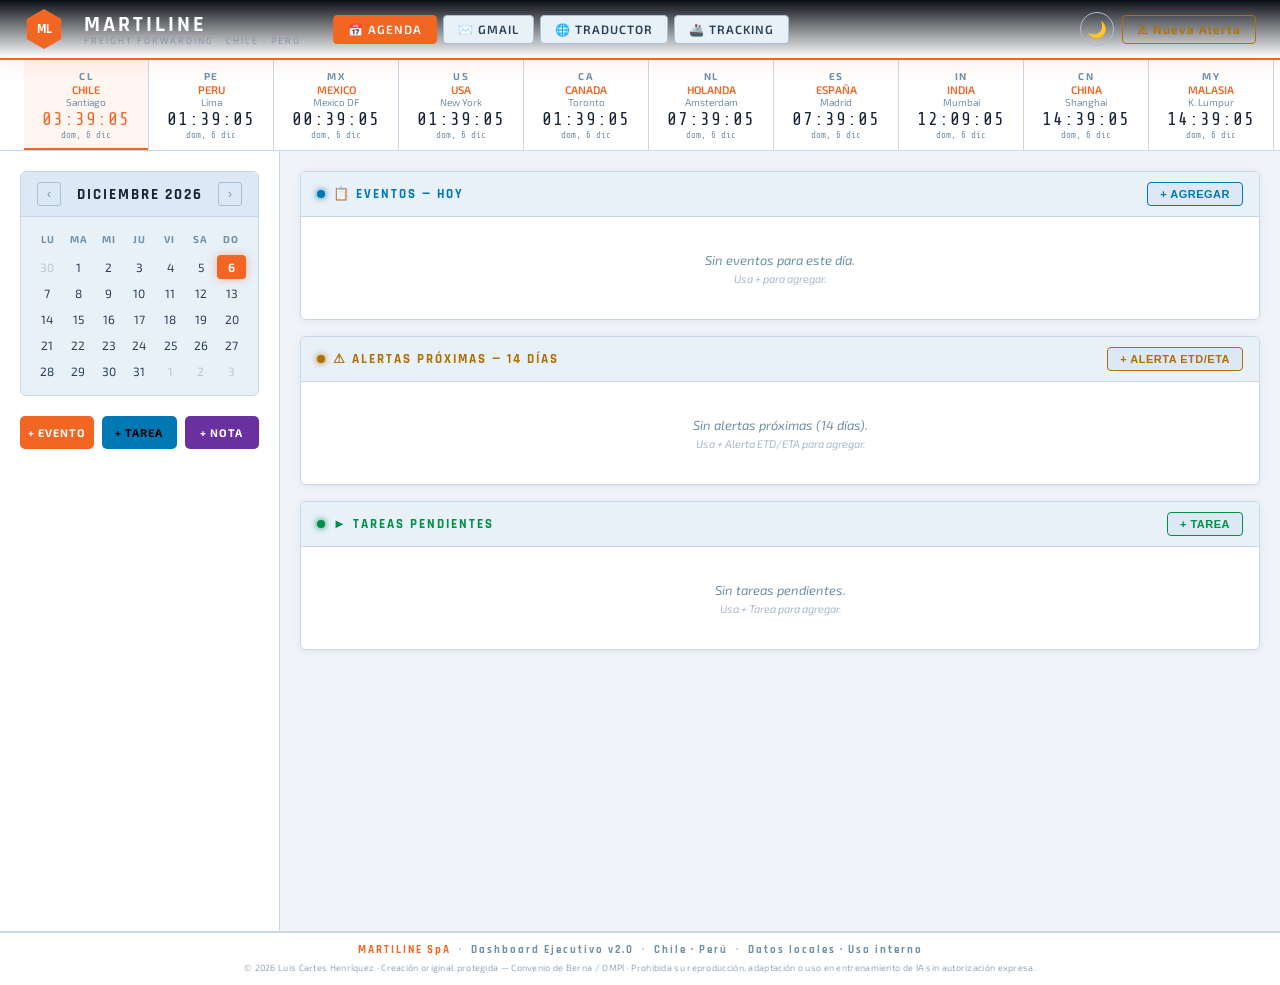
==== index.html @ 760d21af "Rename martiline-dash.html to index.html" ====
<!DOCTYPE html>
<html lang="es">
<head>
<meta charset="UTF-8">
<meta name="viewport" content="width=device-width, initial-scale=1.0">
<title>MARTILINE — Dashboard Ejecutivo</title>
<meta name="application-name" content="Martiline Dashboard">
<meta name="apple-mobile-web-app-capable" content="yes">
<meta name="apple-mobile-web-app-status-bar-style" content="default">
<meta name="apple-mobile-web-app-title" content="Martiline">
<meta name="mobile-web-app-capable" content="yes">
<meta name="theme-color" content="#F26522">
<link rel="manifest" href="data:application/json,%7B%22name%22%3A%22Martiline+Dashboard%22%2C%22short_name%22%3A%22Martiline%22%2C%22description%22%3A%22Dashboard+Ejecutivo+Martiline+SpA%22%2C%22start_url%22%3A%22.%2F%22%2C%22display%22%3A%22standalone%22%2C%22background_color%22%3A%22%23f0f4f8%22%2C%22theme_color%22%3A%22%23F26522%22%2C%22icons%22%3A%5B%7B%22src%22%3A%22data%3Aimage%2Fsvg%2Bxml%2C%253Csvg+xmlns%3D%2527http%3A%2F%2Fwww.w3.org%2F2000%2Fsvg%2527+viewBox%3D%25270+0+100+100%2527%253E%253Cpolygon+points%3D%252750%2C2+93%2C26+93%2C74+50%2C98+7%2C74+7%2C26%2527+fill%3D%2527%2523F26522%2527%2F%253E%253Ctext+x%3D%252750%2527+y%3D%252566%2527+font-family%3D%2527Arial%2527+font-size%3D%252736%2527+font-weight%3D%2527bold%2527+fill%3D%2527white%2527+text-anchor%3D%2527middle%2527%253EML%253C%2Ftext%253E%253C%2Fsvg%253E%22%2C%22sizes%22%3A%22any%22%2C%22type%22%3A%22image%2Fsvg%2Bxml%22%7D%5D%7D">
<style>
  @import url('https://fonts.googleapis.com/css2?family=Rajdhani:wght@400;500;600;700&family=Share+Tech+Mono&family=Exo+2:wght@300;400;600;700&display=swap');

  /* ── DEFAULT: MODO CLARO ── */
  :root {
    --orange: #F26522;
    --orange-dim: #c4511a;
    --orange-glow: rgba(242,101,34,0.12);
    --bg: #f0f4f8;
    --bg2: #ffffff;
    --bg3: #e8f0f8;
    --bg4: #dce8f4;
    --border: #c8d8e8;
    --border-bright: #a8c0d8;
    --text: #2a3f55;
    --text-dim: #7090a8;
    --text-bright: #162435;
    --cyan: #0078b4;
    --green: #008f48;
    --yellow: #b07000;
    --red: #cc2222;
    --purple: #6a30a0;
  }

  /* ── MODO OSCURO — Slate #2c3e50 ── */
  [data-theme="dark"] {
    --bg: #2c3e50;
    --bg2: #344a5e;
    --bg3: #3b536a;
    --bg4: #435d76;
    --border: #4a6880;
    --border-bright: #5a7e9a;
    --text: #ddeeff;
    --text-dim: #8ab0c8;
    --text-bright: #f0f8ff;
    --cyan: #3dd6f5;
    --green: #2ecc71;
    --yellow: #f1c40f;
    --red: #e74c3c;
    --purple: #c39bd3;
  }

  [data-theme="dark"] .topbar {
    background: linear-gradient(180deg, #243444 0%, #344a5e 100%);
    box-shadow: 0 2px 16px rgba(0,0,0,0.3);
  }
  [data-theme="dark"] .clocks-bar { background: #344a5e; border-bottom-color: #4a6880; }
  [data-theme="dark"] .left-panel { background: #344a5e; border-right-color: #4a6880; }
  [data-theme="dark"] .clock-item { border-right-color: #4a6880; }
  [data-theme="dark"] .clock-item:not(.home) .clock-time { color: #f0f8ff; }
  [data-theme="dark"] .clock-country { color: #8ab0c8; }
  [data-theme="dark"] .clock-city { color: #F26522; }
  [data-theme="dark"] .clock-date { color: #6a90a8; }
  [data-theme="dark"] .nav-btn { background: #3b536a; border-color: #5a7e9a; color: #ddeeff; }
  [data-theme="dark"] .nav-btn:hover { background: #435d76; border-color: #F26522; color: #F26522; }
  [data-theme="dark"] .nav-btn.active { background: #F26522; border-color: #F26522; color: #fff; }
  [data-theme="dark"] .alert-btn { border-color: #f1c40f; color: #f1c40f; }
  [data-theme="dark"] .alert-btn:hover { background: #f1c40f; color: #2c3e50; }
  [data-theme="dark"] .theme-toggle { border-color: #5a7e9a; color: #8ab0c8; }
  [data-theme="dark"] .section-card { box-shadow: 0 2px 8px rgba(0,0,0,0.2); border-color: #4a6880; }
  [data-theme="dark"] .section-header { background: #3b536a; border-bottom-color: #4a6880; }
  [data-theme="dark"] .section-action { background: #435d76; border-color: #5a7e9a; color: #ddeeff; }
  [data-theme="dark"] .event-item { background: #3b536a; border-color: #4a6880; }
  [data-theme="dark"] .event-item:hover { background: #435d76; border-color: #5a7e9a; }
  [data-theme="dark"] .event-title { color: #f0f8ff; }
  [data-theme="dark"] .event-meta { color: #8ab0c8; }
  [data-theme="dark"] .event-time { color: #3dd6f5; }
  [data-theme="dark"] .alert-item .event-time { color: #f1c40f; }
  [data-theme="dark"] .task-item .event-time { color: #2ecc71; }
  [data-theme="dark"] .empty-state { color: #6a90a8; }
  [data-theme="dark"] .modal { background: #344a5e; border-color: #5a7e9a; }
  [data-theme="dark"] .modal-header { background: #3b536a; border-bottom-color: #4a6880; }
  [data-theme="dark"] .modal-title { color: #F26522; }
  [data-theme="dark"] .form-label { color: #8ab0c8; }
  [data-theme="dark"] .form-input,
  [data-theme="dark"] .form-select,
  [data-theme="dark"] .form-textarea { background: #3b536a; border-color: #5a7e9a; color: #f0f8ff; }
  [data-theme="dark"] .form-input::placeholder,
  [data-theme="dark"] .form-textarea::placeholder { color: #6a90a8; }
  [data-theme="dark"] .btn-cancel { border-color: #5a7e9a; color: #8ab0c8; }
  [data-theme="dark"] .modal-footer { border-top-color: #4a6880; }
  [data-theme="dark"] .footer { background: #344a5e; border-top-color: #4a6880; color: #6a90a8; }
  [data-theme="dark"] .cal-day { color: #ddeeff; }
  [data-theme="dark"] .cal-day.other-month { color: #5a7e9a; }
  [data-theme="dark"] .cal-day:hover { background: #435d76; color: #f0f8ff; }
  [data-theme="dark"] .cal-day-name { color: #6a90a8; }
  [data-theme="dark"] .cal-month { color: #f0f8ff; }
  [data-theme="dark"] .calendar-widget { background: #3b536a; border-color: #4a6880; }
  [data-theme="dark"] .cal-header { background: #435d76; border-bottom-color: #4a6880; }
  [data-theme="dark"] .cal-nav { border-color: #5a7e9a; color: #8ab0c8; }
  [data-theme="dark"] .cal-nav:hover { border-color: #F26522; color: #F26522; }
  [data-theme="dark"] .qa-tarea { background: #2980b9; color: #fff; }
  [data-theme="dark"] .qa-nota { background: #8e44ad; color: #fff; }

  /* overrides light (base) */
  .topbar { background: linear-gradient(180deg, #e8f0fa 0%, #ffffff 100%); box-shadow: 0 2px 10px rgba(0,0,0,0.08); }
  .clocks-bar { background: #f8fbff; border-bottom-color: #d0e0f0; }
  .left-panel { background: #f8fbff; border-right-color: #d0e0f0; }
  .clock-item { border-right-color: #d8e8f4; }
  .clock-item.home { background: rgba(242,101,34,0.07); }
  .clock-time { color: var(--orange); }
  .clock-item:not(.home) .clock-time { color: #1a3050; }
  .clock-country { color: #5a7890; }
  .clock-date { color: #8aacbe; }
  .nav-btn { background: #eef4fa; border-color: #c0d4e8; color: #2a3f55; }
  .nav-btn:hover { background: #fff; border-color: var(--orange); color: var(--orange); }
  .nav-btn.active { background: var(--orange); color: #fff !important; border-color: var(--orange); }
  .alert-btn { border-color: #b07000; color: #b07000; }
  .alert-btn:hover { background: #b07000; color: #fff; }
  .section-card { box-shadow: 0 1px 8px rgba(0,0,0,0.07); }
  .cal-day { color: #2a3f55; }
  .cal-day.other-month { color: #a0b8cc; }
  .event-item { background: #f4f8fc; border-color: #d0e0f0; }
  .event-item:hover { background: #eaf2fa; border-color: #b0c8e0; }
  .modal { background: #fff; }
  .modal-header { background: #f4f8fc; }
  .form-input, .form-select, .form-textarea { background: #f4f8fc; border-color: #c0d4e8; color: #162435; }
  .footer { background: #f0f4f8; border-top-color: #d0e0f0; }

  * { margin:0; padding:0; box-sizing:border-box; }

  body {
    font-family: 'Exo 2', sans-serif;
    background: var(--bg);
    color: var(--text);
    min-height: 100vh;
    overflow-x: hidden;
  }

  /* ── TOPBAR ── */
  .topbar {
    background: linear-gradient(180deg, #0a0f16 0%, var(--bg2) 100%);
    border-bottom: 2px solid var(--orange);
    padding: 0 24px;
    display: flex;
    align-items: center;
    gap: 20px;
    height: 60px;
    position: sticky;
    top: 0;
    z-index: 100;
    box-shadow: 0 2px 20px rgba(242,101,34,0.15);
  }

  .logo-hex {
    width: 40px; height: 40px;
    background: var(--orange);
    clip-path: polygon(50% 0%, 93% 25%, 93% 75%, 50% 100%, 7% 75%, 7% 25%);
    display: flex; align-items: center; justify-content: center;
    font-family: 'Rajdhani', sans-serif;
    font-weight: 700;
    font-size: 13px;
    color: #fff;
    flex-shrink: 0;
  }

  .brand {
    display: flex; flex-direction: column; line-height: 1;
  }
  .brand-name {
    font-family: 'Rajdhani', sans-serif;
    font-weight: 700;
    font-size: 22px;
    letter-spacing: 3px;
    color: #fff;
  }
  .brand-sub {
    font-size: 9px;
    letter-spacing: 2px;
    color: var(--text-dim);
    text-transform: uppercase;
    font-weight: 300;
  }

  .topbar-nav {
    display: flex;
    gap: 6px;
    margin-left: 12px;
  }

  .nav-btn {
    background: var(--bg3);
    border: 1px solid var(--border-bright);
    color: var(--text);
    padding: 6px 14px;
    border-radius: 4px;
    font-family: 'Exo 2', sans-serif;
    font-size: 12px;
    font-weight: 600;
    letter-spacing: 1px;
    cursor: pointer;
    display: flex;
    align-items: center;
    gap: 6px;
    transition: all 0.2s;
    text-decoration: none;
  }
  .nav-btn:hover { background: var(--bg4); border-color: var(--orange); color: var(--orange); }
  .nav-btn.active { background: var(--orange); border-color: var(--orange); color: #fff; }

  .topbar-right {
    margin-left: auto;
    display: flex;
    gap: 8px;
    align-items: center;
  }

  .install-btn {
    background: var(--orange);
    border: none;
    color: #fff;
    padding: 6px 14px;
    border-radius: 4px;
    font-family: 'Exo 2', sans-serif;
    font-size: 11px;
    font-weight: 700;
    letter-spacing: 1px;
    cursor: pointer;
    transition: all 0.2s;
    animation: pulse-orange 2s infinite;
  }
  .install-btn:hover { background: var(--orange-dim); }
  @keyframes pulse-orange {
    0%,100% { box-shadow: 0 0 0 0 rgba(242,101,34,0.4); }
    50% { box-shadow: 0 0 0 6px rgba(242,101,34,0); }
  }

  .theme-toggle {
    background: transparent;
    border: 1px solid var(--border-bright);
    color: var(--text-dim);
    width: 34px; height: 34px;
    border-radius: 50%;
    cursor: pointer;
    font-size: 16px;
    display: flex;
    align-items: center;
    justify-content: center;
    transition: all 0.2s;
    padding: 0;
  }
  .theme-toggle:hover { border-color: var(--orange); color: var(--orange); background: var(--orange-glow); }

  .alert-btn {
    background: transparent;
    border: 1px solid var(--yellow);
    color: var(--yellow);
    padding: 6px 14px;
    border-radius: 4px;
    font-family: 'Exo 2', sans-serif;
    font-size: 12px;
    font-weight: 600;
    letter-spacing: 1px;
    cursor: pointer;
    display: flex;
    align-items: center;
    gap: 6px;
    transition: all 0.2s;
  }
  .alert-btn:hover { background: var(--yellow); color: #000; }

  /* ── WORLD CLOCKS ── */
  .clocks-bar {
    background: var(--bg2);
    border-bottom: 1px solid var(--border);
    padding: 0 24px;
    display: flex;
    gap: 0;
    overflow-x: auto;
    scrollbar-width: none;
  }
  .clocks-bar::-webkit-scrollbar { display: none; }

  .clock-item {
    display: flex;
    flex-direction: column;
    align-items: center;
    padding: 10px 18px;
    border-right: 1px solid var(--border);
    min-width: 100px;
    position: relative;
    flex-shrink: 0;
  }
  .clock-item:last-child { border-right: none; }
  .clock-item.home { background: rgba(242,101,34,0.06); }
  .clock-item.home::after {
    content: '';
    position: absolute;
    bottom: 0; left: 0; right: 0;
    height: 2px;
    background: var(--orange);
  }

  .clock-country {
    font-size: 10px;
    font-weight: 700;
    letter-spacing: 1.5px;
    color: var(--text-dim);
  }
  .clock-city {
    font-size: 11px;
    color: var(--orange);
    font-weight: 600;
    margin-top: 1px;
  }
  .clock-time {
    font-family: 'Share Tech Mono', monospace;
    font-size: 18px;
    color: var(--orange);
    letter-spacing: 1px;
    margin-top: 2px;
    line-height: 1;
  }
  .clock-item:not(.home) .clock-time { color: var(--text-bright); }
  .clock-date {
    font-size: 9px;
    color: var(--text-dim);
    margin-top: 2px;
    font-family: 'Share Tech Mono', monospace;
  }

  /* ── MAIN LAYOUT ── */
  .main {
    display: grid;
    grid-template-columns: 280px 1fr;
    gap: 0;
    min-height: calc(100vh - 120px);
  }

  /* ── LEFT PANEL ── */
  .left-panel {
    background: var(--bg2);
    border-right: 1px solid var(--border);
    padding: 20px;
    display: flex;
    flex-direction: column;
    gap: 20px;
  }

  /* ── CALENDAR ── */
  .calendar-widget {
    background: var(--bg3);
    border: 1px solid var(--border);
    border-radius: 6px;
    overflow: hidden;
  }

  .cal-header {
    background: var(--bg4);
    padding: 10px 16px;
    display: flex;
    align-items: center;
    justify-content: space-between;
    border-bottom: 1px solid var(--border);
  }

  .cal-nav {
    background: none;
    border: 1px solid var(--border-bright);
    color: var(--text-dim);
    width: 24px; height: 24px;
    border-radius: 3px;
    cursor: pointer;
    display: flex;
    align-items: center;
    justify-content: center;
    font-size: 12px;
    transition: all 0.2s;
  }
  .cal-nav:hover { border-color: var(--orange); color: var(--orange); }

  .cal-month {
    font-family: 'Rajdhani', sans-serif;
    font-size: 15px;
    font-weight: 700;
    letter-spacing: 2px;
    color: var(--text-bright);
    text-transform: uppercase;
  }

  .cal-grid {
    padding: 12px;
  }

  .cal-days-header {
    display: grid;
    grid-template-columns: repeat(7, 1fr);
    margin-bottom: 6px;
  }
  .cal-day-name {
    text-align: center;
    font-size: 10px;
    font-weight: 700;
    letter-spacing: 1px;
    color: var(--text-dim);
    padding: 4px 0;
  }

  .cal-days {
    display: grid;
    grid-template-columns: repeat(7, 1fr);
    gap: 2px;
  }

  .cal-day {
    text-align: center;
    padding: 5px 2px;
    font-size: 12px;
    border-radius: 4px;
    cursor: pointer;
    transition: all 0.15s;
    color: var(--text);
    position: relative;
  }
  .cal-day:hover { background: var(--bg4); color: var(--text-bright); }
  .cal-day.other-month { color: var(--text-dim); opacity: 0.4; }
  .cal-day.today {
    background: var(--orange);
    color: #fff;
    font-weight: 700;
    box-shadow: 0 0 10px rgba(242,101,34,0.4);
  }
  .cal-day.has-event::after {
    content: '';
    position: absolute;
    bottom: 2px; left: 50%;
    transform: translateX(-50%);
    width: 4px; height: 4px;
    background: var(--cyan);
    border-radius: 50%;
  }
  .cal-day.today.has-event::after { background: #fff; }

  /* ── QUICK ACTIONS ── */
  .quick-actions {
    display: flex;
    gap: 8px;
  }

  .qa-btn {
    flex: 1;
    padding: 10px 6px;
    border-radius: 5px;
    font-family: 'Exo 2', sans-serif;
    font-size: 11px;
    font-weight: 700;
    letter-spacing: 1px;
    cursor: pointer;
    border: none;
    transition: all 0.2s;
    text-transform: uppercase;
  }

  .qa-evento { background: var(--orange); color: #fff; }
  .qa-evento:hover { background: var(--orange-dim); }
  .qa-tarea { background: var(--cyan); color: #000; }
  .qa-tarea:hover { background: #009fc8; }
  .qa-nota { background: var(--purple); color: #fff; }
  .qa-nota:hover { background: #7d3f8e; }

  /* ── RIGHT PANEL ── */
  .right-panel {
    padding: 20px;
    display: flex;
    flex-direction: column;
    gap: 16px;
  }

  /* ── SECTION CARD ── */
  .section-card {
    background: var(--bg2);
    border: 1px solid var(--border);
    border-radius: 6px;
    overflow: hidden;
  }

  .section-header {
    background: var(--bg3);
    padding: 10px 16px;
    display: flex;
    align-items: center;
    justify-content: space-between;
    border-bottom: 1px solid var(--border);
  }

  .section-title {
    font-family: 'Rajdhani', sans-serif;
    font-size: 13px;
    font-weight: 700;
    letter-spacing: 2px;
    text-transform: uppercase;
    display: flex;
    align-items: center;
    gap: 8px;
  }

  .section-title.events { color: var(--cyan); }
  .section-title.alerts { color: var(--yellow); }
  .section-title.tasks { color: var(--green); }

  .section-title .dot {
    width: 8px; height: 8px;
    border-radius: 50%;
    background: currentColor;
    box-shadow: 0 0 6px currentColor;
    animation: pulse 2s infinite;
  }

  @keyframes pulse {
    0%, 100% { opacity: 1; }
    50% { opacity: 0.4; }
  }

  .section-action {
    background: var(--bg4);
    border: 1px solid var(--border-bright);
    color: var(--text);
    padding: 5px 12px;
    border-radius: 4px;
    font-size: 11px;
    font-weight: 600;
    cursor: pointer;
    transition: all 0.2s;
    letter-spacing: 0.5px;
  }
  .section-action.cyan { border-color: var(--cyan); color: var(--cyan); }
  .section-action.cyan:hover { background: var(--cyan); color: #000; }
  .section-action.yellow { border-color: var(--yellow); color: var(--yellow); }
  .section-action.yellow:hover { background: var(--yellow); color: #000; }
  .section-action.green { border-color: var(--green); color: var(--green); }
  .section-action.green:hover { background: var(--green); color: #000; }

  .section-body {
    padding: 16px;
    min-height: 90px;
  }

  .empty-state {
    display: flex;
    flex-direction: column;
    align-items: center;
    justify-content: center;
    min-height: 70px;
    color: var(--text-dim);
    font-size: 13px;
    gap: 4px;
    font-style: italic;
  }
  .empty-hint {
    font-size: 11px;
    opacity: 0.6;
  }

  /* ── EVENT ITEMS ── */
  .event-item {
    display: flex;
    align-items: flex-start;
    gap: 12px;
    padding: 10px 12px;
    background: var(--bg3);
    border: 1px solid var(--border);
    border-radius: 5px;
    margin-bottom: 8px;
    transition: all 0.2s;
    cursor: pointer;
    position: relative;
    overflow: hidden;
  }
  .event-item::before {
    content: '';
    position: absolute;
    left: 0; top: 0; bottom: 0;
    width: 3px;
    background: var(--cyan);
  }
  .event-item:hover { border-color: var(--border-bright); background: var(--bg4); }
  .event-item.alert-item::before { background: var(--yellow); }
  .event-item.task-item::before { background: var(--green); }
  .event-item.task-item.done { opacity: 0.5; }
  .event-item.task-item.done .event-title { text-decoration: line-through; }

  .event-time {
    font-family: 'Share Tech Mono', monospace;
    font-size: 11px;
    color: var(--cyan);
    white-space: nowrap;
    min-width: 44px;
    margin-top: 2px;
  }
  .alert-item .event-time { color: var(--yellow); }
  .task-item .event-time { color: var(--green); }

  .event-info { flex: 1; }
  .event-title {
    font-size: 13px;
    font-weight: 600;
    color: var(--text-bright);
    margin-bottom: 2px;
  }
  .event-meta {
    font-size: 11px;
    color: var(--text-dim);
  }

  .event-delete {
    background: none;
    border: none;
    color: var(--text-dim);
    cursor: pointer;
    font-size: 14px;
    padding: 2px 6px;
    border-radius: 3px;
    opacity: 0;
    transition: all 0.2s;
  }
  .event-item:hover .event-delete { opacity: 1; }
  .event-delete:hover { background: rgba(255,68,68,0.15); color: var(--red); }

  .task-check {
    width: 16px; height: 16px;
    border: 1.5px solid var(--green);
    border-radius: 3px;
    flex-shrink: 0;
    margin-top: 2px;
    cursor: pointer;
    display: flex;
    align-items: center;
    justify-content: center;
    font-size: 10px;
    color: var(--green);
    transition: all 0.15s;
  }
  .task-check:hover { background: rgba(0,232,122,0.1); }
  .done .task-check { background: var(--green); color: #000; }

  /* ── BADGE ── */
  .badge {
    display: inline-flex;
    align-items: center;
    padding: 2px 8px;
    border-radius: 10px;
    font-size: 10px;
    font-weight: 700;
    letter-spacing: 0.5px;
    margin-left: 8px;
  }
  .badge-orange { background: rgba(242,101,34,0.2); color: var(--orange); border: 1px solid var(--orange); }
  .badge-yellow { background: rgba(255,208,64,0.15); color: var(--yellow); border: 1px solid var(--yellow); }
  .badge-red { background: rgba(255,68,68,0.15); color: var(--red); border: 1px solid var(--red); }
  .badge-green { background: rgba(0,232,122,0.15); color: var(--green); border: 1px solid var(--green); }

  /* ── MODAL ── */
  .modal-overlay {
    display: none;
    position: fixed;
    inset: 0;
    background: rgba(0,0,0,0.7);
    z-index: 200;
    backdrop-filter: blur(4px);
    align-items: center;
    justify-content: center;
  }
  .modal-overlay.open { display: flex; }

  .modal {
    background: var(--bg2);
    border: 1px solid var(--border-bright);
    border-top: 2px solid var(--orange);
    border-radius: 8px;
    width: 440px;
    max-width: 95vw;
    box-shadow: 0 20px 60px rgba(0,0,0,0.6);
    overflow: hidden;
    animation: modalIn 0.2s ease;
  }

  @keyframes modalIn {
    from { opacity: 0; transform: translateY(-20px) scale(0.97); }
    to { opacity: 1; transform: translateY(0) scale(1); }
  }

  .modal-header {
    background: var(--bg3);
    padding: 14px 18px;
    display: flex;
    align-items: center;
    justify-content: space-between;
    border-bottom: 1px solid var(--border);
  }

  .modal-title {
    font-family: 'Rajdhani', sans-serif;
    font-size: 14px;
    font-weight: 700;
    letter-spacing: 2px;
    text-transform: uppercase;
    color: var(--orange);
  }

  .modal-close {
    background: none;
    border: none;
    color: var(--text-dim);
    cursor: pointer;
    font-size: 18px;
    padding: 0 4px;
    transition: color 0.2s;
  }
  .modal-close:hover { color: var(--text-bright); }

  .modal-body { padding: 20px; }

  .form-group {
    margin-bottom: 14px;
  }

  .form-label {
    display: block;
    font-size: 11px;
    font-weight: 600;
    letter-spacing: 1px;
    text-transform: uppercase;
    color: var(--text-dim);
    margin-bottom: 6px;
  }

  .form-input, .form-select, .form-textarea {
    width: 100%;
    background: var(--bg3);
    border: 1px solid var(--border-bright);
    color: var(--text-bright);
    padding: 8px 12px;
    border-radius: 4px;
    font-family: 'Exo 2', sans-serif;
    font-size: 13px;
    transition: border-color 0.2s;
    outline: none;
  }
  .form-input:focus, .form-select:focus, .form-textarea:focus {
    border-color: var(--orange);
    box-shadow: 0 0 0 2px var(--orange-glow);
  }
  .form-textarea { resize: vertical; min-height: 72px; }
  .form-select option { background: var(--bg3); }

  .form-row {
    display: grid;
    grid-template-columns: 1fr 1fr;
    gap: 12px;
  }

  .modal-footer {
    padding: 14px 18px;
    border-top: 1px solid var(--border);
    display: flex;
    justify-content: flex-end;
    gap: 8px;
  }

  .btn-cancel {
    background: transparent;
    border: 1px solid var(--border-bright);
    color: var(--text-dim);
    padding: 8px 16px;
    border-radius: 4px;
    cursor: pointer;
    font-family: 'Exo 2', sans-serif;
    font-size: 12px;
    font-weight: 600;
    transition: all 0.2s;
  }
  .btn-cancel:hover { border-color: var(--text-dim); color: var(--text); }

  .btn-save {
    background: var(--orange);
    border: none;
    color: #fff;
    padding: 8px 20px;
    border-radius: 4px;
    cursor: pointer;
    font-family: 'Exo 2', sans-serif;
    font-size: 12px;
    font-weight: 700;
    letter-spacing: 1px;
    transition: all 0.2s;
  }
  .btn-save:hover { background: var(--orange-dim); }

  /* ── FOOTER ── */
  .footer {
    background: var(--bg2);
    border-top: 2px solid var(--border);
    padding: 10px 24px;
    display: flex;
    flex-direction: column;
    align-items: center;
    gap: 4px;
  }
  .footer-brand {
    font-family: 'Rajdhani', sans-serif;
    font-size: 11px;
    font-weight: 700;
    letter-spacing: 2px;
    color: var(--text-dim);
    display: flex;
    align-items: center;
    gap: 6px;
    flex-wrap: wrap;
    justify-content: center;
  }
  .footer-brand .f-name { color: var(--orange); }
  .footer-brand .f-sep { color: var(--border-bright); margin: 0 2px; }
  .footer-copy {
    font-size: 9px;
    color: var(--text-dim);
    opacity: 0.75;
    letter-spacing: 0.3px;
    text-align: center;
    line-height: 1.6;
  }
  [data-theme="dark"] .footer-copy { opacity: 0.55; }

  /* ── SCROLLBAR ── */
  ::-webkit-scrollbar { width: 6px; }
  ::-webkit-scrollbar-track { background: var(--bg2); }
  ::-webkit-scrollbar-thumb { background: var(--border-bright); border-radius: 3px; }
  ::-webkit-scrollbar-thumb:hover { background: var(--orange-dim); }

  /* ── RESPONSIVE ── */
  @media (max-width: 768px) {
    .main { grid-template-columns: 1fr; }
    .left-panel { border-right: none; border-bottom: 1px solid var(--border); }
  }
</style>
</head>
<body>

<!-- TOPBAR -->
<div class="topbar">
  <div class="logo-hex">ML</div>
  <div class="brand">
    <div class="brand-name">MARTILINE</div>
    <div class="brand-sub">Freight Forwarding · Chile · Perú</div>
  </div>
  <div class="topbar-nav">
    <button class="nav-btn active" onclick="showSection('agenda')">📅 AGENDA</button>
    <button class="nav-btn" onclick="openGmail()">✉️ GMAIL</button>
    <button class="nav-btn" onclick="window.open('https://lc1733.github.io/martiline-translate','_blank')">🌐 TRADUCTOR</button>
    <button class="nav-btn" onclick="window.open('https://flow.cargoes.com/flow/','_blank')">🚢 TRACKING</button>
  </div>
  <div class="topbar-right">
    <button class="install-btn" id="pwa-topbar-btn" onclick="triggerInstall()" title="Instalar como app en este equipo" style="display:none">⬇ INSTALAR APP</button>
    <button class="theme-toggle" id="theme-toggle" onclick="toggleTheme()" title="Modo claro/oscuro">🌙</button>
    <button class="alert-btn" onclick="openModal('alert')">⚠ Nueva Alerta</button>
  </div>
</div>

<!-- WORLD CLOCKS -->
<div class="clocks-bar" id="clocks-bar">
  <!-- generated by JS -->
</div>

<!-- MAIN -->
<div class="main">

  <!-- LEFT: CALENDAR -->
  <div class="left-panel">
    <div class="calendar-widget">
      <div class="cal-header">
        <button class="cal-nav" onclick="changeMonth(-1)">‹</button>
        <div class="cal-month" id="cal-month-label">ABRIL 2026</div>
        <button class="cal-nav" onclick="changeMonth(1)">›</button>
      </div>
      <div class="cal-grid">
        <div class="cal-days-header">
          <div class="cal-day-name">LU</div>
          <div class="cal-day-name">MA</div>
          <div class="cal-day-name">MI</div>
          <div class="cal-day-name">JU</div>
          <div class="cal-day-name">VI</div>
          <div class="cal-day-name">SA</div>
          <div class="cal-day-name">DO</div>
        </div>
        <div class="cal-days" id="cal-days"></div>
      </div>
    </div>

    <div class="quick-actions">
      <button class="qa-btn qa-evento" onclick="openModal('event')">+ EVENTO</button>
      <button class="qa-btn qa-tarea" onclick="openModal('task')">+ TAREA</button>
      <button class="qa-btn qa-nota" onclick="openModal('note')">+ NOTA</button>
    </div>
  </div>

  <!-- RIGHT: SECTIONS -->
  <div class="right-panel">

    <!-- EVENTOS HOY -->
    <div class="section-card">
      <div class="section-header">
        <div class="section-title events">
          <div class="dot"></div>
          📋 EVENTOS — HOY
        </div>
        <button class="section-action cyan" onclick="openModal('event')">+ AGREGAR</button>
      </div>
      <div class="section-body" id="events-body">
        <div class="empty-state">
          Sin eventos para este día.
          <div class="empty-hint">Usa + para agregar.</div>
        </div>
      </div>
    </div>

    <!-- ALERTAS PRÓXIMAS -->
    <div class="section-card">
      <div class="section-header">
        <div class="section-title alerts">
          <div class="dot"></div>
          ⚠ ALERTAS PRÓXIMAS — 14 DÍAS
        </div>
        <button class="section-action yellow" onclick="openModal('alert')">+ ALERTA ETD/ETA</button>
      </div>
      <div class="section-body" id="alerts-body">
        <div class="empty-state">
          Sin alertas próximas (14 días).
          <div class="empty-hint">Usa + Alerta ETD/ETA para agregar.</div>
        </div>
      </div>
    </div>

    <!-- TAREAS PENDIENTES -->
    <div class="section-card">
      <div class="section-header">
        <div class="section-title tasks">
          <div class="dot"></div>
          ► TAREAS PENDIENTES
        </div>
        <button class="section-action green" onclick="openModal('task')">+ TAREA</button>
      </div>
      <div class="section-body" id="tasks-body">
        <div class="empty-state">
          Sin tareas pendientes.
          <div class="empty-hint">Usa + Tarea para agregar.</div>
        </div>
      </div>
    </div>

  </div>
</div>

<div class="footer">
  <div class="footer-brand">
    <span class="f-name">MARTILINE SpA</span>
    <span class="f-sep">·</span>
    <span>Dashboard Ejecutivo v2.0</span>
    <span class="f-sep">·</span>
    <span>Chile · Perú</span>
    <span class="f-sep">·</span>
    <span>Datos locales · Uso interno</span>
  </div>
  <div class="footer-copy">
    © <span id="footer-year"></span> Luis Cartes Henríquez · Creación original protegida — Convenio de Berna / OMPI · Prohibida su reproducción, adaptación o uso en entrenamiento de IA sin autorización expresa.
  </div>
</div>
<script>document.getElementById('footer-year').textContent = new Date().getFullYear();</script>

<!-- ── MODAL EVENTO ── -->
<div class="modal-overlay" id="modal-event">
  <div class="modal">
    <div class="modal-header">
      <div class="modal-title">📋 Nuevo Evento</div>
      <button class="modal-close" onclick="closeModal('event')">✕</button>
    </div>
    <div class="modal-body">
      <div class="form-group">
        <label class="form-label">Título</label>
        <input class="form-input" id="ev-title" type="text" placeholder="Reunión, llamada, despacho...">
      </div>
      <div class="form-row">
        <div class="form-group">
          <label class="form-label">Fecha</label>
          <input class="form-input" id="ev-date" type="date">
        </div>
        <div class="form-group">
          <label class="form-label">Hora</label>
          <input class="form-input" id="ev-time" type="time">
        </div>
      </div>
      <div class="form-group">
        <label class="form-label">Descripción</label>
        <textarea class="form-textarea" id="ev-desc" placeholder="Detalles adicionales..."></textarea>
      </div>
    </div>
    <div class="modal-footer">
      <button class="btn-cancel" onclick="closeModal('event')">Cancelar</button>
      <button class="btn-save" onclick="saveEvent()">GUARDAR</button>
    </div>
  </div>
</div>

<!-- ── MODAL ALERTA ETD/ETA ── -->
<div class="modal-overlay" id="modal-alert">
  <div class="modal">
    <div class="modal-header">
      <div class="modal-title">⚠ Alerta ETD / ETA</div>
      <button class="modal-close" onclick="closeModal('alert')">✕</button>
    </div>
    <div class="modal-body">
      <div class="form-row">
        <div class="form-group">
          <label class="form-label">Booking / Ref</label>
          <input class="form-input" id="al-ref" type="text" placeholder="BK-2026-XXXX">
        </div>
        <div class="form-group">
          <label class="form-label">Cliente</label>
          <input class="form-input" id="al-client" type="text" placeholder="VULCO, SANDVIK...">
        </div>
      </div>
      <div class="form-row">
        <div class="form-group">
          <label class="form-label">Tipo</label>
          <select class="form-select" id="al-type">
            <option value="ETD">ETD — Salida</option>
            <option value="ETA">ETA — Arribo</option>
            <option value="CUTOFF">Cut-Off Documental</option>
            <option value="VENCIMIENTO">Vencimiento</option>
            <option value="OTRO">Otro</option>
          </select>
        </div>
        <div class="form-group">
          <label class="form-label">Fecha</label>
          <input class="form-input" id="al-date" type="date">
        </div>
      </div>
      <div class="form-group">
        <label class="form-label">Notas</label>
        <textarea class="form-textarea" id="al-notes" placeholder="Puerto de origen/destino, nave, instrucciones..."></textarea>
      </div>
    </div>
    <div class="modal-footer">
      <button class="btn-cancel" onclick="closeModal('alert')">Cancelar</button>
      <button class="btn-save" onclick="saveAlert()">GUARDAR ALERTA</button>
    </div>
  </div>
</div>

<!-- ── MODAL TAREA ── -->
<div class="modal-overlay" id="modal-task">
  <div class="modal">
    <div class="modal-header">
      <div class="modal-title">✓ Nueva Tarea</div>
      <button class="modal-close" onclick="closeModal('task')">✕</button>
    </div>
    <div class="modal-body">
      <div class="form-group">
        <label class="form-label">Tarea</label>
        <input class="form-input" id="tk-title" type="text" placeholder="Qué hay que hacer...">
      </div>
      <div class="form-row">
        <div class="form-group">
          <label class="form-label">Vence</label>
          <input class="form-input" id="tk-due" type="date">
        </div>
        <div class="form-group">
          <label class="form-label">Prioridad</label>
          <select class="form-select" id="tk-priority">
            <option value="normal">Normal</option>
            <option value="alta">Alta</option>
            <option value="urgente">Urgente</option>
          </select>
        </div>
      </div>
      <div class="form-group">
        <label class="form-label">Descripción</label>
        <textarea class="form-textarea" id="tk-desc" placeholder="Detalles..."></textarea>
      </div>
    </div>
    <div class="modal-footer">
      <button class="btn-cancel" onclick="closeModal('task')">Cancelar</button>
      <button class="btn-save" onclick="saveTask()">GUARDAR TAREA</button>
    </div>
  </div>
</div>

<!-- ── MODAL NOTA ── -->
<div class="modal-overlay" id="modal-note">
  <div class="modal">
    <div class="modal-header">
      <div class="modal-title">📝 Nueva Nota</div>
      <button class="modal-close" onclick="closeModal('note')">✕</button>
    </div>
    <div class="modal-body">
      <div class="form-group">
        <label class="form-label">Título</label>
        <input class="form-input" id="nt-title" type="text" placeholder="Nombre de la nota...">
      </div>
      <div class="form-group">
        <label class="form-label">Contenido</label>
        <textarea class="form-textarea" id="nt-content" style="min-height:120px" placeholder="Escribe aquí tu nota..."></textarea>
      </div>
    </div>
    <div class="modal-footer">
      <button class="btn-cancel" onclick="closeModal('note')">Cancelar</button>
      <button class="btn-save" onclick="saveNote()">GUARDAR NOTA</button>
    </div>
  </div>
</div>

<script>
// ═══════════════════════════════════════════════════
//  WORLD CLOCKS
// ═══════════════════════════════════════════════════
const CLOCKS = [
  { code:'CL', country:'CHILE',    city:'Santiago',  tz:'America/Santiago',       home:true  },
  { code:'PE', country:'PERU',     city:'Lima',       tz:'America/Lima'                       },
  { code:'MX', country:'MEXICO',   city:'Mexico DF',  tz:'America/Mexico_City'                },
  { code:'US', country:'USA',      city:'New York',   tz:'America/New_York'                   },
  { code:'CA', country:'CANADA',   city:'Toronto',    tz:'America/Toronto'                    },
  { code:'NL', country:'HOLANDA',  city:'Amsterdam',  tz:'Europe/Amsterdam'                   },
  { code:'ES', country:'ESPAÑA',   city:'Madrid',     tz:'Europe/Madrid'                      },
  { code:'IN', country:'INDIA',    city:'Mumbai',     tz:'Asia/Kolkata'                       },
  { code:'CN', country:'CHINA',    city:'Shanghai',   tz:'Asia/Shanghai'                      },
  { code:'MY', country:'MALASIA',  city:'K. Lumpur',  tz:'Asia/Kuala_Lumpur'                  },
  { code:'AU', country:'AUSTRALIA',city:'Sydney',     tz:'Australia/Sydney'                   },
];

function renderClocks() {
  const bar = document.getElementById('clocks-bar');
  const now = new Date();
  bar.innerHTML = CLOCKS.map(c => {
    const t = new Intl.DateTimeFormat('es-CL',{
      timeZone: c.tz, hour:'2-digit', minute:'2-digit', second:'2-digit', hour12:false
    }).format(now);
    const d = new Intl.DateTimeFormat('es-CL',{
      timeZone: c.tz, weekday:'short', day:'numeric', month:'short'
    }).format(now);
    return `<div class="clock-item${c.home?' home':''}">
      <div class="clock-country">${c.code}</div>
      <div class="clock-city">${c.country}</div>
      <div style="font-size:10px;color:var(--text-dim)">${c.city}</div>
      <div class="clock-time" id="ct-${c.code}">${t}</div>
      <div class="clock-date">${d}</div>
    </div>`;
  }).join('');
}

function tickClocks() {
  const now = new Date();
  CLOCKS.forEach(c => {
    const el = document.getElementById('ct-'+c.code);
    if (!el) return;
    el.textContent = new Intl.DateTimeFormat('es-CL',{
      timeZone: c.tz, hour:'2-digit', minute:'2-digit', second:'2-digit', hour12:false
    }).format(now);
  });
}

renderClocks();
setInterval(tickClocks, 1000);

// ═══════════════════════════════════════════════════
//  CALENDAR
// ═══════════════════════════════════════════════════
let calYear = new Date().getFullYear();
let calMonth = new Date().getMonth();
const today = new Date();

const MONTHS_ES = ['ENERO','FEBRERO','MARZO','ABRIL','MAYO','JUNIO',
                   'JULIO','AGOSTO','SEPTIEMBRE','OCTUBRE','NOVIEMBRE','DICIEMBRE'];

function getDaysWithEvents() {
  const events = loadData('events');
  const days = new Set();
  events.forEach(e => {
    if (e.date) days.add(e.date);
  });
  return days;
}

function renderCalendar() {
  document.getElementById('cal-month-label').textContent = `${MONTHS_ES[calMonth]} ${calYear}`;

  const firstDay = new Date(calYear, calMonth, 1);
  const lastDay = new Date(calYear, calMonth+1, 0);

  // Monday=0 offset
  let startDow = firstDay.getDay(); // 0=Sun
  startDow = (startDow === 0) ? 6 : startDow - 1;

  const eventDays = getDaysWithEvents();
  const grid = document.getElementById('cal-days');
  let html = '';

  // Prev month padding
  const prevLast = new Date(calYear, calMonth, 0).getDate();
  for (let i = startDow - 1; i >= 0; i--) {
    html += `<div class="cal-day other-month">${prevLast - i}</div>`;
  }

  // Current month
  for (let d = 1; d <= lastDay.getDate(); d++) {
    const isToday = (d === today.getDate() && calMonth === today.getMonth() && calYear === today.getFullYear());
    const dateStr = `${calYear}-${String(calMonth+1).padStart(2,'0')}-${String(d).padStart(2,'0')}`;
    const hasEv = eventDays.has(dateStr);
    html += `<div class="cal-day${isToday?' today':''}${hasEv?' has-event':''}"
      onclick="selectCalDay('${dateStr}')">${d}</div>`;
  }

  // Next month padding
  const total = startDow + lastDay.getDate();
  const rem = (7 - (total % 7)) % 7;
  for (let d = 1; d <= rem; d++) {
    html += `<div class="cal-day other-month">${d}</div>`;
  }

  grid.innerHTML = html;
}

function changeMonth(dir) {
  calMonth += dir;
  if (calMonth > 11) { calMonth = 0; calYear++; }
  if (calMonth < 0) { calMonth = 11; calYear--; }
  renderCalendar();
}

function selectCalDay(dateStr) {
  renderEventsForDate(dateStr);
}

renderCalendar();

// ═══════════════════════════════════════════════════
//  LOCAL STORAGE
// ═══════════════════════════════════════════════════
function loadData(key) {
  try { return JSON.parse(localStorage.getItem('ml_'+key) || '[]'); }
  catch { return []; }
}

function saveData(key, data) {
  localStorage.setItem('ml_'+key, JSON.stringify(data));
}

// ═══════════════════════════════════════════════════
//  EVENTS
// ═══════════════════════════════════════════════════
function todayStr() {
  return today.toISOString().split('T')[0];
}

function renderEventsForDate(dateStr) {
  const events = loadData('events').filter(e => e.date === dateStr);
  const body = document.getElementById('events-body');
  if (!events.length) {
    body.innerHTML = `<div class="empty-state">Sin eventos para este día.<div class="empty-hint">Usa + para agregar.</div></div>`;
    return;
  }
  body.innerHTML = events.sort((a,b) => (a.time||'').localeCompare(b.time||'')).map(e => `
    <div class="event-item">
      <div class="event-time">${e.time || '—'}</div>
      <div class="event-info">
        <div class="event-title">${e.title}</div>
        ${e.desc ? `<div class="event-meta">${e.desc}</div>` : ''}
      </div>
      <button class="event-delete" onclick="deleteItem('events','${e.id}')">✕</button>
    </div>`).join('');
}

function renderTodayEvents() {
  renderEventsForDate(todayStr());
}

function saveEvent() {
  const title = document.getElementById('ev-title').value.trim();
  const date  = document.getElementById('ev-date').value;
  const time  = document.getElementById('ev-time').value;
  const desc  = document.getElementById('ev-desc').value.trim();
  if (!title || !date) { alert('Completa título y fecha'); return; }
  const events = loadData('events');
  events.push({ id: Date.now().toString(), title, date, time, desc });
  saveData('events', events);
  closeModal('event');
  renderTodayEvents();
  renderCalendar();
  document.getElementById('ev-title').value='';
  document.getElementById('ev-time').value='';
  document.getElementById('ev-desc').value='';
}

// ═══════════════════════════════════════════════════
//  ALERTS
// ═══════════════════════════════════════════════════
const PRIORITY_MAP = { ETD:'badge-orange', ETA:'badge-green', CUTOFF:'badge-red', VENCIMIENTO:'badge-red', OTRO:'badge-yellow' };

function renderAlerts() {
  const alerts = loadData('alerts');
  const tDate = new Date(); tDate.setHours(0,0,0,0);
  const limit = new Date(tDate); limit.setDate(limit.getDate()+14);

  const upcoming = alerts.filter(a => {
    if (!a.date) return false;
    const d = new Date(a.date+'T00:00:00');
    return d >= tDate && d <= limit;
  }).sort((a,b) => a.date.localeCompare(b.date));

  const body = document.getElementById('alerts-body');
  if (!upcoming.length) {
    body.innerHTML = `<div class="empty-state">Sin alertas próximas (14 días).<div class="empty-hint">Usa + Alerta ETD/ETA para agregar.</div></div>`;
    return;
  }
  body.innerHTML = upcoming.map(a => `
    <div class="event-item alert-item">
      <div class="event-time">${a.date}</div>
      <div class="event-info">
        <div class="event-title">${a.ref || ''} ${a.client ? '— '+a.client : ''}
          <span class="badge ${PRIORITY_MAP[a.type]||'badge-yellow'}">${a.type}</span>
        </div>
        ${a.notes ? `<div class="event-meta">${a.notes}</div>` : ''}
      </div>
      <button class="event-delete" onclick="deleteItem('alerts','${a.id}')">✕</button>
    </div>`).join('');
}

function saveAlert() {
  const ref    = document.getElementById('al-ref').value.trim();
  const client = document.getElementById('al-client').value.trim();
  const type   = document.getElementById('al-type').value;
  const date   = document.getElementById('al-date').value;
  const notes  = document.getElementById('al-notes').value.trim();
  if (!date) { alert('Ingresa la fecha'); return; }
  const alerts = loadData('alerts');
  alerts.push({ id: Date.now().toString(), ref, client, type, date, notes });
  saveData('alerts', alerts);
  closeModal('alert');
  renderAlerts();
  ['al-ref','al-client','al-notes'].forEach(id => document.getElementById(id).value='');
  document.getElementById('al-date').value='';
}

// ═══════════════════════════════════════════════════
//  TASKS
// ═══════════════════════════════════════════════════
const PRIORITY_BADGE = { normal:'', alta:'badge-yellow', urgente:'badge-red' };
const PRIORITY_LABEL = { normal:'', alta:'ALTA', urgente:'URGENTE' };

function renderTasks() {
  const tasks = loadData('tasks');
  const pending = tasks.filter(t => !t.done);
  const body = document.getElementById('tasks-body');
  if (!pending.length) {
    body.innerHTML = `<div class="empty-state">Sin tareas pendientes.<div class="empty-hint">Usa + Tarea para agregar.</div></div>`;
    return;
  }
  body.innerHTML = pending.map(t => `
    <div class="event-item task-item${t.done?' done':''}" id="task-${t.id}">
      <div class="task-check" onclick="toggleTask('${t.id}')">${t.done?'✓':''}</div>
      <div class="event-info">
        <div class="event-title">${t.title}
          ${t.priority && t.priority!=='normal' ? `<span class="badge ${PRIORITY_BADGE[t.priority]}">${PRIORITY_LABEL[t.priority]}</span>` : ''}
        </div>
        ${t.due ? `<div class="event-meta">Vence: ${t.due}${t.desc ? ' · '+t.desc : ''}</div>` : (t.desc ? `<div class="event-meta">${t.desc}</div>` : '')}
      </div>
      <button class="event-delete" onclick="deleteItem('tasks','${t.id}')">✕</button>
    </div>`).join('');
}

function saveTask() {
  const title    = document.getElementById('tk-title').value.trim();
  const due      = document.getElementById('tk-due').value;
  const priority = document.getElementById('tk-priority').value;
  const desc     = document.getElementById('tk-desc').value.trim();
  if (!title) { alert('Ingresa el nombre de la tarea'); return; }
  const tasks = loadData('tasks');
  tasks.push({ id: Date.now().toString(), title, due, priority, desc, done: false });
  saveData('tasks', tasks);
  closeModal('task');
  renderTasks();
  document.getElementById('tk-title').value='';
  document.getElementById('tk-due').value='';
  document.getElementById('tk-desc').value='';
}

function toggleTask(id) {
  const tasks = loadData('tasks');
  const t = tasks.find(x => x.id===id);
  if (t) { t.done = !t.done; saveData('tasks', tasks); renderTasks(); }
}

function saveNote() {
  const title   = document.getElementById('nt-title').value.trim();
  const content = document.getElementById('nt-content').value.trim();
  if (!title) { alert('Ingresa un título'); return; }
  // Save as task-type note for now
  const tasks = loadData('tasks');
  tasks.push({ id: Date.now().toString(), title: '📝 '+title, due:'', priority:'normal', desc:content, done:false });
  saveData('tasks', tasks);
  closeModal('note');
  renderTasks();
  document.getElementById('nt-title').value='';
  document.getElementById('nt-content').value='';
}

// ═══════════════════════════════════════════════════
//  DELETE
// ═══════════════════════════════════════════════════
function deleteItem(type, id) {
  const data = loadData(type).filter(x => x.id !== id);
  saveData(type, data);
  if (type==='events') renderTodayEvents();
  if (type==='alerts') renderAlerts();
  if (type==='tasks') renderTasks();
  renderCalendar();
}

// ═══════════════════════════════════════════════════
//  MODAL
// ═══════════════════════════════════════════════════
function openModal(type) {
  // Pre-fill date fields with today
  const tStr = todayStr();
  if (type==='event') document.getElementById('ev-date').value = tStr;
  if (type==='alert') document.getElementById('al-date').value = tStr;
  if (type==='task')  document.getElementById('tk-due').value  = tStr;

  document.getElementById('modal-'+type).classList.add('open');
}

function closeModal(type) {
  document.getElementById('modal-'+type).classList.remove('open');
}

// Close on overlay click
document.querySelectorAll('.modal-overlay').forEach(o => {
  o.addEventListener('click', e => { if (e.target === o) o.classList.remove('open'); });
});

// ═══════════════════════════════════════════════════
//  INIT
// ═══════════════════════════════════════════════════
function showSection(s) { /* placeholder for future tabs */ }

// ═══════════════════════════════════════════════════
//  GMAIL — abre cuenta martiline@martiline.com
//  Google indexa cuentas Workspace: /u/0/ es la primera
//  cuenta logueada. Si tiene múltiples cuentas, puede
//  ser /u/1/ o /u/2/. Abre la bandeja de entrada.
// ═══════════════════════════════════════════════════
function openGmail() {
  // Intenta abrir directamente la cuenta martiline@martiline.com
  // La URL authuser= fuerza la cuenta correcta si hay múltiples sesiones
  window.open('https://mail.google.com/mail/u/0/?authuser=martiline@martiline.com#inbox', '_blank');
}

// ═══════════════════════════════════════════════════
//  THEME TOGGLE
// ═══════════════════════════════════════════════════
function toggleTheme() {
  const html = document.documentElement;
  const btn = document.getElementById('theme-toggle');
  const isDark = html.getAttribute('data-theme') === 'dark';
  if (isDark) {
    html.removeAttribute('data-theme');
    btn.textContent = '🌙';
    btn.title = 'Cambiar a modo oscuro';
    localStorage.setItem('ml_theme', 'light');
  } else {
    html.setAttribute('data-theme', 'dark');
    btn.textContent = '☀';
    btn.title = 'Cambiar a modo claro';
    localStorage.setItem('ml_theme', 'dark');
  }
}

// ═══════════════════════════════════════════════════
//  PWA INSTALL PROMPT
// ═══════════════════════════════════════════════════
let deferredPrompt = null;

window.addEventListener('beforeinstallprompt', (e) => {
  e.preventDefault();
  deferredPrompt = e;
  // Show install button in topbar
  const btn = document.getElementById('pwa-topbar-btn');
  if (btn) btn.style.display = 'flex';
});

window.addEventListener('appinstalled', () => {
  const btn = document.getElementById('pwa-topbar-btn');
  if (btn) { btn.textContent = '✓ INSTALADA'; btn.style.background = '#008f48'; setTimeout(()=>btn.style.display='none', 3000); }
  deferredPrompt = null;
});

async function triggerInstall() {
  if (!deferredPrompt) {
    alert('Para instalar esta app:\n\n📱 iPhone/iPad: Safari → Compartir → "Agregar a pantalla de inicio"\n💻 Chrome/Edge PC: Menú (⋮) → "Instalar Martiline Dashboard"\n🤖 Android: Chrome → Menú → "Instalar app" o "Agregar a pantalla de inicio"');
    return;
  }
  deferredPrompt.prompt();
  const { outcome } = await deferredPrompt.userChoice;
  deferredPrompt = null;
}

// Restore saved theme
(function() {
  const saved = localStorage.getItem('ml_theme');
  if (saved === 'dark') {
    document.documentElement.setAttribute('data-theme', 'dark');
    const btn = document.getElementById('theme-toggle');
    if (btn) { btn.textContent = '☀'; btn.title = 'Cambiar a modo claro'; }
  }
})();

renderTodayEvents();
renderAlerts();
renderTasks();

// ── SERVICE WORKER (PWA offline support) ──
if ('serviceWorker' in navigator) {
  const swCode = `
self.addEventListener('install', e => { self.skipWaiting(); });
self.addEventListener('activate', e => { clients.claim(); });
self.addEventListener('fetch', e => {
  e.respondWith(fetch(e.request).catch(() => new Response('Offline', {status: 503})));
});`;
  const blob = new Blob([swCode], {type: 'application/javascript'});
  const swUrl = URL.createObjectURL(blob);
  navigator.serviceWorker.register(swUrl).catch(() => {});
}
</script>
</body>
</html>
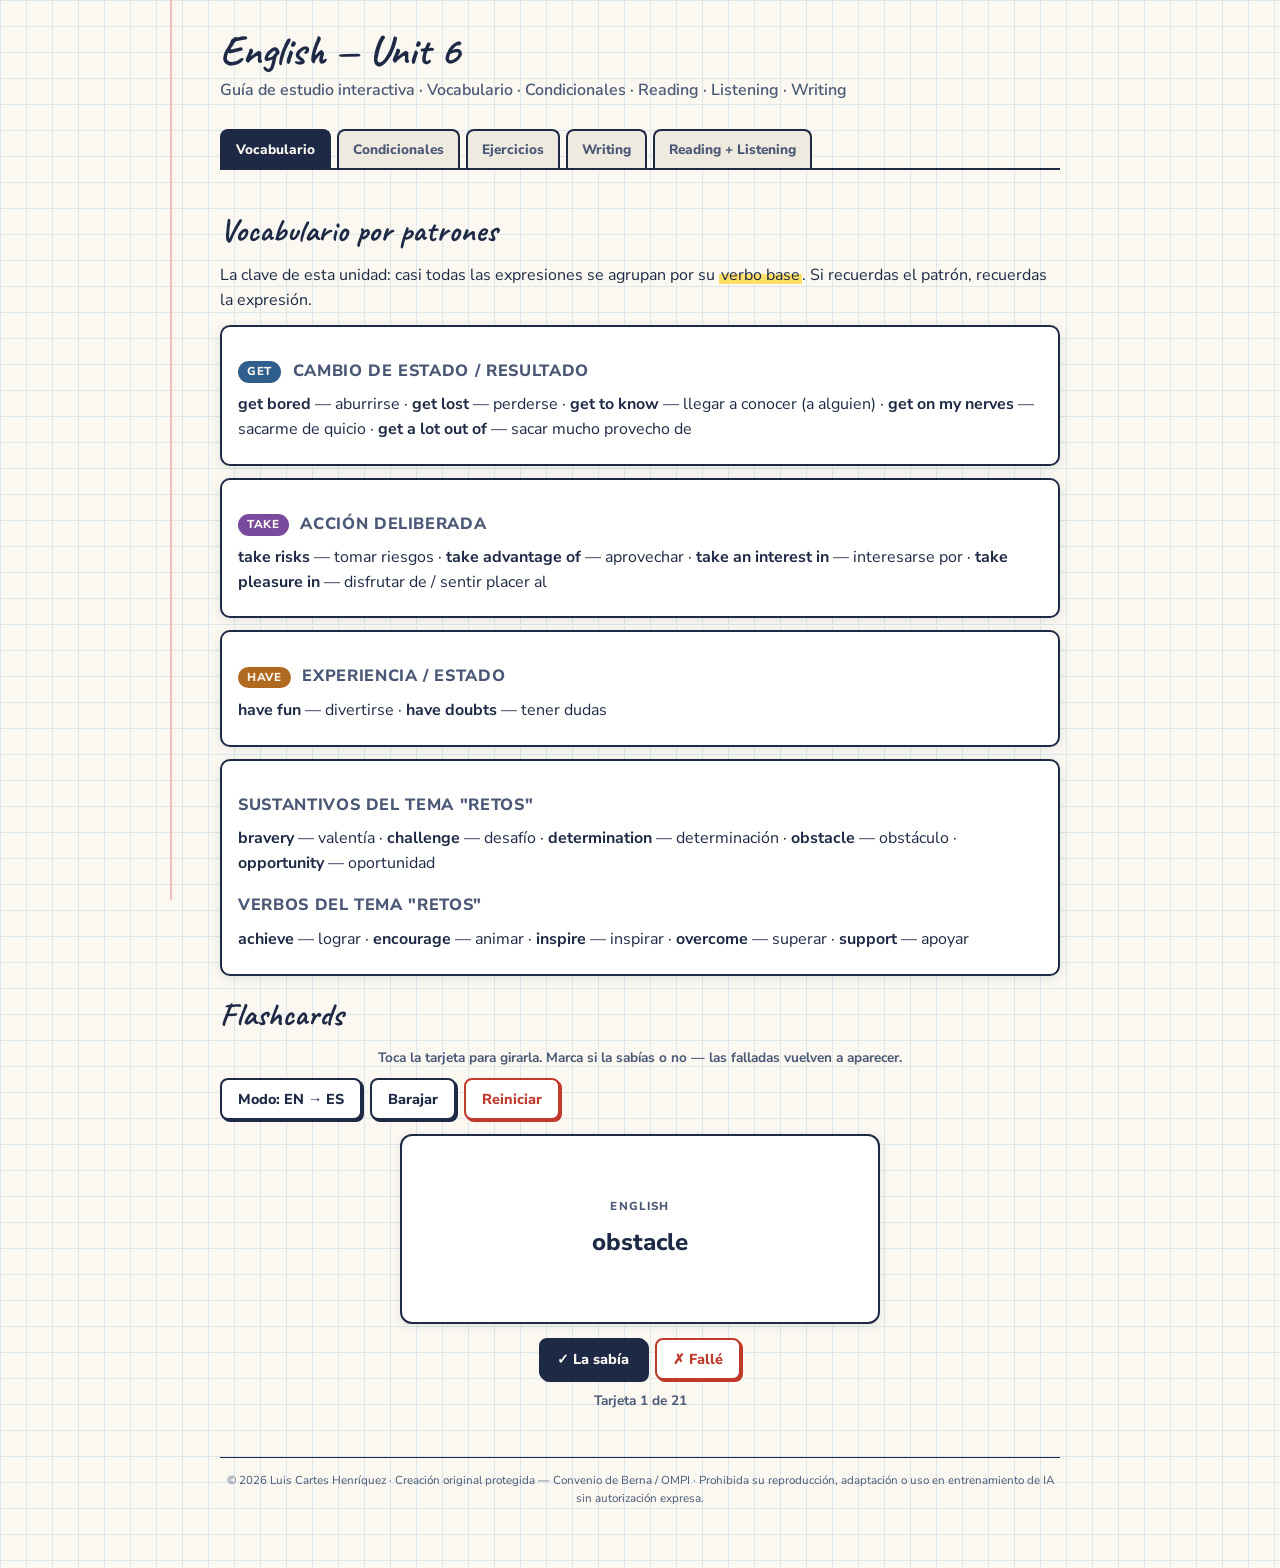
==== commit 1bf79aff: "Rename index.htlm to index.html" ====
--- a/index.html
+++ b/index.html
@@ -3,1543 +3,570 @@
 <head>
 <meta charset="UTF-8">
 <meta name="viewport" content="width=device-width, initial-scale=1.0">
-<title>MARTILINE — Dashboard Ejecutivo</title>
-<meta name="application-name" content="Martiline Dashboard">
-<meta name="apple-mobile-web-app-capable" content="yes">
-<meta name="apple-mobile-web-app-status-bar-style" content="default">
-<meta name="apple-mobile-web-app-title" content="Martiline">
-<meta name="mobile-web-app-capable" content="yes">
-<meta name="theme-color" content="#F26522">
-<link rel="manifest" href="data:application/json,%7B%22name%22%3A%22Martiline+Dashboard%22%2C%22short_name%22%3A%22Martiline%22%2C%22description%22%3A%22Dashboard+Ejecutivo+Martiline+SpA%22%2C%22start_url%22%3A%22.%2F%22%2C%22display%22%3A%22standalone%22%2C%22background_color%22%3A%22%23f0f4f8%22%2C%22theme_color%22%3A%22%23F26522%22%2C%22icons%22%3A%5B%7B%22src%22%3A%22data%3Aimage%2Fsvg%2Bxml%2C%253Csvg+xmlns%3D%2527http%3A%2F%2Fwww.w3.org%2F2000%2Fsvg%2527+viewBox%3D%25270+0+100+100%2527%253E%253Cpolygon+points%3D%252750%2C2+93%2C26+93%2C74+50%2C98+7%2C74+7%2C26%2527+fill%3D%2527%2523F26522%2527%2F%253E%253Ctext+x%3D%252750%2527+y%3D%252566%2527+font-family%3D%2527Arial%2527+font-size%3D%252736%2527+font-weight%3D%2527bold%2527+fill%3D%2527white%2527+text-anchor%3D%2527middle%2527%253EML%253C%2Ftext%253E%253C%2Fsvg%253E%22%2C%22sizes%22%3A%22any%22%2C%22type%22%3A%22image%2Fsvg%2Bxml%22%7D%5D%7D">
+<title>English Unit 6 — Guía de Estudio Interactiva</title>
+<link href="https://fonts.googleapis.com/css2?family=Caveat:wght@600;700&family=Nunito+Sans:ital,wght@0,400;0,600;0,700;0,800;1,400&display=swap" rel="stylesheet">
 <style>
-  @import url('https://fonts.googleapis.com/css2?family=Rajdhani:wght@400;500;600;700&family=Share+Tech+Mono&family=Exo+2:wght@300;400;600;700&display=swap');
-
-  /* ── DEFAULT: MODO CLARO ── */
-  :root {
-    --orange: #F26522;
-    --orange-dim: #c4511a;
-    --orange-glow: rgba(242,101,34,0.12);
-    --bg: #f0f4f8;
-    --bg2: #ffffff;
-    --bg3: #e8f0f8;
-    --bg4: #dce8f4;
-    --border: #c8d8e8;
-    --border-bright: #a8c0d8;
-    --text: #2a3f55;
-    --text-dim: #7090a8;
-    --text-bright: #162435;
-    --cyan: #0078b4;
-    --green: #008f48;
-    --yellow: #b07000;
-    --red: #cc2222;
-    --purple: #6a30a0;
-  }
-
-  /* ── MODO OSCURO — Slate #2c3e50 ── */
-  [data-theme="dark"] {
-    --bg: #2c3e50;
-    --bg2: #344a5e;
-    --bg3: #3b536a;
-    --bg4: #435d76;
-    --border: #4a6880;
-    --border-bright: #5a7e9a;
-    --text: #ddeeff;
-    --text-dim: #8ab0c8;
-    --text-bright: #f0f8ff;
-    --cyan: #3dd6f5;
-    --green: #2ecc71;
-    --yellow: #f1c40f;
-    --red: #e74c3c;
-    --purple: #c39bd3;
-  }
-
-  [data-theme="dark"] .topbar {
-    background: linear-gradient(180deg, #243444 0%, #344a5e 100%);
-    box-shadow: 0 2px 16px rgba(0,0,0,0.3);
-  }
-  [data-theme="dark"] .clocks-bar { background: #344a5e; border-bottom-color: #4a6880; }
-  [data-theme="dark"] .left-panel { background: #344a5e; border-right-color: #4a6880; }
-  [data-theme="dark"] .clock-item { border-right-color: #4a6880; }
-  [data-theme="dark"] .clock-item:not(.home) .clock-time { color: #f0f8ff; }
-  [data-theme="dark"] .clock-country { color: #8ab0c8; }
-  [data-theme="dark"] .clock-city { color: #F26522; }
-  [data-theme="dark"] .clock-date { color: #6a90a8; }
-  [data-theme="dark"] .nav-btn { background: #3b536a; border-color: #5a7e9a; color: #ddeeff; }
-  [data-theme="dark"] .nav-btn:hover { background: #435d76; border-color: #F26522; color: #F26522; }
-  [data-theme="dark"] .nav-btn.active { background: #F26522; border-color: #F26522; color: #fff; }
-  [data-theme="dark"] .alert-btn { border-color: #f1c40f; color: #f1c40f; }
-  [data-theme="dark"] .alert-btn:hover { background: #f1c40f; color: #2c3e50; }
-  [data-theme="dark"] .theme-toggle { border-color: #5a7e9a; color: #8ab0c8; }
-  [data-theme="dark"] .section-card { box-shadow: 0 2px 8px rgba(0,0,0,0.2); border-color: #4a6880; }
-  [data-theme="dark"] .section-header { background: #3b536a; border-bottom-color: #4a6880; }
-  [data-theme="dark"] .section-action { background: #435d76; border-color: #5a7e9a; color: #ddeeff; }
-  [data-theme="dark"] .event-item { background: #3b536a; border-color: #4a6880; }
-  [data-theme="dark"] .event-item:hover { background: #435d76; border-color: #5a7e9a; }
-  [data-theme="dark"] .event-title { color: #f0f8ff; }
-  [data-theme="dark"] .event-meta { color: #8ab0c8; }
-  [data-theme="dark"] .event-time { color: #3dd6f5; }
-  [data-theme="dark"] .alert-item .event-time { color: #f1c40f; }
-  [data-theme="dark"] .task-item .event-time { color: #2ecc71; }
-  [data-theme="dark"] .empty-state { color: #6a90a8; }
-  [data-theme="dark"] .modal { background: #344a5e; border-color: #5a7e9a; }
-  [data-theme="dark"] .modal-header { background: #3b536a; border-bottom-color: #4a6880; }
-  [data-theme="dark"] .modal-title { color: #F26522; }
-  [data-theme="dark"] .form-label { color: #8ab0c8; }
-  [data-theme="dark"] .form-input,
-  [data-theme="dark"] .form-select,
-  [data-theme="dark"] .form-textarea { background: #3b536a; border-color: #5a7e9a; color: #f0f8ff; }
-  [data-theme="dark"] .form-input::placeholder,
-  [data-theme="dark"] .form-textarea::placeholder { color: #6a90a8; }
-  [data-theme="dark"] .btn-cancel { border-color: #5a7e9a; color: #8ab0c8; }
-  [data-theme="dark"] .modal-footer { border-top-color: #4a6880; }
-  [data-theme="dark"] .footer { background: #344a5e; border-top-color: #4a6880; color: #6a90a8; }
-  [data-theme="dark"] .cal-day { color: #ddeeff; }
-  [data-theme="dark"] .cal-day.other-month { color: #5a7e9a; }
-  [data-theme="dark"] .cal-day:hover { background: #435d76; color: #f0f8ff; }
-  [data-theme="dark"] .cal-day-name { color: #6a90a8; }
-  [data-theme="dark"] .cal-month { color: #f0f8ff; }
-  [data-theme="dark"] .calendar-widget { background: #3b536a; border-color: #4a6880; }
-  [data-theme="dark"] .cal-header { background: #435d76; border-bottom-color: #4a6880; }
-  [data-theme="dark"] .cal-nav { border-color: #5a7e9a; color: #8ab0c8; }
-  [data-theme="dark"] .cal-nav:hover { border-color: #F26522; color: #F26522; }
-  [data-theme="dark"] .qa-tarea { background: #2980b9; color: #fff; }
-  [data-theme="dark"] .qa-nota { background: #8e44ad; color: #fff; }
-
-  /* overrides light (base) */
-  .topbar { background: linear-gradient(180deg, #e8f0fa 0%, #ffffff 100%); box-shadow: 0 2px 10px rgba(0,0,0,0.08); }
-  .clocks-bar { background: #f8fbff; border-bottom-color: #d0e0f0; }
-  .left-panel { background: #f8fbff; border-right-color: #d0e0f0; }
-  .clock-item { border-right-color: #d8e8f4; }
-  .clock-item.home { background: rgba(242,101,34,0.07); }
-  .clock-time { color: var(--orange); }
-  .clock-item:not(.home) .clock-time { color: #1a3050; }
-  .clock-country { color: #5a7890; }
-  .clock-date { color: #8aacbe; }
-  .nav-btn { background: #eef4fa; border-color: #c0d4e8; color: #2a3f55; }
-  .nav-btn:hover { background: #fff; border-color: var(--orange); color: var(--orange); }
-  .nav-btn.active { background: var(--orange); color: #fff !important; border-color: var(--orange); }
-  .alert-btn { border-color: #b07000; color: #b07000; }
-  .alert-btn:hover { background: #b07000; color: #fff; }
-  .section-card { box-shadow: 0 1px 8px rgba(0,0,0,0.07); }
-  .cal-day { color: #2a3f55; }
-  .cal-day.other-month { color: #a0b8cc; }
-  .event-item { background: #f4f8fc; border-color: #d0e0f0; }
-  .event-item:hover { background: #eaf2fa; border-color: #b0c8e0; }
-  .modal { background: #fff; }
-  .modal-header { background: #f4f8fc; }
-  .form-input, .form-select, .form-textarea { background: #f4f8fc; border-color: #c0d4e8; color: #162435; }
-  .footer { background: #f0f4f8; border-top-color: #d0e0f0; }
-
-  * { margin:0; padding:0; box-sizing:border-box; }
-
-  body {
-    font-family: 'Exo 2', sans-serif;
-    background: var(--bg);
-    color: var(--text);
-    min-height: 100vh;
-    overflow-x: hidden;
-  }
-
-  /* ── TOPBAR ── */
-  .topbar {
-    background: linear-gradient(180deg, #0a0f16 0%, var(--bg2) 100%);
-    border-bottom: 2px solid var(--orange);
-    padding: 0 24px;
-    display: flex;
-    align-items: center;
-    gap: 20px;
-    height: 60px;
-    position: sticky;
-    top: 0;
-    z-index: 100;
-    box-shadow: 0 2px 20px rgba(242,101,34,0.15);
-  }
-
-  .logo-hex {
-    width: 40px; height: 40px;
-    background: var(--orange);
-    clip-path: polygon(50% 0%, 93% 25%, 93% 75%, 50% 100%, 7% 75%, 7% 25%);
-    display: flex; align-items: center; justify-content: center;
-    font-family: 'Rajdhani', sans-serif;
-    font-weight: 700;
-    font-size: 13px;
-    color: #fff;
-    flex-shrink: 0;
-  }
-
-  .brand {
-    display: flex; flex-direction: column; line-height: 1;
-  }
-  .brand-name {
-    font-family: 'Rajdhani', sans-serif;
-    font-weight: 700;
-    font-size: 22px;
-    letter-spacing: 3px;
-    color: #fff;
-  }
-  .brand-sub {
-    font-size: 9px;
-    letter-spacing: 2px;
-    color: var(--text-dim);
-    text-transform: uppercase;
-    font-weight: 300;
-  }
-
-  .topbar-nav {
-    display: flex;
-    gap: 6px;
-    margin-left: 12px;
-  }
-
-  .nav-btn {
-    background: var(--bg3);
-    border: 1px solid var(--border-bright);
-    color: var(--text);
-    padding: 6px 14px;
-    border-radius: 4px;
-    font-family: 'Exo 2', sans-serif;
-    font-size: 12px;
-    font-weight: 600;
-    letter-spacing: 1px;
-    cursor: pointer;
-    display: flex;
-    align-items: center;
-    gap: 6px;
-    transition: all 0.2s;
-    text-decoration: none;
-  }
-  .nav-btn:hover { background: var(--bg4); border-color: var(--orange); color: var(--orange); }
-  .nav-btn.active { background: var(--orange); border-color: var(--orange); color: #fff; }
-
-  .topbar-right {
-    margin-left: auto;
-    display: flex;
-    gap: 8px;
-    align-items: center;
-  }
-
-  .install-btn {
-    background: var(--orange);
-    border: none;
-    color: #fff;
-    padding: 6px 14px;
-    border-radius: 4px;
-    font-family: 'Exo 2', sans-serif;
-    font-size: 11px;
-    font-weight: 700;
-    letter-spacing: 1px;
-    cursor: pointer;
-    transition: all 0.2s;
-    animation: pulse-orange 2s infinite;
-  }
-  .install-btn:hover { background: var(--orange-dim); }
-  @keyframes pulse-orange {
-    0%,100% { box-shadow: 0 0 0 0 rgba(242,101,34,0.4); }
-    50% { box-shadow: 0 0 0 6px rgba(242,101,34,0); }
-  }
-
-  .theme-toggle {
-    background: transparent;
-    border: 1px solid var(--border-bright);
-    color: var(--text-dim);
-    width: 34px; height: 34px;
-    border-radius: 50%;
-    cursor: pointer;
-    font-size: 16px;
-    display: flex;
-    align-items: center;
-    justify-content: center;
-    transition: all 0.2s;
-    padding: 0;
-  }
-  .theme-toggle:hover { border-color: var(--orange); color: var(--orange); background: var(--orange-glow); }
-
-  .alert-btn {
-    background: transparent;
-    border: 1px solid var(--yellow);
-    color: var(--yellow);
-    padding: 6px 14px;
-    border-radius: 4px;
-    font-family: 'Exo 2', sans-serif;
-    font-size: 12px;
-    font-weight: 600;
-    letter-spacing: 1px;
-    cursor: pointer;
-    display: flex;
-    align-items: center;
-    gap: 6px;
-    transition: all 0.2s;
-  }
-  .alert-btn:hover { background: var(--yellow); color: #000; }
-
-  /* ── WORLD CLOCKS ── */
-  .clocks-bar {
-    background: var(--bg2);
-    border-bottom: 1px solid var(--border);
-    padding: 0 24px;
-    display: flex;
-    gap: 0;
-    overflow-x: auto;
-    scrollbar-width: none;
-  }
-  .clocks-bar::-webkit-scrollbar { display: none; }
-
-  .clock-item {
-    display: flex;
-    flex-direction: column;
-    align-items: center;
-    padding: 10px 18px;
-    border-right: 1px solid var(--border);
-    min-width: 100px;
-    position: relative;
-    flex-shrink: 0;
-  }
-  .clock-item:last-child { border-right: none; }
-  .clock-item.home { background: rgba(242,101,34,0.06); }
-  .clock-item.home::after {
-    content: '';
-    position: absolute;
-    bottom: 0; left: 0; right: 0;
-    height: 2px;
-    background: var(--orange);
-  }
-
-  .clock-country {
-    font-size: 10px;
-    font-weight: 700;
-    letter-spacing: 1.5px;
-    color: var(--text-dim);
-  }
-  .clock-city {
-    font-size: 11px;
-    color: var(--orange);
-    font-weight: 600;
-    margin-top: 1px;
-  }
-  .clock-time {
-    font-family: 'Share Tech Mono', monospace;
-    font-size: 18px;
-    color: var(--orange);
-    letter-spacing: 1px;
-    margin-top: 2px;
-    line-height: 1;
-  }
-  .clock-item:not(.home) .clock-time { color: var(--text-bright); }
-  .clock-date {
-    font-size: 9px;
-    color: var(--text-dim);
-    margin-top: 2px;
-    font-family: 'Share Tech Mono', monospace;
-  }
-
-  /* ── MAIN LAYOUT ── */
-  .main {
-    display: grid;
-    grid-template-columns: 280px 1fr;
-    gap: 0;
-    min-height: calc(100vh - 120px);
-  }
-
-  /* ── LEFT PANEL ── */
-  .left-panel {
-    background: var(--bg2);
-    border-right: 1px solid var(--border);
-    padding: 20px;
-    display: flex;
-    flex-direction: column;
-    gap: 20px;
-  }
-
-  /* ── CALENDAR ── */
-  .calendar-widget {
-    background: var(--bg3);
-    border: 1px solid var(--border);
-    border-radius: 6px;
-    overflow: hidden;
-  }
-
-  .cal-header {
-    background: var(--bg4);
-    padding: 10px 16px;
-    display: flex;
-    align-items: center;
-    justify-content: space-between;
-    border-bottom: 1px solid var(--border);
-  }
-
-  .cal-nav {
-    background: none;
-    border: 1px solid var(--border-bright);
-    color: var(--text-dim);
-    width: 24px; height: 24px;
-    border-radius: 3px;
-    cursor: pointer;
-    display: flex;
-    align-items: center;
-    justify-content: center;
-    font-size: 12px;
-    transition: all 0.2s;
-  }
-  .cal-nav:hover { border-color: var(--orange); color: var(--orange); }
-
-  .cal-month {
-    font-family: 'Rajdhani', sans-serif;
-    font-size: 15px;
-    font-weight: 700;
-    letter-spacing: 2px;
-    color: var(--text-bright);
-    text-transform: uppercase;
-  }
-
-  .cal-grid {
-    padding: 12px;
-  }
-
-  .cal-days-header {
-    display: grid;
-    grid-template-columns: repeat(7, 1fr);
-    margin-bottom: 6px;
-  }
-  .cal-day-name {
-    text-align: center;
-    font-size: 10px;
-    font-weight: 700;
-    letter-spacing: 1px;
-    color: var(--text-dim);
-    padding: 4px 0;
-  }
-
-  .cal-days {
-    display: grid;
-    grid-template-columns: repeat(7, 1fr);
-    gap: 2px;
-  }
-
-  .cal-day {
-    text-align: center;
-    padding: 5px 2px;
-    font-size: 12px;
-    border-radius: 4px;
-    cursor: pointer;
-    transition: all 0.15s;
-    color: var(--text);
-    position: relative;
-  }
-  .cal-day:hover { background: var(--bg4); color: var(--text-bright); }
-  .cal-day.other-month { color: var(--text-dim); opacity: 0.4; }
-  .cal-day.today {
-    background: var(--orange);
-    color: #fff;
-    font-weight: 700;
-    box-shadow: 0 0 10px rgba(242,101,34,0.4);
-  }
-  .cal-day.has-event::after {
-    content: '';
-    position: absolute;
-    bottom: 2px; left: 50%;
-    transform: translateX(-50%);
-    width: 4px; height: 4px;
-    background: var(--cyan);
-    border-radius: 50%;
-  }
-  .cal-day.today.has-event::after { background: #fff; }
-
-  /* ── QUICK ACTIONS ── */
-  .quick-actions {
-    display: flex;
-    gap: 8px;
-  }
-
-  .qa-btn {
-    flex: 1;
-    padding: 10px 6px;
-    border-radius: 5px;
-    font-family: 'Exo 2', sans-serif;
-    font-size: 11px;
-    font-weight: 700;
-    letter-spacing: 1px;
-    cursor: pointer;
-    border: none;
-    transition: all 0.2s;
-    text-transform: uppercase;
-  }
-
-  .qa-evento { background: var(--orange); color: #fff; }
-  .qa-evento:hover { background: var(--orange-dim); }
-  .qa-tarea { background: var(--cyan); color: #000; }
-  .qa-tarea:hover { background: #009fc8; }
-  .qa-nota { background: var(--purple); color: #fff; }
-  .qa-nota:hover { background: #7d3f8e; }
-
-  /* ── RIGHT PANEL ── */
-  .right-panel {
-    padding: 20px;
-    display: flex;
-    flex-direction: column;
-    gap: 16px;
-  }
-
-  /* ── SECTION CARD ── */
-  .section-card {
-    background: var(--bg2);
-    border: 1px solid var(--border);
-    border-radius: 6px;
-    overflow: hidden;
-  }
-
-  .section-header {
-    background: var(--bg3);
-    padding: 10px 16px;
-    display: flex;
-    align-items: center;
-    justify-content: space-between;
-    border-bottom: 1px solid var(--border);
-  }
-
-  .section-title {
-    font-family: 'Rajdhani', sans-serif;
-    font-size: 13px;
-    font-weight: 700;
-    letter-spacing: 2px;
-    text-transform: uppercase;
-    display: flex;
-    align-items: center;
-    gap: 8px;
-  }
-
-  .section-title.events { color: var(--cyan); }
-  .section-title.alerts { color: var(--yellow); }
-  .section-title.tasks { color: var(--green); }
-
-  .section-title .dot {
-    width: 8px; height: 8px;
-    border-radius: 50%;
-    background: currentColor;
-    box-shadow: 0 0 6px currentColor;
-    animation: pulse 2s infinite;
-  }
-
-  @keyframes pulse {
-    0%, 100% { opacity: 1; }
-    50% { opacity: 0.4; }
-  }
-
-  .section-action {
-    background: var(--bg4);
-    border: 1px solid var(--border-bright);
-    color: var(--text);
-    padding: 5px 12px;
-    border-radius: 4px;
-    font-size: 11px;
-    font-weight: 600;
-    cursor: pointer;
-    transition: all 0.2s;
-    letter-spacing: 0.5px;
-  }
-  .section-action.cyan { border-color: var(--cyan); color: var(--cyan); }
-  .section-action.cyan:hover { background: var(--cyan); color: #000; }
-  .section-action.yellow { border-color: var(--yellow); color: var(--yellow); }
-  .section-action.yellow:hover { background: var(--yellow); color: #000; }
-  .section-action.green { border-color: var(--green); color: var(--green); }
-  .section-action.green:hover { background: var(--green); color: #000; }
-
-  .section-body {
-    padding: 16px;
-    min-height: 90px;
-  }
-
-  .empty-state {
-    display: flex;
-    flex-direction: column;
-    align-items: center;
-    justify-content: center;
-    min-height: 70px;
-    color: var(--text-dim);
-    font-size: 13px;
-    gap: 4px;
-    font-style: italic;
-  }
-  .empty-hint {
-    font-size: 11px;
-    opacity: 0.6;
-  }
-
-  /* ── EVENT ITEMS ── */
-  .event-item {
-    display: flex;
-    align-items: flex-start;
-    gap: 12px;
-    padding: 10px 12px;
-    background: var(--bg3);
-    border: 1px solid var(--border);
-    border-radius: 5px;
-    margin-bottom: 8px;
-    transition: all 0.2s;
-    cursor: pointer;
-    position: relative;
-    overflow: hidden;
-  }
-  .event-item::before {
-    content: '';
-    position: absolute;
-    left: 0; top: 0; bottom: 0;
-    width: 3px;
-    background: var(--cyan);
-  }
-  .event-item:hover { border-color: var(--border-bright); background: var(--bg4); }
-  .event-item.alert-item::before { background: var(--yellow); }
-  .event-item.task-item::before { background: var(--green); }
-  .event-item.task-item.done { opacity: 0.5; }
-  .event-item.task-item.done .event-title { text-decoration: line-through; }
-
-  .event-time {
-    font-family: 'Share Tech Mono', monospace;
-    font-size: 11px;
-    color: var(--cyan);
-    white-space: nowrap;
-    min-width: 44px;
-    margin-top: 2px;
-  }
-  .alert-item .event-time { color: var(--yellow); }
-  .task-item .event-time { color: var(--green); }
-
-  .event-info { flex: 1; }
-  .event-title {
-    font-size: 13px;
-    font-weight: 600;
-    color: var(--text-bright);
-    margin-bottom: 2px;
-  }
-  .event-meta {
-    font-size: 11px;
-    color: var(--text-dim);
-  }
-
-  .event-delete {
-    background: none;
-    border: none;
-    color: var(--text-dim);
-    cursor: pointer;
-    font-size: 14px;
-    padding: 2px 6px;
-    border-radius: 3px;
-    opacity: 0;
-    transition: all 0.2s;
-  }
-  .event-item:hover .event-delete { opacity: 1; }
-  .event-delete:hover { background: rgba(255,68,68,0.15); color: var(--red); }
-
-  .task-check {
-    width: 16px; height: 16px;
-    border: 1.5px solid var(--green);
-    border-radius: 3px;
-    flex-shrink: 0;
-    margin-top: 2px;
-    cursor: pointer;
-    display: flex;
-    align-items: center;
-    justify-content: center;
-    font-size: 10px;
-    color: var(--green);
-    transition: all 0.15s;
-  }
-  .task-check:hover { background: rgba(0,232,122,0.1); }
-  .done .task-check { background: var(--green); color: #000; }
-
-  /* ── BADGE ── */
-  .badge {
-    display: inline-flex;
-    align-items: center;
-    padding: 2px 8px;
-    border-radius: 10px;
-    font-size: 10px;
-    font-weight: 700;
-    letter-spacing: 0.5px;
-    margin-left: 8px;
-  }
-  .badge-orange { background: rgba(242,101,34,0.2); color: var(--orange); border: 1px solid var(--orange); }
-  .badge-yellow { background: rgba(255,208,64,0.15); color: var(--yellow); border: 1px solid var(--yellow); }
-  .badge-red { background: rgba(255,68,68,0.15); color: var(--red); border: 1px solid var(--red); }
-  .badge-green { background: rgba(0,232,122,0.15); color: var(--green); border: 1px solid var(--green); }
-
-  /* ── MODAL ── */
-  .modal-overlay {
-    display: none;
-    position: fixed;
-    inset: 0;
-    background: rgba(0,0,0,0.7);
-    z-index: 200;
-    backdrop-filter: blur(4px);
-    align-items: center;
-    justify-content: center;
-  }
-  .modal-overlay.open { display: flex; }
-
-  .modal {
-    background: var(--bg2);
-    border: 1px solid var(--border-bright);
-    border-top: 2px solid var(--orange);
-    border-radius: 8px;
-    width: 440px;
-    max-width: 95vw;
-    box-shadow: 0 20px 60px rgba(0,0,0,0.6);
-    overflow: hidden;
-    animation: modalIn 0.2s ease;
-  }
-
-  @keyframes modalIn {
-    from { opacity: 0; transform: translateY(-20px) scale(0.97); }
-    to { opacity: 1; transform: translateY(0) scale(1); }
-  }
-
-  .modal-header {
-    background: var(--bg3);
-    padding: 14px 18px;
-    display: flex;
-    align-items: center;
-    justify-content: space-between;
-    border-bottom: 1px solid var(--border);
-  }
-
-  .modal-title {
-    font-family: 'Rajdhani', sans-serif;
-    font-size: 14px;
-    font-weight: 700;
-    letter-spacing: 2px;
-    text-transform: uppercase;
-    color: var(--orange);
-  }
-
-  .modal-close {
-    background: none;
-    border: none;
-    color: var(--text-dim);
-    cursor: pointer;
-    font-size: 18px;
-    padding: 0 4px;
-    transition: color 0.2s;
-  }
-  .modal-close:hover { color: var(--text-bright); }
-
-  .modal-body { padding: 20px; }
-
-  .form-group {
-    margin-bottom: 14px;
-  }
-
-  .form-label {
-    display: block;
-    font-size: 11px;
-    font-weight: 600;
-    letter-spacing: 1px;
-    text-transform: uppercase;
-    color: var(--text-dim);
-    margin-bottom: 6px;
-  }
-
-  .form-input, .form-select, .form-textarea {
-    width: 100%;
-    background: var(--bg3);
-    border: 1px solid var(--border-bright);
-    color: var(--text-bright);
-    padding: 8px 12px;
-    border-radius: 4px;
-    font-family: 'Exo 2', sans-serif;
-    font-size: 13px;
-    transition: border-color 0.2s;
-    outline: none;
-  }
-  .form-input:focus, .form-select:focus, .form-textarea:focus {
-    border-color: var(--orange);
-    box-shadow: 0 0 0 2px var(--orange-glow);
-  }
-  .form-textarea { resize: vertical; min-height: 72px; }
-  .form-select option { background: var(--bg3); }
-
-  .form-row {
-    display: grid;
-    grid-template-columns: 1fr 1fr;
-    gap: 12px;
-  }
-
-  .modal-footer {
-    padding: 14px 18px;
-    border-top: 1px solid var(--border);
-    display: flex;
-    justify-content: flex-end;
-    gap: 8px;
-  }
-
-  .btn-cancel {
-    background: transparent;
-    border: 1px solid var(--border-bright);
-    color: var(--text-dim);
-    padding: 8px 16px;
-    border-radius: 4px;
-    cursor: pointer;
-    font-family: 'Exo 2', sans-serif;
-    font-size: 12px;
-    font-weight: 600;
-    transition: all 0.2s;
-  }
-  .btn-cancel:hover { border-color: var(--text-dim); color: var(--text); }
-
-  .btn-save {
-    background: var(--orange);
-    border: none;
-    color: #fff;
-    padding: 8px 20px;
-    border-radius: 4px;
-    cursor: pointer;
-    font-family: 'Exo 2', sans-serif;
-    font-size: 12px;
-    font-weight: 700;
-    letter-spacing: 1px;
-    transition: all 0.2s;
-  }
-  .btn-save:hover { background: var(--orange-dim); }
-
-  /* ── FOOTER ── */
-  .footer {
-    background: var(--bg2);
-    border-top: 2px solid var(--border);
-    padding: 10px 24px;
-    display: flex;
-    flex-direction: column;
-    align-items: center;
-    gap: 4px;
-  }
-  .footer-brand {
-    font-family: 'Rajdhani', sans-serif;
-    font-size: 11px;
-    font-weight: 700;
-    letter-spacing: 2px;
-    color: var(--text-dim);
-    display: flex;
-    align-items: center;
-    gap: 6px;
-    flex-wrap: wrap;
-    justify-content: center;
-  }
-  .footer-brand .f-name { color: var(--orange); }
-  .footer-brand .f-sep { color: var(--border-bright); margin: 0 2px; }
-  .footer-copy {
-    font-size: 9px;
-    color: var(--text-dim);
-    opacity: 0.75;
-    letter-spacing: 0.3px;
-    text-align: center;
-    line-height: 1.6;
-  }
-  [data-theme="dark"] .footer-copy { opacity: 0.55; }
-
-  /* ── SCROLLBAR ── */
-  ::-webkit-scrollbar { width: 6px; }
-  ::-webkit-scrollbar-track { background: var(--bg2); }
-  ::-webkit-scrollbar-thumb { background: var(--border-bright); border-radius: 3px; }
-  ::-webkit-scrollbar-thumb:hover { background: var(--orange-dim); }
-
-  /* ── RESPONSIVE ── */
-  @media (max-width: 768px) {
-    .main { grid-template-columns: 1fr; }
-    .left-panel { border-right: none; border-bottom: 1px solid var(--border); }
-  }
+:root{
+  --paper:#FAF8F1;
+  --grid:#DCE7ED;
+  --ink:#1E2A45;
+  --ink-soft:#4A5875;
+  --redpen:#C0392B;
+  --margin-red:#E8A9A1;
+  --hi:#FFE066;
+  --green:#2E7D4F;
+  --card:#FFFFFF;
+  --shadow:0 2px 10px rgba(30,42,69,.10);
+}
+*{box-sizing:border-box;margin:0;padding:0}
+body{
+  font-family:'Nunito Sans',sans-serif;
+  color:var(--ink);
+  background:
+    linear-gradient(var(--grid) 1px, transparent 1px),
+    linear-gradient(90deg, var(--grid) 1px, transparent 1px),
+    var(--paper);
+  background-size:26px 26px, 26px 26px, auto;
+  min-height:100vh;
+  line-height:1.55;
+}
+.notebook{
+  max-width:880px;margin:0 auto;padding:28px 20px 60px;
+  position:relative;
+}
+.notebook::before{ /* línea roja de margen, como cuaderno escolar */
+  content:'';position:fixed;top:0;bottom:0;left:max(12px, calc(50% - 470px));
+  width:2px;background:var(--margin-red);opacity:.7;pointer-events:none;
+}
+header h1{
+  font-family:'Caveat',cursive;font-size:2.6rem;color:var(--ink);line-height:1.1;
+}
+header .sub{color:var(--ink-soft);font-weight:600;margin-top:4px}
+.hi{background:linear-gradient(transparent 45%, var(--hi) 45%, var(--hi) 90%, transparent 90%);padding:0 2px}
+
+/* Tabs como separadores de cuaderno */
+nav{display:flex;flex-wrap:wrap;gap:6px;margin:26px 0 0;border-bottom:2px solid var(--ink)}
+nav button{
+  font-family:'Nunito Sans',sans-serif;font-weight:800;font-size:.85rem;
+  padding:9px 14px;border:2px solid var(--ink);border-bottom:none;
+  border-radius:8px 8px 0 0;background:#EFEAE0;color:var(--ink-soft);cursor:pointer;
+}
+nav button.active{background:var(--ink);color:var(--paper)}
+nav button:focus-visible{outline:3px solid var(--redpen);outline-offset:2px}
+section{display:none;padding-top:22px}
+section.active{display:block}
+h2{font-family:'Caveat',cursive;font-size:2rem;margin:14px 0 8px}
+h3{font-size:1.02rem;font-weight:800;margin:18px 0 6px;text-transform:uppercase;letter-spacing:.04em;color:var(--ink-soft)}
+p{margin:8px 0}
+.note{
+  background:var(--card);border:2px solid var(--ink);border-radius:10px;
+  padding:14px 16px;margin:12px 0;box-shadow:var(--shadow);
+}
+.note.red{border-color:var(--redpen)}
+.note.red h3{color:var(--redpen)}
+.tag{display:inline-block;font-size:.72rem;font-weight:800;padding:2px 9px;border-radius:20px;
+  background:var(--ink);color:var(--paper);margin-right:6px;vertical-align:middle}
+.tag.get{background:#2E5E8C}.tag.take{background:#7A4A9E}.tag.have{background:#B06A1F}
+table{width:100%;border-collapse:collapse;margin:10px 0;background:var(--card);box-shadow:var(--shadow)}
+th,td{border:1.5px solid var(--ink);padding:8px 10px;text-align:left;font-size:.92rem}
+th{background:var(--ink);color:var(--paper)}
+em.sig{font-style:normal;background:var(--hi);padding:0 3px;font-weight:700}
+
+/* Tarjetas de condicionales (código de colores: zero=verde, first=azul, second=naranja, third=morado) */
+.cond-card{
+  background:var(--card);border:2px solid var(--ink);border-left-width:10px;
+  border-radius:10px;padding:14px 16px;margin:14px 0;box-shadow:var(--shadow);
+}
+.c-zero{border-left-color:#2E8B57}
+.c-first{border-left-color:#2E5E8C}
+.c-second{border-left-color:#E07B39}
+.c-third{border-left-color:#7A4A9E}
+.cond-head{display:flex;flex-wrap:wrap;align-items:baseline;gap:6px 12px;margin-bottom:4px}
+.cond-name{font-weight:800;font-size:1.05rem;letter-spacing:.02em}
+.c-zero .cond-name{color:#2E8B57}
+.c-first .cond-name{color:#2E5E8C}
+.c-second .cond-name{color:#E07B39}
+.c-third .cond-name{color:#7A4A9E}
+.cond-use{font-size:.82rem;font-weight:700;color:var(--ink-soft)}
+.cond-desc{font-size:.9rem;margin:4px 0 8px}
+.cond-formula{display:flex;flex-wrap:wrap;align-items:center;gap:8px;margin:8px 0}
+.fx{font-weight:800;font-size:.86rem;padding:5px 12px;border-radius:8px}
+.fx.if{background:#FDEBC8;border:1.5px solid #E0A93E}
+.fx.main{background:#EBE3F5;border:1.5px solid #7A4A9E}
+.fx.arrow{background:none;padding:0;font-size:1.1rem;color:var(--ink-soft)}
+.cond-ex{margin:8px 0 6px 20px;font-size:.92rem}
+.cond-ex li{margin:3px 0;cursor:pointer}
+.cond-ex li::after{content:' 👆';font-size:.7rem;opacity:.45}
+.cond-ex li.open::after{content:''}
+.cond-ex .tr{display:none;color:var(--ink-soft);font-style:italic;font-size:.88rem;padding-left:4px}
+.cond-ex li.open .tr{display:block}
+.cond-equiv{font-size:.85rem;background:#F0F4EA;border-left:4px solid #2E8B57;padding:6px 10px;margin:8px 0;border-radius:0 6px 6px 0}
+.cond-sig{font-size:.8rem;color:var(--ink-soft);margin-top:6px}
+.tip-note{border-color:#E0A93E;background:#FFFBEA}
+.qsum{font-size:.85rem}
+.qsum td,.qsum th{padding:6px 8px}
+.r-zero td:first-child{color:#2E8B57}
+.r-first td:first-child{color:#2E5E8C}
+.r-second td:first-child{color:#E07B39}
+.r-third td:first-child{color:#7A4A9E}
+
+/* Flashcards */
+.fc-controls{display:flex;gap:8px;flex-wrap:wrap;margin:10px 0}
+.btn{
+  font-family:inherit;font-weight:800;font-size:.9rem;padding:9px 16px;
+  border:2px solid var(--ink);border-radius:8px;background:var(--card);color:var(--ink);
+  cursor:pointer;box-shadow:2px 2px 0 var(--ink);
+}
+.btn:active{transform:translate(2px,2px);box-shadow:none}
+.btn.primary{background:var(--ink);color:var(--paper)}
+.btn.red{border-color:var(--redpen);color:var(--redpen);box-shadow:2px 2px 0 var(--redpen)}
+.btn:focus-visible{outline:3px solid var(--redpen);outline-offset:2px}
+.flashcard{
+  margin:14px auto;max-width:480px;height:190px;perspective:1000px;cursor:pointer;
+}
+.fc-inner{position:relative;width:100%;height:100%;transition:transform .5s;transform-style:preserve-3d}
+.flashcard.flipped .fc-inner{transform:rotateY(180deg)}
+.fc-face{
+  position:absolute;inset:0;backface-visibility:hidden;border:2px solid var(--ink);
+  border-radius:12px;background:var(--card);box-shadow:var(--shadow);
+  display:flex;flex-direction:column;align-items:center;justify-content:center;
+  padding:18px;text-align:center;
+}
+.fc-face .word{font-size:1.5rem;font-weight:800}
+.fc-face .lang{font-size:.72rem;font-weight:800;letter-spacing:.1em;color:var(--ink-soft);margin-bottom:8px}
+.fc-back{transform:rotateY(180deg);background:#FFFBEA}
+.fc-meta{text-align:center;color:var(--ink-soft);font-weight:700;font-size:.85rem}
+@media (prefers-reduced-motion: reduce){.fc-inner{transition:none}}
+
+/* Ejercicios */
+.ex{margin:14px 0;padding:12px 14px;background:var(--card);border:1.5px solid var(--ink);border-radius:10px}
+.ex .q{font-weight:600}
+.ex input[type=text]{
+  font-family:inherit;font-size:.95rem;padding:6px 10px;border:none;border-bottom:2px dashed var(--ink);
+  background:transparent;min-width:170px;color:var(--redpen);font-weight:700;
+}
+.ex input[type=text]:focus{outline:none;border-bottom-color:var(--redpen)}
+.feedback{font-weight:800;margin-left:8px}
+.feedback.ok{color:var(--green)}
+.feedback.bad{color:var(--redpen)}
+.choices{display:flex;gap:6px;flex-wrap:wrap;margin-top:8px}
+.choices button{
+  font-family:inherit;font-weight:700;font-size:.82rem;padding:5px 12px;
+  border:1.5px solid var(--ink);border-radius:20px;background:var(--paper);cursor:pointer;
+}
+.choices button.picked-ok{background:var(--green);color:#fff;border-color:var(--green)}
+.choices button.picked-bad{background:var(--redpen);color:#fff;border-color:var(--redpen)}
+.reveal{display:none;margin-top:8px;padding:8px 10px;background:#FFFBEA;border-left:4px solid var(--redpen);font-size:.92rem}
+.reveal.show{display:block}
+.strike{text-decoration:line-through;text-decoration-color:var(--redpen);text-decoration-thickness:2px}
+.fix{color:var(--green);font-weight:800}
+.score{font-family:'Caveat',cursive;font-size:1.6rem;margin-top:14px}
+
+/* Writing scaffold */
+.scaffold{counter-reset:par}
+.scaffold .par{position:relative;padding:12px 14px 12px 52px;background:var(--card);
+  border:1.5px solid var(--ink);border-radius:10px;margin:10px 0}
+.scaffold .par::before{
+  counter-increment:par;content:counter(par);
+  position:absolute;left:12px;top:12px;width:28px;height:28px;border-radius:50%;
+  background:var(--redpen);color:#fff;font-weight:800;display:flex;align-items:center;justify-content:center;
+}
+.checklist label{display:block;padding:6px 0;font-weight:600;cursor:pointer}
+.checklist input{accent-color:var(--green);width:17px;height:17px;margin-right:8px;vertical-align:-3px}
+
+footer{
+  margin-top:46px;padding-top:14px;border-top:1.5px solid var(--ink);
+  font-size:.72rem;color:var(--ink-soft);text-align:center;
+}
+@media(max-width:560px){
+  header h1{font-size:2rem}
+  .notebook::before{display:none}
+  th,td{font-size:.78rem;padding:5px}
+  .qsum{display:block;overflow-x:auto;white-space:nowrap}
+  .cond-formula{gap:5px}
+  .fx{font-size:.78rem;padding:4px 8px}
+}
 </style>
 </head>
 <body>
-
-<!-- TOPBAR -->
-<div class="topbar">
-  <div class="logo-hex">ML</div>
-  <div class="brand">
-    <div class="brand-name">MARTILINE</div>
-    <div class="brand-sub">Freight Forwarding · Chile · Perú</div>
-  </div>
-  <div class="topbar-nav">
-    <button class="nav-btn active" onclick="showSection('agenda')">📅 AGENDA</button>
-    <button class="nav-btn" onclick="openGmail()">✉️ GMAIL</button>
-    <button class="nav-btn" onclick="window.open('https://lc1733.github.io/martiline-translate','_blank')">🌐 TRADUCTOR</button>
-    <button class="nav-btn" onclick="window.open('https://flow.cargoes.com/flow/','_blank')">🚢 TRACKING</button>
-  </div>
-  <div class="topbar-right">
-    <button class="install-btn" id="pwa-topbar-btn" onclick="triggerInstall()" title="Instalar como app en este equipo" style="display:none">⬇ INSTALAR APP</button>
-    <button class="theme-toggle" id="theme-toggle" onclick="toggleTheme()" title="Modo claro/oscuro">🌙</button>
-    <button class="alert-btn" onclick="openModal('alert')">⚠ Nueva Alerta</button>
-  </div>
+<div class="notebook">
+<header>
+  <h1>English — Unit 6</h1>
+  <div class="sub">Guía de estudio interactiva · Vocabulario · Condicionales · Reading · Listening · Writing</div>
+</header>
+
+<nav>
+  <button class="active" data-t="voc">Vocabulario</button>
+  <button data-t="cond">Condicionales</button>
+  <button data-t="ex">Ejercicios</button>
+  <button data-t="wri">Writing</button>
+  <button data-t="rl">Reading + Listening</button>
+</nav>
+
+<!-- ============ VOCABULARIO ============ -->
+<section id="voc" class="active">
+  <h2>Vocabulario por patrones</h2>
+  <p>La clave de esta unidad: casi todas las expresiones se agrupan por su <span class="hi">verbo base</span>. Si recuerdas el patrón, recuerdas la expresión.</p>
+
+  <div class="note">
+    <h3><span class="tag get">GET</span> cambio de estado / resultado</h3>
+    <p><b>get bored</b> — aburrirse · <b>get lost</b> — perderse · <b>get to know</b> — llegar a conocer (a alguien) · <b>get on my nerves</b> — sacarme de quicio · <b>get a lot out of</b> — sacar mucho provecho de</p>
+  </div>
+  <div class="note">
+    <h3><span class="tag take">TAKE</span> acción deliberada</h3>
+    <p><b>take risks</b> — tomar riesgos · <b>take advantage of</b> — aprovechar · <b>take an interest in</b> — interesarse por · <b>take pleasure in</b> — disfrutar de / sentir placer al</p>
+  </div>
+  <div class="note">
+    <h3><span class="tag have">HAVE</span> experiencia / estado</h3>
+    <p><b>have fun</b> — divertirse · <b>have doubts</b> — tener dudas</p>
+  </div>
+  <div class="note">
+    <h3>Sustantivos del tema "retos"</h3>
+    <p><b>bravery</b> — valentía · <b>challenge</b> — desafío · <b>determination</b> — determinación · <b>obstacle</b> — obstáculo · <b>opportunity</b> — oportunidad</p>
+    <h3>Verbos del tema "retos"</h3>
+    <p><b>achieve</b> — lograr · <b>encourage</b> — animar · <b>inspire</b> — inspirar · <b>overcome</b> — superar · <b>support</b> — apoyar</p>
+  </div>
+
+  <h2>Flashcards</h2>
+  <p class="fc-meta">Toca la tarjeta para girarla. Marca si la sabías o no — las falladas vuelven a aparecer.</p>
+  <div class="fc-controls">
+    <button class="btn" id="fcDir">Modo: EN → ES</button>
+    <button class="btn" id="fcShuffle">Barajar</button>
+    <button class="btn red" id="fcReset">Reiniciar</button>
+  </div>
+  <div class="flashcard" id="fcCard" role="button" tabindex="0" aria-label="Flashcard, toca para girar">
+    <div class="fc-inner">
+      <div class="fc-face fc-front"><div class="lang" id="fcLangF">ENGLISH</div><div class="word" id="fcFront"></div></div>
+      <div class="fc-face fc-back"><div class="lang" id="fcLangB">ESPAÑOL</div><div class="word" id="fcBack"></div></div>
+    </div>
+  </div>
+  <div class="fc-controls" style="justify-content:center">
+    <button class="btn primary" id="fcKnow">✓ La sabía</button>
+    <button class="btn red" id="fcMiss">✗ Fallé</button>
+  </div>
+  <p class="fc-meta" id="fcStatus"></p>
+</section>
+
+<!-- ============ CONDICIONALES ============ -->
+<section id="cond">
+  <h2>Compare Zero, First, Second and Third</h2>
+
+  <div class="note tip-note">
+    <h3>💡 Tip antes de empezar</h3>
+    <p><b>Lee primero la cláusula del <i>if</i>, después la cláusula principal.</b> El tiempo verbal del <i>if</i> te dice de inmediato qué condicional es.</p>
+    <p style="margin-top:8px">Toca cualquier ejemplo 👆 para ver su traducción — intenta entenderlo en inglés primero. <button class="btn" id="trAll" style="margin-top:6px">Mostrar todas las traducciones</button></p>
+  </div>
+
+  <div class="cond-card c-zero">
+    <div class="cond-head"><span class="cond-name">ZERO CONDITIONAL</span><span class="cond-use">Hechos y verdades generales</span></div>
+    <p class="cond-desc">Cosas que son siempre verdad: hechos científicos, leyes naturales y situaciones reales.</p>
+    <div class="cond-formula"><span class="fx if">If + present simple</span><span class="fx arrow">→</span><span class="fx main">present simple</span></div>
+    <ul class="cond-ex">
+      <li>If you <b>heat</b> ice, it <b>melts</b>.<span class="tr">Si calientas el hielo, se derrite.</span></li>
+      <li>If it <b>rains</b>, the ground <b>gets</b> wet.<span class="tr">Si llueve, el suelo se moja.</span></li>
+      <li>If you <b>don't water</b> plants, they <b>die</b>.<span class="tr">Si no riegas las plantas, se mueren.</span></li>
+    </ul>
+    <p class="cond-equiv">En español: <b>si + presente → presente</b> ("si llueve, se moja")</p>
+    <p class="cond-sig">Señal: <b>if ≈ when</b> · tiempo: always / general</p>
+  </div>
+
+  <div class="cond-card c-first">
+    <div class="cond-head"><span class="cond-name">FIRST CONDITIONAL</span><span class="cond-use">Situaciones reales y posibles en el futuro</span></div>
+    <p class="cond-desc">Situaciones posibles en el futuro y sus resultados probables.</p>
+    <div class="cond-formula"><span class="fx if">If + present simple</span><span class="fx arrow">→</span><span class="fx main">will / won't + base verb</span></div>
+    <ul class="cond-ex">
+      <li>If you <b>study</b>, you <b>will pass</b> the exam.<span class="tr">Si estudias, aprobarás el examen.</span></li>
+      <li>If it <b>rains</b> tomorrow, we <b>will stay</b> at home.<span class="tr">Si llueve mañana, nos quedaremos en casa.</span></li>
+      <li>If she <b>comes</b>, I <b>will be</b> very happy.<span class="tr">Si ella viene, estaré muy feliz.</span></li>
+    </ul>
+    <p class="cond-equiv">En español: <b>si + presente → futuro</b> ("si estudias, aprobarás")</p>
+    <p class="cond-sig">Señal: <b>unless</b> (= if not), tomorrow, next week · tiempo: future</p>
+  </div>
+
+  <div class="cond-card c-second">
+    <div class="cond-head"><span class="cond-name">SECOND CONDITIONAL</span><span class="cond-use">Situaciones irreales o imposibles en el presente o futuro</span></div>
+    <p class="cond-desc">Situaciones irreales o improbables ahora o en el futuro, y sus resultados.</p>
+    <div class="cond-formula"><span class="fx if">If + past simple</span><span class="fx arrow">→</span><span class="fx main">would / wouldn't + base verb</span></div>
+    <ul class="cond-ex">
+      <li>If I <b>won</b> the lottery, I <b>would travel</b> the world.<span class="tr">Si ganara la lotería, viajaría por el mundo.</span></li>
+      <li>If she <b>had</b> more time, she <b>would learn</b> Spanish.<span class="tr">Si tuviera más tiempo, aprendería español.</span></li>
+      <li>If I <b>were</b> you, I <b>wouldn't worry</b>.<span class="tr">Si yo fuera tú, no me preocuparía.</span></li>
+    </ul>
+    <p class="cond-equiv">En español: <b>si + "tuviera/fuera" → "haría"</b> ("si tuviera tiempo, viajaría")</p>
+    <p class="cond-sig">Señal: <b>If I were you…</b> · tiempo: present / future (irreal)</p>
+  </div>
+
+  <div class="cond-card c-third">
+    <div class="cond-head"><span class="cond-name">THIRD CONDITIONAL</span><span class="cond-use">Situaciones irreales en el pasado</span></div>
+    <p class="cond-desc">Situaciones del pasado que no ocurrieron, y sus resultados imaginarios. Ya no puede cambiar.</p>
+    <div class="cond-formula"><span class="fx if">If + past perfect</span><span class="fx arrow">→</span><span class="fx main">would have / wouldn't have + past participle</span></div>
+    <ul class="cond-ex">
+      <li>If I <b>had studied</b> harder, I <b>would have passed</b> the exam.<span class="tr">Si hubiera estudiado más, habría aprobado el examen.</span></li>
+      <li>If they <b>had left</b> earlier, they <b>wouldn't have missed</b> the train.<span class="tr">Si hubieran salido antes, no habrían perdido el tren.</span></li>
+      <li>If we <b>had known</b>, we <b>would have helped</b> you.<span class="tr">Si hubiéramos sabido, te habríamos ayudado.</span></li>
+    </ul>
+    <p class="cond-equiv">En español: <b>si + "hubiera hecho" → "habría hecho"</b> — la equivalencia es exacta y es la clave del writing</p>
+    <p class="cond-sig">Señal: last year, yesterday, "What would have happened if…?" · tiempo: past</p>
+  </div>
+
+  <h3>Quick summary</h3>
+  <table class="qsum">
+    <tr><th>Type</th><th>Use</th><th>If clause</th><th>Main clause</th><th>Time</th></tr>
+    <tr class="r-zero"><td><b>Zero</b></td><td>Facts / general truths</td><td>if + present simple</td><td>present simple</td><td>always</td></tr>
+    <tr class="r-first"><td><b>First</b></td><td>Real / possible future</td><td>if + present simple</td><td>will / won't + base verb</td><td>future</td></tr>
+    <tr class="r-second"><td><b>Second</b></td><td>Unreal present / future</td><td>if + past simple</td><td>would / wouldn't + base verb</td><td>present / future</td></tr>
+    <tr class="r-third"><td><b>Third</b></td><td>Unreal past</td><td>if + past perfect</td><td>would have / wouldn't have + past participle</td><td>past</td></tr>
+  </table>
+
+  <div class="note">
+    <h3>Variantes que suben nota</h3>
+    <p>En vez de <i>will / would / would have</i> puedes usar <b>might</b> o <b>could</b> para expresar menor certeza:</p>
+    <p>· If I had accepted, I <b>might have discovered</b> a new interest.<br>
+       · If you take this opportunity, you <b>could learn</b> a lot.</p>
+    <p><b>Unless</b> reemplaza a <i>if not</i>: <i>Unless you study, you will fail</i> = <i>If you don't study…</i></p>
+  </div>
+
+  <div class="note red">
+    <h3>Los 3 errores que más descuentan</h3>
+    <p>1. <span class="strike">If I will study</span>, I will pass → <span class="fix">If I study</span>, I will pass. <i>(nunca will después de if)</i></p>
+    <p>2. <span class="strike">If I would have known</span> → <span class="fix">If I had known</span>. <i>(nunca would en la cláusula del if)</i></p>
+    <p>3. <span class="strike">If I would be you</span> → <span class="fix">If I were you</span>, I would… <i>(were con todas las personas en 2nd conditional formal)</i></p>
+  </div>
+
+  <div class="note">
+    <h3>Truco de memoria</h3>
+    <p>Cuanto <span class="hi">más lejos de la realidad</span>, más "atrás" va el tiempo verbal: real → present, hipotético → past, imposible (pasado) → past perfect.</p>
+  </div>
+</section>
+
+<!-- ============ EJERCICIOS ============ -->
+<section id="ex">
+  <h2>A · Completa el verbo</h2>
+  <p>Escribe la forma correcta y pulsa <b>Corregir</b>. (Incluye los 8 originales + 2 nuevos con <i>unless</i> y <i>might</i>.)</p>
+  <div id="fillArea"></div>
+  <button class="btn primary" id="fillCheck">Corregir todo</button>
+  <div class="score" id="fillScore"></div>
+
+  <h2>B · ¿Qué condicional es?</h2>
+  <p>Identifica el tipo. Esto casi siempre cae en la parte de Reading.</p>
+  <div id="idArea"></div>
+  <div class="score" id="idScore"></div>
+
+  <h2>C · Caza el error</h2>
+  <p>Cada oración tiene <b>un error</b>. Piensa cuál es y luego revela la corrección.</p>
+  <div id="errArea"></div>
+</section>
+
+<!-- ============ WRITING ============ -->
+<section id="wri">
+  <h2>Writing: "What would have happened if…?"</h2>
+  <p>No memorices un texto ajeno — el profesor lo nota. Usa este <span class="hi">esqueleto de 4 párrafos</span> y rellénalo con TU historia (un examen, un deporte, un viaje, una audición…).</p>
+
+  <div class="scaffold">
+    <div class="par"><b>La situación real (past simple).</b><br>
+      <i>Last year, I had the opportunity to … , but I decided not to … because …</i></div>
+    <div class="par"><b>Qué habría pasado (2–3 third conditionals).</b><br>
+      <i>If I had accepted the challenge, I would have … · I would have met / learned / achieved …</i></div>
+    <div class="par"><b>Consecuencias personales (usa might have para variar).</b><br>
+      <i>I also think I would have become more … · Perhaps I might have discovered …</i></div>
+    <div class="par"><b>La lección (cierre positivo + vocabulario de la unidad).</b><br>
+      <i>However, that experience taught me … · Now I know that people can achieve their goals when they overcome their doubts.</i></div>
+  </div>
+
+  <div class="note">
+    <h3>Conectores que suman puntos</h3>
+    <p><b>However</b> (sin embargo) · <b>Also</b> (además) · <b>Perhaps</b> (quizás) · <b>In the end</b> (al final) · <b>Looking back</b> (mirando atrás) · <b>Fortunately / Unfortunately</b></p>
+  </div>
+
+  <div class="note">
+    <h3>Frases comodín</h3>
+    <p>If I had known… · If I had studied harder… · I would have achieved… · I might have become… · Things would have been different. · I would not have made that mistake.</p>
+  </div>
+
+  <h3>Checklist antes de entregar</h3>
+  <div class="note checklist">
+    <label><input type="checkbox"> Cada "if" lleva <b>past perfect</b> (had + participio)</label>
+    <label><input type="checkbox"> Cada resultado lleva <b>would/might have + participio</b></label>
+    <label><input type="checkbox"> Usé al menos <b>3 palabras del vocabulario</b> de la unidad</label>
+    <label><input type="checkbox"> Usé al menos <b>2 conectores</b></label>
+    <label><input type="checkbox"> Nunca escribí "would" dentro de la cláusula del if</label>
+    <label><input type="checkbox"> Tiene introducción, desarrollo y cierre</label>
+  </div>
+</section>
+
+<!-- ============ READING + LISTENING ============ -->
+<section id="rl">
+  <h2>Reading: texto de práctica</h2>
+  <div class="note">
+    <p><b>The Climber</b></p>
+    <p>When Elena was sixteen, her school organised a climbing trip. At first she had doubts because she had never taken risks before, and heights got on her nerves. Her best friend encouraged her to try, and her teacher supported her during the whole climb. Although she got lost on one of the paths, she didn't give up. In the end, she overcame the obstacle and reached the top. "If I hadn't taken advantage of that opportunity, I would never have discovered how brave I am," she says today. Now she takes pleasure in climbing every weekend and gets a lot out of every new challenge.</p>
+  </div>
+  <div id="rcArea"></div>
+
+  <h2>Listening: estrategias</h2>
+  <div class="note">
+    <p><b>1. Antes del audio:</b> lee las preguntas primero y subraya las palabras clave. Predice qué tipo de dato buscas (¿un nombre? ¿un número? ¿un lugar?).</p>
+    <p><b>2. Durante:</b> no te bloquees con una palabra desconocida — la respuesta suele repetirse o parafrasearse. Atento a los <b>distractores</b>: a veces mencionan una opción y luego la corrigen ("…but actually…").</p>
+    <p><b>3. Vocabulario que probablemente escucharás:</b> las mismas expresiones de la unidad (take risks, overcome, opportunity…). Si las tienes automatizadas con las flashcards, las reconocerás al vuelo.</p>
+    <p><b>4. Segunda escucha:</b> confirma las respuestas dudosas, no cambies las seguras.</p>
+  </div>
+</section>
+
+<footer id="foot"></footer>
 </div>
 
-<!-- WORLD CLOCKS -->
-<div class="clocks-bar" id="clocks-bar">
-  <!-- generated by JS -->
-</div>
-
-<!-- MAIN -->
-<div class="main">
-
-  <!-- LEFT: CALENDAR -->
-  <div class="left-panel">
-    <div class="calendar-widget">
-      <div class="cal-header">
-        <button class="cal-nav" onclick="changeMonth(-1)">‹</button>
-        <div class="cal-month" id="cal-month-label">ABRIL 2026</div>
-        <button class="cal-nav" onclick="changeMonth(1)">›</button>
-      </div>
-      <div class="cal-grid">
-        <div class="cal-days-header">
-          <div class="cal-day-name">LU</div>
-          <div class="cal-day-name">MA</div>
-          <div class="cal-day-name">MI</div>
-          <div class="cal-day-name">JU</div>
-          <div class="cal-day-name">VI</div>
-          <div class="cal-day-name">SA</div>
-          <div class="cal-day-name">DO</div>
-        </div>
-        <div class="cal-days" id="cal-days"></div>
-      </div>
-    </div>
-
-    <div class="quick-actions">
-      <button class="qa-btn qa-evento" onclick="openModal('event')">+ EVENTO</button>
-      <button class="qa-btn qa-tarea" onclick="openModal('task')">+ TAREA</button>
-      <button class="qa-btn qa-nota" onclick="openModal('note')">+ NOTA</button>
-    </div>
-  </div>
-
-  <!-- RIGHT: SECTIONS -->
-  <div class="right-panel">
-
-    <!-- EVENTOS HOY -->
-    <div class="section-card">
-      <div class="section-header">
-        <div class="section-title events">
-          <div class="dot"></div>
-          📋 EVENTOS — HOY
-        </div>
-        <button class="section-action cyan" onclick="openModal('event')">+ AGREGAR</button>
-      </div>
-      <div class="section-body" id="events-body">
-        <div class="empty-state">
-          Sin eventos para este día.
-          <div class="empty-hint">Usa + para agregar.</div>
-        </div>
-      </div>
-    </div>
-
-    <!-- ALERTAS PRÓXIMAS -->
-    <div class="section-card">
-      <div class="section-header">
-        <div class="section-title alerts">
-          <div class="dot"></div>
-          ⚠ ALERTAS PRÓXIMAS — 14 DÍAS
-        </div>
-        <button class="section-action yellow" onclick="openModal('alert')">+ ALERTA ETD/ETA</button>
-      </div>
-      <div class="section-body" id="alerts-body">
-        <div class="empty-state">
-          Sin alertas próximas (14 días).
-          <div class="empty-hint">Usa + Alerta ETD/ETA para agregar.</div>
-        </div>
-      </div>
-    </div>
-
-    <!-- TAREAS PENDIENTES -->
-    <div class="section-card">
-      <div class="section-header">
-        <div class="section-title tasks">
-          <div class="dot"></div>
-          ► TAREAS PENDIENTES
-        </div>
-        <button class="section-action green" onclick="openModal('task')">+ TAREA</button>
-      </div>
-      <div class="section-body" id="tasks-body">
-        <div class="empty-state">
-          Sin tareas pendientes.
-          <div class="empty-hint">Usa + Tarea para agregar.</div>
-        </div>
-      </div>
-    </div>
-
-  </div>
-</div>
-
-<div class="footer">
-  <div class="footer-brand">
-    <span class="f-name">MARTILINE SpA</span>
-    <span class="f-sep">·</span>
-    <span>Dashboard Ejecutivo v2.0</span>
-    <span class="f-sep">·</span>
-    <span>Chile · Perú</span>
-    <span class="f-sep">·</span>
-    <span>Datos locales · Uso interno</span>
-  </div>
-  <div class="footer-copy">
-    © <span id="footer-year"></span> Luis Cartes Henríquez · Creación original protegida — Convenio de Berna / OMPI · Prohibida su reproducción, adaptación o uso en entrenamiento de IA sin autorización expresa.
-  </div>
-</div>
-<script>document.getElementById('footer-year').textContent = new Date().getFullYear();</script>
-
-<!-- ── MODAL EVENTO ── -->
-<div class="modal-overlay" id="modal-event">
-  <div class="modal">
-    <div class="modal-header">
-      <div class="modal-title">📋 Nuevo Evento</div>
-      <button class="modal-close" onclick="closeModal('event')">✕</button>
-    </div>
-    <div class="modal-body">
-      <div class="form-group">
-        <label class="form-label">Título</label>
-        <input class="form-input" id="ev-title" type="text" placeholder="Reunión, llamada, despacho...">
-      </div>
-      <div class="form-row">
-        <div class="form-group">
-          <label class="form-label">Fecha</label>
-          <input class="form-input" id="ev-date" type="date">
-        </div>
-        <div class="form-group">
-          <label class="form-label">Hora</label>
-          <input class="form-input" id="ev-time" type="time">
-        </div>
-      </div>
-      <div class="form-group">
-        <label class="form-label">Descripción</label>
-        <textarea class="form-textarea" id="ev-desc" placeholder="Detalles adicionales..."></textarea>
-      </div>
-    </div>
-    <div class="modal-footer">
-      <button class="btn-cancel" onclick="closeModal('event')">Cancelar</button>
-      <button class="btn-save" onclick="saveEvent()">GUARDAR</button>
-    </div>
-  </div>
-</div>
-
-<!-- ── MODAL ALERTA ETD/ETA ── -->
-<div class="modal-overlay" id="modal-alert">
-  <div class="modal">
-    <div class="modal-header">
-      <div class="modal-title">⚠ Alerta ETD / ETA</div>
-      <button class="modal-close" onclick="closeModal('alert')">✕</button>
-    </div>
-    <div class="modal-body">
-      <div class="form-row">
-        <div class="form-group">
-          <label class="form-label">Booking / Ref</label>
-          <input class="form-input" id="al-ref" type="text" placeholder="BK-2026-XXXX">
-        </div>
-        <div class="form-group">
-          <label class="form-label">Cliente</label>
-          <input class="form-input" id="al-client" type="text" placeholder="VULCO, SANDVIK...">
-        </div>
-      </div>
-      <div class="form-row">
-        <div class="form-group">
-          <label class="form-label">Tipo</label>
-          <select class="form-select" id="al-type">
-            <option value="ETD">ETD — Salida</option>
-            <option value="ETA">ETA — Arribo</option>
-            <option value="CUTOFF">Cut-Off Documental</option>
-            <option value="VENCIMIENTO">Vencimiento</option>
-            <option value="OTRO">Otro</option>
-          </select>
-        </div>
-        <div class="form-group">
-          <label class="form-label">Fecha</label>
-          <input class="form-input" id="al-date" type="date">
-        </div>
-      </div>
-      <div class="form-group">
-        <label class="form-label">Notas</label>
-        <textarea class="form-textarea" id="al-notes" placeholder="Puerto de origen/destino, nave, instrucciones..."></textarea>
-      </div>
-    </div>
-    <div class="modal-footer">
-      <button class="btn-cancel" onclick="closeModal('alert')">Cancelar</button>
-      <button class="btn-save" onclick="saveAlert()">GUARDAR ALERTA</button>
-    </div>
-  </div>
-</div>
-
-<!-- ── MODAL TAREA ── -->
-<div class="modal-overlay" id="modal-task">
-  <div class="modal">
-    <div class="modal-header">
-      <div class="modal-title">✓ Nueva Tarea</div>
-      <button class="modal-close" onclick="closeModal('task')">✕</button>
-    </div>
-    <div class="modal-body">
-      <div class="form-group">
-        <label class="form-label">Tarea</label>
-        <input class="form-input" id="tk-title" type="text" placeholder="Qué hay que hacer...">
-      </div>
-      <div class="form-row">
-        <div class="form-group">
-          <label class="form-label">Vence</label>
-          <input class="form-input" id="tk-due" type="date">
-        </div>
-        <div class="form-group">
-          <label class="form-label">Prioridad</label>
-          <select class="form-select" id="tk-priority">
-            <option value="normal">Normal</option>
-            <option value="alta">Alta</option>
-            <option value="urgente">Urgente</option>
-          </select>
-        </div>
-      </div>
-      <div class="form-group">
-        <label class="form-label">Descripción</label>
-        <textarea class="form-textarea" id="tk-desc" placeholder="Detalles..."></textarea>
-      </div>
-    </div>
-    <div class="modal-footer">
-      <button class="btn-cancel" onclick="closeModal('task')">Cancelar</button>
-      <button class="btn-save" onclick="saveTask()">GUARDAR TAREA</button>
-    </div>
-  </div>
-</div>
-
-<!-- ── MODAL NOTA ── -->
-<div class="modal-overlay" id="modal-note">
-  <div class="modal">
-    <div class="modal-header">
-      <div class="modal-title">📝 Nueva Nota</div>
-      <button class="modal-close" onclick="closeModal('note')">✕</button>
-    </div>
-    <div class="modal-body">
-      <div class="form-group">
-        <label class="form-label">Título</label>
-        <input class="form-input" id="nt-title" type="text" placeholder="Nombre de la nota...">
-      </div>
-      <div class="form-group">
-        <label class="form-label">Contenido</label>
-        <textarea class="form-textarea" id="nt-content" style="min-height:120px" placeholder="Escribe aquí tu nota..."></textarea>
-      </div>
-    </div>
-    <div class="modal-footer">
-      <button class="btn-cancel" onclick="closeModal('note')">Cancelar</button>
-      <button class="btn-save" onclick="saveNote()">GUARDAR NOTA</button>
-    </div>
-  </div>
-</div>
-
 <script>
-// ═══════════════════════════════════════════════════
-//  WORLD CLOCKS
-// ═══════════════════════════════════════════════════
-const CLOCKS = [
-  { code:'CL', country:'CHILE',    city:'Santiago',  tz:'America/Santiago',       home:true  },
-  { code:'PE', country:'PERU',     city:'Lima',       tz:'America/Lima'                       },
-  { code:'MX', country:'MEXICO',   city:'Mexico DF',  tz:'America/Mexico_City'                },
-  { code:'US', country:'USA',      city:'New York',   tz:'America/New_York'                   },
-  { code:'CA', country:'CANADA',   city:'Toronto',    tz:'America/Toronto'                    },
-  { code:'NL', country:'HOLANDA',  city:'Amsterdam',  tz:'Europe/Amsterdam'                   },
-  { code:'ES', country:'ESPAÑA',   city:'Madrid',     tz:'Europe/Madrid'                      },
-  { code:'IN', country:'INDIA',    city:'Mumbai',     tz:'Asia/Kolkata'                       },
-  { code:'CN', country:'CHINA',    city:'Shanghai',   tz:'Asia/Shanghai'                      },
-  { code:'MY', country:'MALASIA',  city:'K. Lumpur',  tz:'Asia/Kuala_Lumpur'                  },
-  { code:'AU', country:'AUSTRALIA',city:'Sydney',     tz:'Australia/Sydney'                   },
+/* ---------- Tabs ---------- */
+document.querySelectorAll('nav button').forEach(b=>{
+  b.addEventListener('click',()=>{
+    document.querySelectorAll('nav button').forEach(x=>x.classList.remove('active'));
+    document.querySelectorAll('section').forEach(s=>s.classList.remove('active'));
+    b.classList.add('active');
+    document.getElementById(b.dataset.t).classList.add('active');
+    window.scrollTo({top:0});
+  });
+});
+
+/* ---------- Flashcards ---------- */
+const VOCAB=[
+ ["get bored","aburrirse"],["take risks","tomar riesgos"],["have fun","divertirse"],
+ ["take pleasure in","disfrutar de / sentir placer al"],["take advantage of","aprovechar"],
+ ["get a lot out of","sacar mucho provecho de"],["get to know","llegar a conocer"],
+ ["have doubts","tener dudas"],["get on my nerves","sacarme de quicio"],
+ ["take an interest in","interesarse por"],["get lost","perderse"],
+ ["bravery","valentía"],["challenge","desafío"],["determination","determinación"],
+ ["obstacle","obstáculo"],["opportunity","oportunidad"],["achieve","lograr"],
+ ["encourage","animar / motivar"],["inspire","inspirar"],["overcome","superar"],["support","apoyar"]
 ];
-
-function renderClocks() {
-  const bar = document.getElementById('clocks-bar');
-  const now = new Date();
-  bar.innerHTML = CLOCKS.map(c => {
-    const t = new Intl.DateTimeFormat('es-CL',{
-      timeZone: c.tz, hour:'2-digit', minute:'2-digit', second:'2-digit', hour12:false
-    }).format(now);
-    const d = new Intl.DateTimeFormat('es-CL',{
-      timeZone: c.tz, weekday:'short', day:'numeric', month:'short'
-    }).format(now);
-    return `<div class="clock-item${c.home?' home':''}">
-      <div class="clock-country">${c.code}</div>
-      <div class="clock-city">${c.country}</div>
-      <div style="font-size:10px;color:var(--text-dim)">${c.city}</div>
-      <div class="clock-time" id="ct-${c.code}">${t}</div>
-      <div class="clock-date">${d}</div>
-    </div>`;
-  }).join('');
-}
-
-function tickClocks() {
-  const now = new Date();
-  CLOCKS.forEach(c => {
-    const el = document.getElementById('ct-'+c.code);
-    if (!el) return;
-    el.textContent = new Intl.DateTimeFormat('es-CL',{
-      timeZone: c.tz, hour:'2-digit', minute:'2-digit', second:'2-digit', hour12:false
-    }).format(now);
-  });
-}
-
-renderClocks();
-setInterval(tickClocks, 1000);
-
-// ═══════════════════════════════════════════════════
-//  CALENDAR
-// ═══════════════════════════════════════════════════
-let calYear = new Date().getFullYear();
-let calMonth = new Date().getMonth();
-const today = new Date();
-
-const MONTHS_ES = ['ENERO','FEBRERO','MARZO','ABRIL','MAYO','JUNIO',
-                   'JULIO','AGOSTO','SEPTIEMBRE','OCTUBRE','NOVIEMBRE','DICIEMBRE'];
-
-function getDaysWithEvents() {
-  const events = loadData('events');
-  const days = new Set();
-  events.forEach(e => {
-    if (e.date) days.add(e.date);
-  });
-  return days;
-}
-
-function renderCalendar() {
-  document.getElementById('cal-month-label').textContent = `${MONTHS_ES[calMonth]} ${calYear}`;
-
-  const firstDay = new Date(calYear, calMonth, 1);
-  const lastDay = new Date(calYear, calMonth+1, 0);
-
-  // Monday=0 offset
-  let startDow = firstDay.getDay(); // 0=Sun
-  startDow = (startDow === 0) ? 6 : startDow - 1;
-
-  const eventDays = getDaysWithEvents();
-  const grid = document.getElementById('cal-days');
-  let html = '';
-
-  // Prev month padding
-  const prevLast = new Date(calYear, calMonth, 0).getDate();
-  for (let i = startDow - 1; i >= 0; i--) {
-    html += `<div class="cal-day other-month">${prevLast - i}</div>`;
-  }
-
-  // Current month
-  for (let d = 1; d <= lastDay.getDate(); d++) {
-    const isToday = (d === today.getDate() && calMonth === today.getMonth() && calYear === today.getFullYear());
-    const dateStr = `${calYear}-${String(calMonth+1).padStart(2,'0')}-${String(d).padStart(2,'0')}`;
-    const hasEv = eventDays.has(dateStr);
-    html += `<div class="cal-day${isToday?' today':''}${hasEv?' has-event':''}"
-      onclick="selectCalDay('${dateStr}')">${d}</div>`;
-  }
-
-  // Next month padding
-  const total = startDow + lastDay.getDate();
-  const rem = (7 - (total % 7)) % 7;
-  for (let d = 1; d <= rem; d++) {
-    html += `<div class="cal-day other-month">${d}</div>`;
-  }
-
-  grid.innerHTML = html;
-}
-
-function changeMonth(dir) {
-  calMonth += dir;
-  if (calMonth > 11) { calMonth = 0; calYear++; }
-  if (calMonth < 0) { calMonth = 11; calYear--; }
-  renderCalendar();
-}
-
-function selectCalDay(dateStr) {
-  renderEventsForDate(dateStr);
-}
-
-renderCalendar();
-
-// ═══════════════════════════════════════════════════
-//  LOCAL STORAGE
-// ═══════════════════════════════════════════════════
-function loadData(key) {
-  try { return JSON.parse(localStorage.getItem('ml_'+key) || '[]'); }
-  catch { return []; }
-}
-
-function saveData(key, data) {
-  localStorage.setItem('ml_'+key, JSON.stringify(data));
-}
-
-// ═══════════════════════════════════════════════════
-//  EVENTS
-// ═══════════════════════════════════════════════════
-function todayStr() {
-  return today.toISOString().split('T')[0];
-}
-
-function renderEventsForDate(dateStr) {
-  const events = loadData('events').filter(e => e.date === dateStr);
-  const body = document.getElementById('events-body');
-  if (!events.length) {
-    body.innerHTML = `<div class="empty-state">Sin eventos para este día.<div class="empty-hint">Usa + para agregar.</div></div>`;
+let deck=[], idx=0, enFirst=true, known=0;
+const card=document.getElementById('fcCard');
+function shuffle(a){for(let i=a.length-1;i>0;i--){const j=Math.floor(Math.random()*(i+1));[a[i],a[j]]=[a[j],a[i]];}return a;}
+function newDeck(){deck=shuffle(VOCAB.map((_,i)=>i));idx=0;known=0;show();}
+function show(){
+  card.classList.remove('flipped');
+  if(idx>=deck.length){
+    document.getElementById('fcFront').textContent='🎉 ¡Mazo completado!';
+    document.getElementById('fcBack').textContent='';
+    document.getElementById('fcStatus').textContent=`Sabías ${known} de ${VOCAB.length} a la primera. Pulsa Reiniciar para otra ronda.`;
     return;
   }
-  body.innerHTML = events.sort((a,b) => (a.time||'').localeCompare(b.time||'')).map(e => `
-    <div class="event-item">
-      <div class="event-time">${e.time || '—'}</div>
-      <div class="event-info">
-        <div class="event-title">${e.title}</div>
-        ${e.desc ? `<div class="event-meta">${e.desc}</div>` : ''}
-      </div>
-      <button class="event-delete" onclick="deleteItem('events','${e.id}')">✕</button>
-    </div>`).join('');
-}
-
-function renderTodayEvents() {
-  renderEventsForDate(todayStr());
-}
-
-function saveEvent() {
-  const title = document.getElementById('ev-title').value.trim();
-  const date  = document.getElementById('ev-date').value;
-  const time  = document.getElementById('ev-time').value;
-  const desc  = document.getElementById('ev-desc').value.trim();
-  if (!title || !date) { alert('Completa título y fecha'); return; }
-  const events = loadData('events');
-  events.push({ id: Date.now().toString(), title, date, time, desc });
-  saveData('events', events);
-  closeModal('event');
-  renderTodayEvents();
-  renderCalendar();
-  document.getElementById('ev-title').value='';
-  document.getElementById('ev-time').value='';
-  document.getElementById('ev-desc').value='';
-}
-
-// ═══════════════════════════════════════════════════
-//  ALERTS
-// ═══════════════════════════════════════════════════
-const PRIORITY_MAP = { ETD:'badge-orange', ETA:'badge-green', CUTOFF:'badge-red', VENCIMIENTO:'badge-red', OTRO:'badge-yellow' };
-
-function renderAlerts() {
-  const alerts = loadData('alerts');
-  const tDate = new Date(); tDate.setHours(0,0,0,0);
-  const limit = new Date(tDate); limit.setDate(limit.getDate()+14);
-
-  const upcoming = alerts.filter(a => {
-    if (!a.date) return false;
-    const d = new Date(a.date+'T00:00:00');
-    return d >= tDate && d <= limit;
-  }).sort((a,b) => a.date.localeCompare(b.date));
-
-  const body = document.getElementById('alerts-body');
-  if (!upcoming.length) {
-    body.innerHTML = `<div class="empty-state">Sin alertas próximas (14 días).<div class="empty-hint">Usa + Alerta ETD/ETA para agregar.</div></div>`;
-    return;
-  }
-  body.innerHTML = upcoming.map(a => `
-    <div class="event-item alert-item">
-      <div class="event-time">${a.date}</div>
-      <div class="event-info">
-        <div class="event-title">${a.ref || ''} ${a.client ? '— '+a.client : ''}
-          <span class="badge ${PRIORITY_MAP[a.type]||'badge-yellow'}">${a.type}</span>
-        </div>
-        ${a.notes ? `<div class="event-meta">${a.notes}</div>` : ''}
-      </div>
-      <button class="event-delete" onclick="deleteItem('alerts','${a.id}')">✕</button>
-    </div>`).join('');
-}
-
-function saveAlert() {
-  const ref    = document.getElementById('al-ref').value.trim();
-  const client = document.getElementById('al-client').value.trim();
-  const type   = document.getElementById('al-type').value;
-  const date   = document.getElementById('al-date').value;
-  const notes  = document.getElementById('al-notes').value.trim();
-  if (!date) { alert('Ingresa la fecha'); return; }
-  const alerts = loadData('alerts');
-  alerts.push({ id: Date.now().toString(), ref, client, type, date, notes });
-  saveData('alerts', alerts);
-  closeModal('alert');
-  renderAlerts();
-  ['al-ref','al-client','al-notes'].forEach(id => document.getElementById(id).value='');
-  document.getElementById('al-date').value='';
-}
-
-// ═══════════════════════════════════════════════════
-//  TASKS
-// ═══════════════════════════════════════════════════
-const PRIORITY_BADGE = { normal:'', alta:'badge-yellow', urgente:'badge-red' };
-const PRIORITY_LABEL = { normal:'', alta:'ALTA', urgente:'URGENTE' };
-
-function renderTasks() {
-  const tasks = loadData('tasks');
-  const pending = tasks.filter(t => !t.done);
-  const body = document.getElementById('tasks-body');
-  if (!pending.length) {
-    body.innerHTML = `<div class="empty-state">Sin tareas pendientes.<div class="empty-hint">Usa + Tarea para agregar.</div></div>`;
-    return;
-  }
-  body.innerHTML = pending.map(t => `
-    <div class="event-item task-item${t.done?' done':''}" id="task-${t.id}">
-      <div class="task-check" onclick="toggleTask('${t.id}')">${t.done?'✓':''}</div>
-      <div class="event-info">
-        <div class="event-title">${t.title}
-          ${t.priority && t.priority!=='normal' ? `<span class="badge ${PRIORITY_BADGE[t.priority]}">${PRIORITY_LABEL[t.priority]}</span>` : ''}
-        </div>
-        ${t.due ? `<div class="event-meta">Vence: ${t.due}${t.desc ? ' · '+t.desc : ''}</div>` : (t.desc ? `<div class="event-meta">${t.desc}</div>` : '')}
-      </div>
-      <button class="event-delete" onclick="deleteItem('tasks','${t.id}')">✕</button>
-    </div>`).join('');
-}
-
-function saveTask() {
-  const title    = document.getElementById('tk-title').value.trim();
-  const due      = document.getElementById('tk-due').value;
-  const priority = document.getElementById('tk-priority').value;
-  const desc     = document.getElementById('tk-desc').value.trim();
-  if (!title) { alert('Ingresa el nombre de la tarea'); return; }
-  const tasks = loadData('tasks');
-  tasks.push({ id: Date.now().toString(), title, due, priority, desc, done: false });
-  saveData('tasks', tasks);
-  closeModal('task');
-  renderTasks();
-  document.getElementById('tk-title').value='';
-  document.getElementById('tk-due').value='';
-  document.getElementById('tk-desc').value='';
-}
-
-function toggleTask(id) {
-  const tasks = loadData('tasks');
-  const t = tasks.find(x => x.id===id);
-  if (t) { t.done = !t.done; saveData('tasks', tasks); renderTasks(); }
-}
-
-function saveNote() {
-  const title   = document.getElementById('nt-title').value.trim();
-  const content = document.getElementById('nt-content').value.trim();
-  if (!title) { alert('Ingresa un título'); return; }
-  // Save as task-type note for now
-  const tasks = loadData('tasks');
-  tasks.push({ id: Date.now().toString(), title: '📝 '+title, due:'', priority:'normal', desc:content, done:false });
-  saveData('tasks', tasks);
-  closeModal('note');
-  renderTasks();
-  document.getElementById('nt-title').value='';
-  document.getElementById('nt-content').value='';
-}
-
-// ═══════════════════════════════════════════════════
-//  DELETE
-// ═══════════════════════════════════════════════════
-function deleteItem(type, id) {
-  const data = loadData(type).filter(x => x.id !== id);
-  saveData(type, data);
-  if (type==='events') renderTodayEvents();
-  if (type==='alerts') renderAlerts();
-  if (type==='tasks') renderTasks();
-  renderCalendar();
-}
-
-// ═══════════════════════════════════════════════════
-//  MODAL
-// ═══════════════════════════════════════════════════
-function openModal(type) {
-  // Pre-fill date fields with today
-  const tStr = todayStr();
-  if (type==='event') document.getElementById('ev-date').value = tStr;
-  if (type==='alert') document.getElementById('al-date').value = tStr;
-  if (type==='task')  document.getElementById('tk-due').value  = tStr;
-
-  document.getElementById('modal-'+type).classList.add('open');
-}
-
-function closeModal(type) {
-  document.getElementById('modal-'+type).classList.remove('open');
-}
-
-// Close on overlay click
-document.querySelectorAll('.modal-overlay').forEach(o => {
-  o.addEventListener('click', e => { if (e.target === o) o.classList.remove('open'); });
+  const [en,es]=VOCAB[deck[idx]];
+  document.getElementById('fcFront').textContent=enFirst?en:es;
+  document.getElementById('fcBack').textContent=enFirst?es:en;
+  document.getElementById('fcLangF').textContent=enFirst?'ENGLISH':'ESPAÑOL';
+  document.getElementById('fcLangB').textContent=enFirst?'ESPAÑOL':'ENGLISH';
+  document.getElementById('fcStatus').textContent=`Tarjeta ${idx+1} de ${deck.length}`;
+}
+card.addEventListener('click',()=>card.classList.toggle('flipped'));
+card.addEventListener('keydown',e=>{if(e.key==='Enter'||e.key===' '){e.preventDefault();card.classList.toggle('flipped');}});
+document.getElementById('fcKnow').onclick=()=>{if(idx<deck.length){known++;idx++;show();}};
+document.getElementById('fcMiss').onclick=()=>{if(idx<deck.length){deck.push(deck[idx]);idx++;show();}};
+document.getElementById('fcShuffle').onclick=newDeck;
+document.getElementById('fcReset').onclick=newDeck;
+document.getElementById('fcDir').onclick=function(){enFirst=!enFirst;this.textContent=enFirst?'Modo: EN → ES':'Modo: ES → EN';show();};
+newDeck();
+
+/* ---------- Ejercicio A: fill-in ---------- */
+const FILL=[
+ ["If you heat ice, it ______ .","melt",["melts"]],
+ ["If I study tonight, I ______ the test.","pass",["will pass"]],
+ ["If I had more courage, I ______ more risks.","take",["would take"]],
+ ["If she had accepted the challenge, she ______ many new skills.","learn",["would have learned","would have learnt"]],
+ ["If they leave early, they ______ on time.","arrive",["will arrive"]],
+ ["If I were you, I ______ this opportunity.","take",["would take"]],
+ ["If he had listened to his teacher, he ______ the mistake.","not make",["would not have made","wouldn't have made","wouldnt have made"]],
+ ["If people support each other, they ______ obstacles more easily.","overcome",["overcome"]],
+ ["Unless you take risks, you ______ anything new. (not learn)","not learn",["will not learn","won't learn","wont learn"]],
+ ["If I had joined the team, I ______ new friends. (might / make)","might make",["might have made"]]
+];
+const fillArea=document.getElementById('fillArea');
+FILL.forEach((f,i)=>{
+  const d=document.createElement('div');d.className='ex';
+  d.innerHTML=`<span class="q">${i+1}. ${f[0].replace('______','<input type="text" data-i="'+i+'" aria-label="respuesta '+(i+1)+'">')} <small>(${f[1]})</small></span><span class="feedback" id="fb${i}"></span><div class="reveal" id="rv${i}">Respuesta: <b>${f[2][0]}</b></div>`;
+  fillArea.appendChild(d);
 });
-
-// ═══════════════════════════════════════════════════
-//  INIT
-// ═══════════════════════════════════════════════════
-function showSection(s) { /* placeholder for future tabs */ }
-
-// ═══════════════════════════════════════════════════
-//  GMAIL — abre cuenta martiline@martiline.com
-//  Google indexa cuentas Workspace: /u/0/ es la primera
-//  cuenta logueada. Si tiene múltiples cuentas, puede
-//  ser /u/1/ o /u/2/. Abre la bandeja de entrada.
-// ═══════════════════════════════════════════════════
-function openGmail() {
-  // Intenta abrir directamente la cuenta martiline@martiline.com
-  // La URL authuser= fuerza la cuenta correcta si hay múltiples sesiones
-  window.open('https://mail.google.com/mail/u/0/?authuser=martiline@martiline.com#inbox', '_blank');
-}
-
-// ═══════════════════════════════════════════════════
-//  THEME TOGGLE
-// ═══════════════════════════════════════════════════
-function toggleTheme() {
-  const html = document.documentElement;
-  const btn = document.getElementById('theme-toggle');
-  const isDark = html.getAttribute('data-theme') === 'dark';
-  if (isDark) {
-    html.removeAttribute('data-theme');
-    btn.textContent = '🌙';
-    btn.title = 'Cambiar a modo oscuro';
-    localStorage.setItem('ml_theme', 'light');
-  } else {
-    html.setAttribute('data-theme', 'dark');
-    btn.textContent = '☀';
-    btn.title = 'Cambiar a modo claro';
-    localStorage.setItem('ml_theme', 'dark');
-  }
-}
-
-// ═══════════════════════════════════════════════════
-//  PWA INSTALL PROMPT
-// ═══════════════════════════════════════════════════
-let deferredPrompt = null;
-
-window.addEventListener('beforeinstallprompt', (e) => {
-  e.preventDefault();
-  deferredPrompt = e;
-  // Show install button in topbar
-  const btn = document.getElementById('pwa-topbar-btn');
-  if (btn) btn.style.display = 'flex';
+document.getElementById('fillCheck').onclick=()=>{
+  let ok=0;
+  FILL.forEach((f,i)=>{
+    const v=(document.querySelector(`input[data-i="${i}"]`).value||'').trim().toLowerCase().replace(/\s+/g,' ');
+    const fb=document.getElementById('fb'+i), rv=document.getElementById('rv'+i);
+    if(f[2].includes(v)){fb.textContent='✓';fb.className='feedback ok';rv.classList.remove('show');ok++;}
+    else{fb.textContent='✗';fb.className='feedback bad';rv.classList.add('show');}
+  });
+  document.getElementById('fillScore').textContent=`Resultado: ${ok} / ${FILL.length}`;
+};
+
+/* ---------- Ejercicio B: identificar ---------- */
+const IDQ=[
+ ["If you mix blue and yellow, you get green.","Zero"],
+ ["If it rains tomorrow, we will stay home.","First"],
+ ["If she were braver, she would take more risks.","Second"],
+ ["If they had left earlier, they wouldn't have missed the bus.","Third"],
+ ["Unless he studies, he won't pass.","First"],
+ ["If I lived near the beach, I would swim every day.","Second"]
+];
+const idArea=document.getElementById('idArea');let idDone=0,idOk=0;
+IDQ.forEach((q,i)=>{
+  const d=document.createElement('div');d.className='ex';
+  d.innerHTML=`<span class="q">${i+1}. ${q[0]}</span><div class="choices"></div>`;
+  const ch=d.querySelector('.choices');
+  ["Zero","First","Second","Third"].forEach(t=>{
+    const b=document.createElement('button');b.textContent=t;
+    b.onclick=()=>{
+      if(d.dataset.done)return;d.dataset.done=1;idDone++;
+      if(t===q[1]){b.classList.add('picked-ok');idOk++;}
+      else{b.classList.add('picked-bad');[...ch.children].find(x=>x.textContent===q[1]).classList.add('picked-ok');}
+      if(idDone===IDQ.length)document.getElementById('idScore').textContent=`Resultado: ${idOk} / ${IDQ.length}`;
+    };
+    ch.appendChild(b);
+  });
+  idArea.appendChild(d);
 });
 
-window.addEventListener('appinstalled', () => {
-  const btn = document.getElementById('pwa-topbar-btn');
-  if (btn) { btn.textContent = '✓ INSTALADA'; btn.style.background = '#008f48'; setTimeout(()=>btn.style.display='none', 3000); }
-  deferredPrompt = null;
+/* ---------- Ejercicio C: caza el error ---------- */
+const ERR=[
+ ["If I <b>will study</b>, I will pass the exam.","If I <span class='fix'>study</span>, I will pass. — Nunca <i>will</i> después de <i>if</i>."],
+ ["If she <b>would have taken</b> the opportunity, she would have learned a lot.","If she <span class='fix'>had taken</span> the opportunity… — En el if va past perfect, no <i>would have</i>."],
+ ["If I <b>was</b> you, I would accept the challenge.","If I <span class='fix'>were</span> you… — Con <i>to be</i> en 2nd conditional formal se usa <i>were</i>."],
+ ["If you heat water to 100°C, it <b>will boils</b>.","…it <span class='fix'>boils</span>. — Zero conditional: presente simple, y nunca <i>will + verbo-s</i>."],
+ ["If we had left earlier, we <b>wouldn't miss</b> the bus.","…we <span class='fix'>wouldn't have missed</span> the bus. — Third conditional: would have + participio."]
+];
+const errArea=document.getElementById('errArea');
+ERR.forEach((e,i)=>{
+  const d=document.createElement('div');d.className='ex';
+  d.innerHTML=`<span class="q">${i+1}. ${e[0]}</span><br><button class="btn" style="margin-top:8px">Revelar corrección</button><div class="reveal">${e[1]}</div>`;
+  d.querySelector('button').onclick=function(){d.querySelector('.reveal').classList.add('show');this.disabled=true;};
+  errArea.appendChild(d);
 });
 
-async function triggerInstall() {
-  if (!deferredPrompt) {
-    alert('Para instalar esta app:\n\n📱 iPhone/iPad: Safari → Compartir → "Agregar a pantalla de inicio"\n💻 Chrome/Edge PC: Menú (⋮) → "Instalar Martiline Dashboard"\n🤖 Android: Chrome → Menú → "Instalar app" o "Agregar a pantalla de inicio"');
-    return;
-  }
-  deferredPrompt.prompt();
-  const { outcome } = await deferredPrompt.userChoice;
-  deferredPrompt = null;
-}
-
-// Restore saved theme
-(function() {
-  const saved = localStorage.getItem('ml_theme');
-  if (saved === 'dark') {
-    document.documentElement.setAttribute('data-theme', 'dark');
-    const btn = document.getElementById('theme-toggle');
-    if (btn) { btn.textContent = '☀'; btn.title = 'Cambiar a modo claro'; }
-  }
-})();
-
-renderTodayEvents();
-renderAlerts();
-renderTasks();
-
-// ── SERVICE WORKER (PWA offline support) ──
-if ('serviceWorker' in navigator) {
-  const swCode = `
-self.addEventListener('install', e => { self.skipWaiting(); });
-self.addEventListener('activate', e => { clients.claim(); });
-self.addEventListener('fetch', e => {
-  e.respondWith(fetch(e.request).catch(() => new Response('Offline', {status: 503})));
-});`;
-  const blob = new Blob([swCode], {type: 'application/javascript'});
-  const swUrl = URL.createObjectURL(blob);
-  navigator.serviceWorker.register(swUrl).catch(() => {});
-}
+/* ---------- Reading comprehension ---------- */
+const RC=[
+ ["1. Why did Elena have doubts at first?","Because she had never taken risks and heights got on her nerves (le ponían nerviosa las alturas)."],
+ ["2. Who helped her during the experience?","Her best friend encouraged her and her teacher supported her."],
+ ["3. What conditional does Elena use in her quote, and why?","Third conditional — habla de un pasado que ya no puede cambiar (if I hadn't taken advantage… I would never have discovered…)."],
+ ["4. Find two Unit 6 expressions in the last sentence.","takes pleasure in · gets a lot out of (también: challenge)."]
+];
+const rcArea=document.getElementById('rcArea');
+RC.forEach(q=>{
+  const d=document.createElement('div');d.className='ex';
+  d.innerHTML=`<span class="q">${q[0]}</span><br><button class="btn" style="margin-top:8px">Ver respuesta</button><div class="reveal">${q[1]}</div>`;
+  d.querySelector('button').onclick=function(){d.querySelector('.reveal').classList.add('show');this.disabled=true;};
+  rcArea.appendChild(d);
+});
+
+/* ---------- Traducciones tap-para-revelar (condicionales) ---------- */
+document.querySelectorAll('.cond-ex li').forEach(li=>{
+  li.addEventListener('click',()=>li.classList.toggle('open'));
+});
+let trShown=false;
+document.getElementById('trAll').onclick=function(){
+  trShown=!trShown;
+  document.querySelectorAll('.cond-ex li').forEach(li=>li.classList.toggle('open',trShown));
+  this.textContent=trShown?'Ocultar todas las traducciones':'Mostrar todas las traducciones';
+};
+
+/* ---------- Footer con año dinámico ---------- */
+document.getElementById('foot').textContent=`© ${new Date().getFullYear()} Luis Cartes Henríquez · Creación original protegida — Convenio de Berna / OMPI · Prohibida su reproducción, adaptación o uso en entrenamiento de IA sin autorización expresa.`;
 </script>
 </body>
 </html>
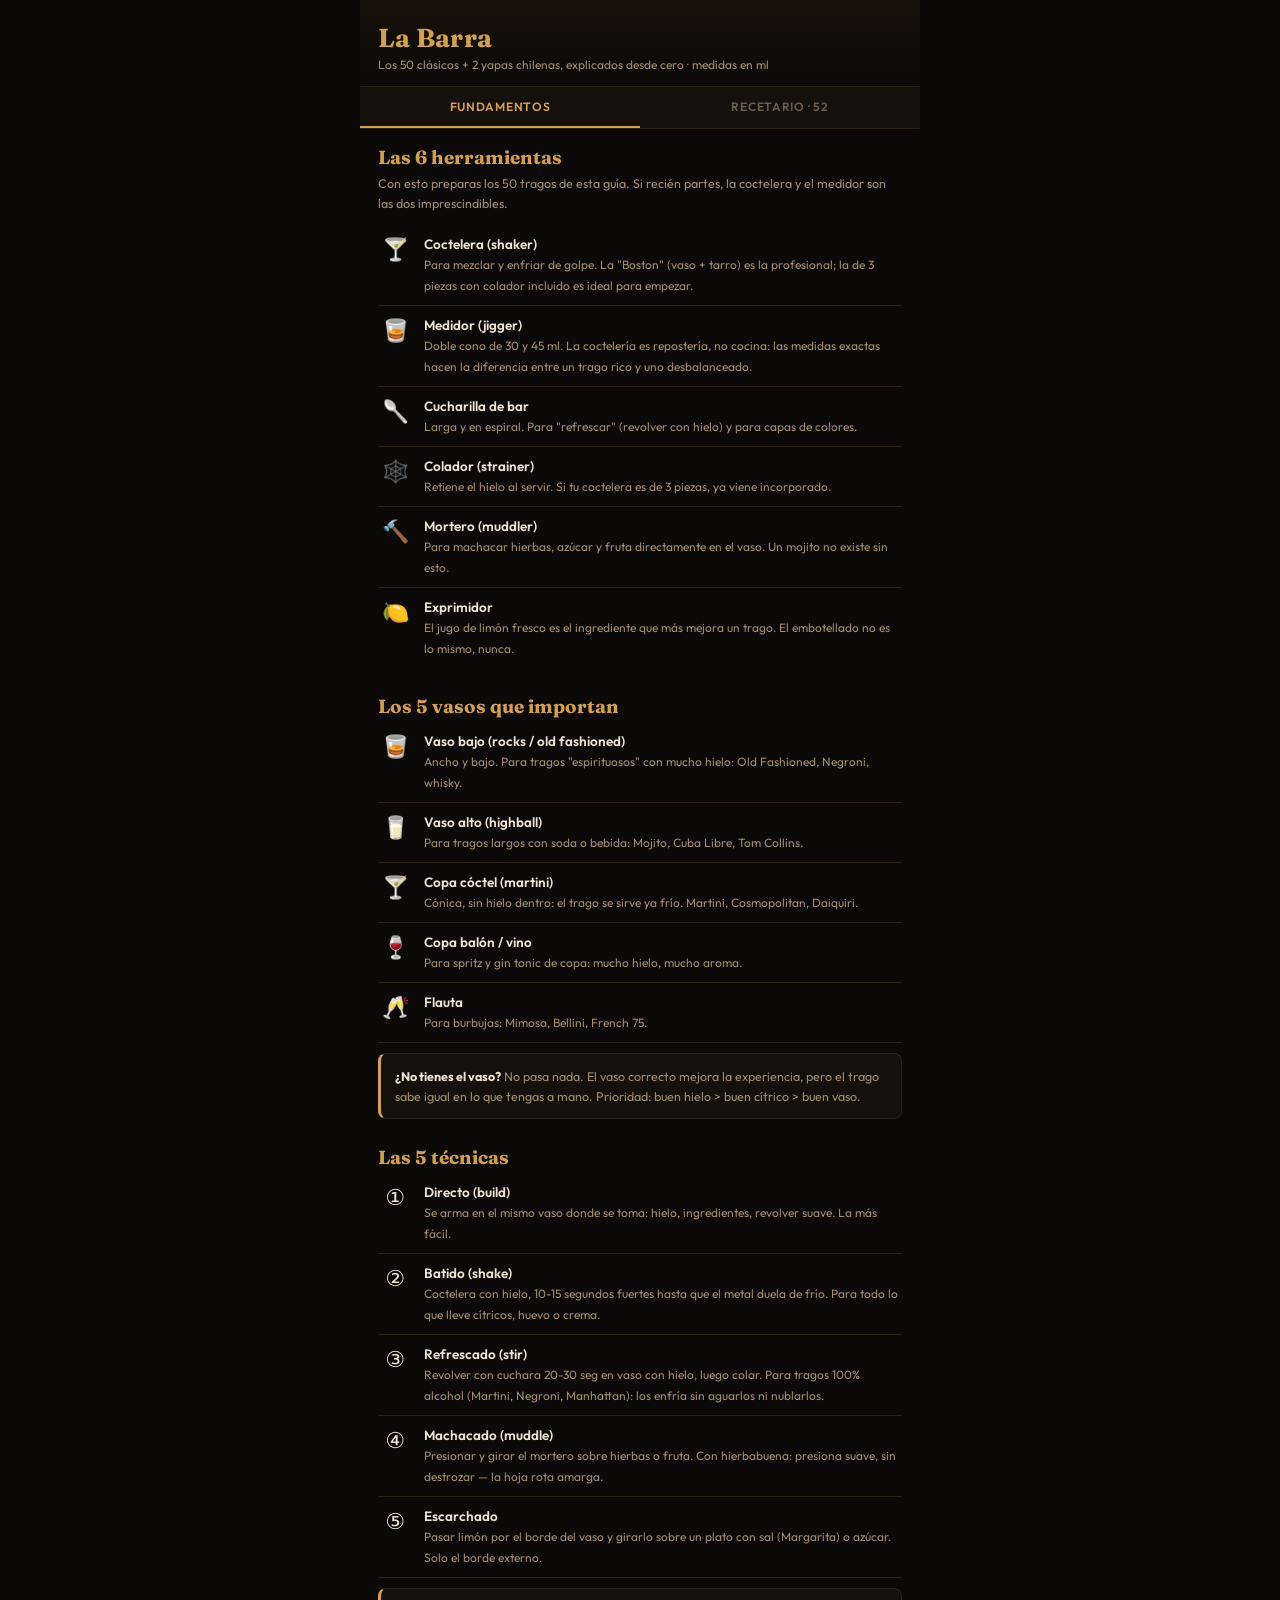
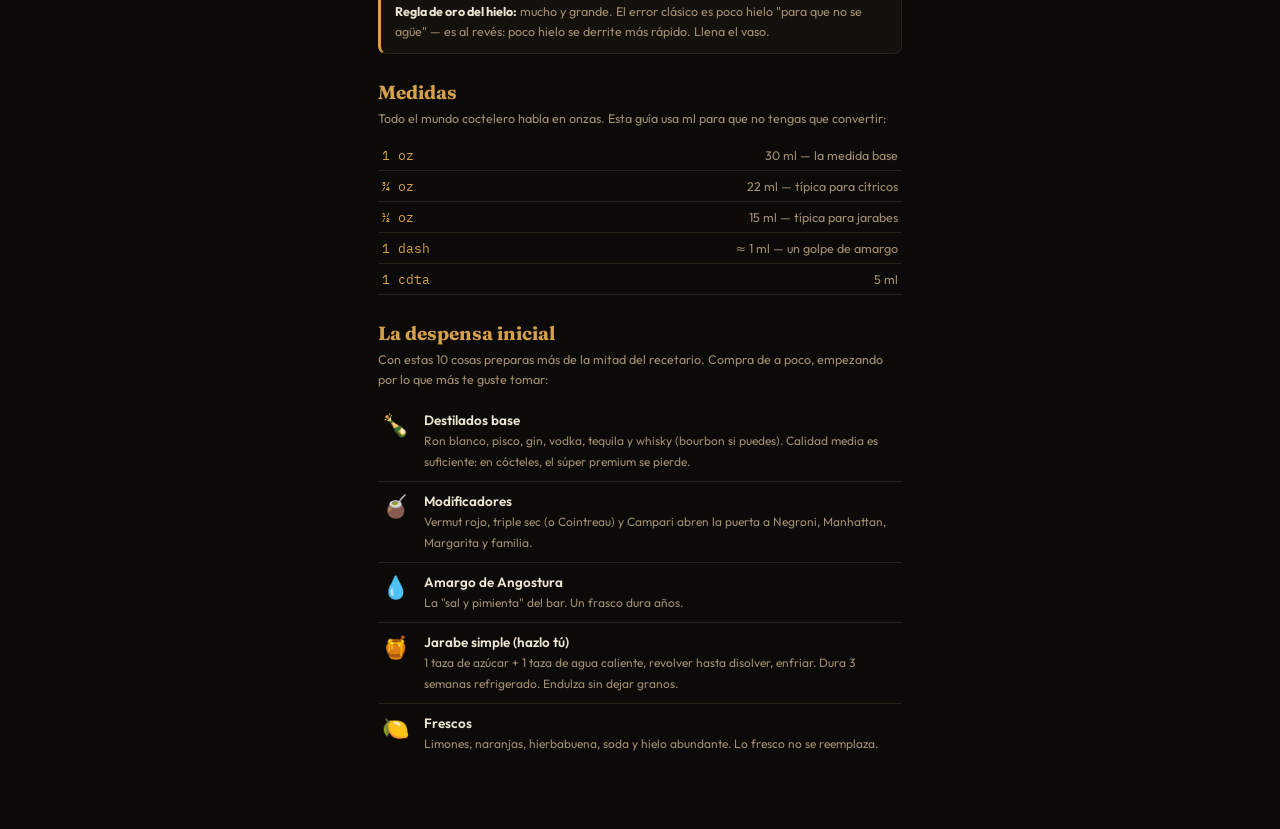
==== commit eea73d38: "Corregir acceso principal para abrir La Barra" ====
--- a/index.html
+++ b/index.html
@@ -1,572 +1,14 @@
 <!DOCTYPE html>
 <html lang="es">
 <head>
-<meta charset="UTF-8">
-<meta name="viewport" content="width=device-width, initial-scale=1.0">
-<title>English Unit 6 — Guía de Estudio Interactiva</title>
-<link href="https://fonts.googleapis.com/css2?family=Caveat:wght@600;700&family=Nunito+Sans:ital,wght@0,400;0,600;0,700;0,800;1,400&display=swap" rel="stylesheet">
-<style>
-:root{
-  --paper:#FAF8F1;
-  --grid:#DCE7ED;
-  --ink:#1E2A45;
-  --ink-soft:#4A5875;
-  --redpen:#C0392B;
-  --margin-red:#E8A9A1;
-  --hi:#FFE066;
-  --green:#2E7D4F;
-  --card:#FFFFFF;
-  --shadow:0 2px 10px rgba(30,42,69,.10);
-}
-*{box-sizing:border-box;margin:0;padding:0}
-body{
-  font-family:'Nunito Sans',sans-serif;
-  color:var(--ink);
-  background:
-    linear-gradient(var(--grid) 1px, transparent 1px),
-    linear-gradient(90deg, var(--grid) 1px, transparent 1px),
-    var(--paper);
-  background-size:26px 26px, 26px 26px, auto;
-  min-height:100vh;
-  line-height:1.55;
-}
-.notebook{
-  max-width:880px;margin:0 auto;padding:28px 20px 60px;
-  position:relative;
-}
-.notebook::before{ /* línea roja de margen, como cuaderno escolar */
-  content:'';position:fixed;top:0;bottom:0;left:max(12px, calc(50% - 470px));
-  width:2px;background:var(--margin-red);opacity:.7;pointer-events:none;
-}
-header h1{
-  font-family:'Caveat',cursive;font-size:2.6rem;color:var(--ink);line-height:1.1;
-}
-header .sub{color:var(--ink-soft);font-weight:600;margin-top:4px}
-.hi{background:linear-gradient(transparent 45%, var(--hi) 45%, var(--hi) 90%, transparent 90%);padding:0 2px}
-
-/* Tabs como separadores de cuaderno */
-nav{display:flex;flex-wrap:wrap;gap:6px;margin:26px 0 0;border-bottom:2px solid var(--ink)}
-nav button{
-  font-family:'Nunito Sans',sans-serif;font-weight:800;font-size:.85rem;
-  padding:9px 14px;border:2px solid var(--ink);border-bottom:none;
-  border-radius:8px 8px 0 0;background:#EFEAE0;color:var(--ink-soft);cursor:pointer;
-}
-nav button.active{background:var(--ink);color:var(--paper)}
-nav button:focus-visible{outline:3px solid var(--redpen);outline-offset:2px}
-section{display:none;padding-top:22px}
-section.active{display:block}
-h2{font-family:'Caveat',cursive;font-size:2rem;margin:14px 0 8px}
-h3{font-size:1.02rem;font-weight:800;margin:18px 0 6px;text-transform:uppercase;letter-spacing:.04em;color:var(--ink-soft)}
-p{margin:8px 0}
-.note{
-  background:var(--card);border:2px solid var(--ink);border-radius:10px;
-  padding:14px 16px;margin:12px 0;box-shadow:var(--shadow);
-}
-.note.red{border-color:var(--redpen)}
-.note.red h3{color:var(--redpen)}
-.tag{display:inline-block;font-size:.72rem;font-weight:800;padding:2px 9px;border-radius:20px;
-  background:var(--ink);color:var(--paper);margin-right:6px;vertical-align:middle}
-.tag.get{background:#2E5E8C}.tag.take{background:#7A4A9E}.tag.have{background:#B06A1F}
-table{width:100%;border-collapse:collapse;margin:10px 0;background:var(--card);box-shadow:var(--shadow)}
-th,td{border:1.5px solid var(--ink);padding:8px 10px;text-align:left;font-size:.92rem}
-th{background:var(--ink);color:var(--paper)}
-em.sig{font-style:normal;background:var(--hi);padding:0 3px;font-weight:700}
-
-/* Tarjetas de condicionales (código de colores: zero=verde, first=azul, second=naranja, third=morado) */
-.cond-card{
-  background:var(--card);border:2px solid var(--ink);border-left-width:10px;
-  border-radius:10px;padding:14px 16px;margin:14px 0;box-shadow:var(--shadow);
-}
-.c-zero{border-left-color:#2E8B57}
-.c-first{border-left-color:#2E5E8C}
-.c-second{border-left-color:#E07B39}
-.c-third{border-left-color:#7A4A9E}
-.cond-head{display:flex;flex-wrap:wrap;align-items:baseline;gap:6px 12px;margin-bottom:4px}
-.cond-name{font-weight:800;font-size:1.05rem;letter-spacing:.02em}
-.c-zero .cond-name{color:#2E8B57}
-.c-first .cond-name{color:#2E5E8C}
-.c-second .cond-name{color:#E07B39}
-.c-third .cond-name{color:#7A4A9E}
-.cond-use{font-size:.82rem;font-weight:700;color:var(--ink-soft)}
-.cond-desc{font-size:.9rem;margin:4px 0 8px}
-.cond-formula{display:flex;flex-wrap:wrap;align-items:center;gap:8px;margin:8px 0}
-.fx{font-weight:800;font-size:.86rem;padding:5px 12px;border-radius:8px}
-.fx.if{background:#FDEBC8;border:1.5px solid #E0A93E}
-.fx.main{background:#EBE3F5;border:1.5px solid #7A4A9E}
-.fx.arrow{background:none;padding:0;font-size:1.1rem;color:var(--ink-soft)}
-.cond-ex{margin:8px 0 6px 20px;font-size:.92rem}
-.cond-ex li{margin:3px 0;cursor:pointer}
-.cond-ex li::after{content:' 👆';font-size:.7rem;opacity:.45}
-.cond-ex li.open::after{content:''}
-.cond-ex .tr{display:none;color:var(--ink-soft);font-style:italic;font-size:.88rem;padding-left:4px}
-.cond-ex li.open .tr{display:block}
-.cond-equiv{font-size:.85rem;background:#F0F4EA;border-left:4px solid #2E8B57;padding:6px 10px;margin:8px 0;border-radius:0 6px 6px 0}
-.cond-sig{font-size:.8rem;color:var(--ink-soft);margin-top:6px}
-.tip-note{border-color:#E0A93E;background:#FFFBEA}
-.qsum{font-size:.85rem}
-.qsum td,.qsum th{padding:6px 8px}
-.r-zero td:first-child{color:#2E8B57}
-.r-first td:first-child{color:#2E5E8C}
-.r-second td:first-child{color:#E07B39}
-.r-third td:first-child{color:#7A4A9E}
-
-/* Flashcards */
-.fc-controls{display:flex;gap:8px;flex-wrap:wrap;margin:10px 0}
-.btn{
-  font-family:inherit;font-weight:800;font-size:.9rem;padding:9px 16px;
-  border:2px solid var(--ink);border-radius:8px;background:var(--card);color:var(--ink);
-  cursor:pointer;box-shadow:2px 2px 0 var(--ink);
-}
-.btn:active{transform:translate(2px,2px);box-shadow:none}
-.btn.primary{background:var(--ink);color:var(--paper)}
-.btn.red{border-color:var(--redpen);color:var(--redpen);box-shadow:2px 2px 0 var(--redpen)}
-.btn:focus-visible{outline:3px solid var(--redpen);outline-offset:2px}
-.flashcard{
-  margin:14px auto;max-width:480px;height:190px;perspective:1000px;cursor:pointer;
-}
-.fc-inner{position:relative;width:100%;height:100%;transition:transform .5s;transform-style:preserve-3d}
-.flashcard.flipped .fc-inner{transform:rotateY(180deg)}
-.fc-face{
-  position:absolute;inset:0;backface-visibility:hidden;border:2px solid var(--ink);
-  border-radius:12px;background:var(--card);box-shadow:var(--shadow);
-  display:flex;flex-direction:column;align-items:center;justify-content:center;
-  padding:18px;text-align:center;
-}
-.fc-face .word{font-size:1.5rem;font-weight:800}
-.fc-face .lang{font-size:.72rem;font-weight:800;letter-spacing:.1em;color:var(--ink-soft);margin-bottom:8px}
-.fc-back{transform:rotateY(180deg);background:#FFFBEA}
-.fc-meta{text-align:center;color:var(--ink-soft);font-weight:700;font-size:.85rem}
-@media (prefers-reduced-motion: reduce){.fc-inner{transition:none}}
-
-/* Ejercicios */
-.ex{margin:14px 0;padding:12px 14px;background:var(--card);border:1.5px solid var(--ink);border-radius:10px}
-.ex .q{font-weight:600}
-.ex input[type=text]{
-  font-family:inherit;font-size:.95rem;padding:6px 10px;border:none;border-bottom:2px dashed var(--ink);
-  background:transparent;min-width:170px;color:var(--redpen);font-weight:700;
-}
-.ex input[type=text]:focus{outline:none;border-bottom-color:var(--redpen)}
-.feedback{font-weight:800;margin-left:8px}
-.feedback.ok{color:var(--green)}
-.feedback.bad{color:var(--redpen)}
-.choices{display:flex;gap:6px;flex-wrap:wrap;margin-top:8px}
-.choices button{
-  font-family:inherit;font-weight:700;font-size:.82rem;padding:5px 12px;
-  border:1.5px solid var(--ink);border-radius:20px;background:var(--paper);cursor:pointer;
-}
-.choices button.picked-ok{background:var(--green);color:#fff;border-color:var(--green)}
-.choices button.picked-bad{background:var(--redpen);color:#fff;border-color:var(--redpen)}
-.reveal{display:none;margin-top:8px;padding:8px 10px;background:#FFFBEA;border-left:4px solid var(--redpen);font-size:.92rem}
-.reveal.show{display:block}
-.strike{text-decoration:line-through;text-decoration-color:var(--redpen);text-decoration-thickness:2px}
-.fix{color:var(--green);font-weight:800}
-.score{font-family:'Caveat',cursive;font-size:1.6rem;margin-top:14px}
-
-/* Writing scaffold */
-.scaffold{counter-reset:par}
-.scaffold .par{position:relative;padding:12px 14px 12px 52px;background:var(--card);
-  border:1.5px solid var(--ink);border-radius:10px;margin:10px 0}
-.scaffold .par::before{
-  counter-increment:par;content:counter(par);
-  position:absolute;left:12px;top:12px;width:28px;height:28px;border-radius:50%;
-  background:var(--redpen);color:#fff;font-weight:800;display:flex;align-items:center;justify-content:center;
-}
-.checklist label{display:block;padding:6px 0;font-weight:600;cursor:pointer}
-.checklist input{accent-color:var(--green);width:17px;height:17px;margin-right:8px;vertical-align:-3px}
-
-footer{
-  margin-top:46px;padding-top:14px;border-top:1.5px solid var(--ink);
-  font-size:.72rem;color:var(--ink-soft);text-align:center;
-}
-@media(max-width:560px){
-  header h1{font-size:2rem}
-  .notebook::before{display:none}
-  th,td{font-size:.78rem;padding:5px}
-  .qsum{display:block;overflow-x:auto;white-space:nowrap}
-  .cond-formula{gap:5px}
-  .fx{font-size:.78rem;padding:4px 8px}
-}
-</style>
+  <meta charset="UTF-8">
+  <meta name="viewport" content="width=device-width, initial-scale=1.0">
+  <title>La Barra</title>
+  <meta http-equiv="refresh" content="0; url=./la-barra/">
+  <link rel="canonical" href="./la-barra/">
+  <script>window.location.replace('./la-barra/');</script>
 </head>
 <body>
-<div class="notebook">
-<header>
-  <h1>English — Unit 6</h1>
-  <div class="sub">Guía de estudio interactiva · Vocabulario · Condicionales · Reading · Listening · Writing</div>
-</header>
-
-<nav>
-  <button class="active" data-t="voc">Vocabulario</button>
-  <button data-t="cond">Condicionales</button>
-  <button data-t="ex">Ejercicios</button>
-  <button data-t="wri">Writing</button>
-  <button data-t="rl">Reading + Listening</button>
-</nav>
-
-<!-- ============ VOCABULARIO ============ -->
-<section id="voc" class="active">
-  <h2>Vocabulario por patrones</h2>
-  <p>La clave de esta unidad: casi todas las expresiones se agrupan por su <span class="hi">verbo base</span>. Si recuerdas el patrón, recuerdas la expresión.</p>
-
-  <div class="note">
-    <h3><span class="tag get">GET</span> cambio de estado / resultado</h3>
-    <p><b>get bored</b> — aburrirse · <b>get lost</b> — perderse · <b>get to know</b> — llegar a conocer (a alguien) · <b>get on my nerves</b> — sacarme de quicio · <b>get a lot out of</b> — sacar mucho provecho de</p>
-  </div>
-  <div class="note">
-    <h3><span class="tag take">TAKE</span> acción deliberada</h3>
-    <p><b>take risks</b> — tomar riesgos · <b>take advantage of</b> — aprovechar · <b>take an interest in</b> — interesarse por · <b>take pleasure in</b> — disfrutar de / sentir placer al</p>
-  </div>
-  <div class="note">
-    <h3><span class="tag have">HAVE</span> experiencia / estado</h3>
-    <p><b>have fun</b> — divertirse · <b>have doubts</b> — tener dudas</p>
-  </div>
-  <div class="note">
-    <h3>Sustantivos del tema "retos"</h3>
-    <p><b>bravery</b> — valentía · <b>challenge</b> — desafío · <b>determination</b> — determinación · <b>obstacle</b> — obstáculo · <b>opportunity</b> — oportunidad</p>
-    <h3>Verbos del tema "retos"</h3>
-    <p><b>achieve</b> — lograr · <b>encourage</b> — animar · <b>inspire</b> — inspirar · <b>overcome</b> — superar · <b>support</b> — apoyar</p>
-  </div>
-
-  <h2>Flashcards</h2>
-  <p class="fc-meta">Toca la tarjeta para girarla. Marca si la sabías o no — las falladas vuelven a aparecer.</p>
-  <div class="fc-controls">
-    <button class="btn" id="fcDir">Modo: EN → ES</button>
-    <button class="btn" id="fcShuffle">Barajar</button>
-    <button class="btn red" id="fcReset">Reiniciar</button>
-  </div>
-  <div class="flashcard" id="fcCard" role="button" tabindex="0" aria-label="Flashcard, toca para girar">
-    <div class="fc-inner">
-      <div class="fc-face fc-front"><div class="lang" id="fcLangF">ENGLISH</div><div class="word" id="fcFront"></div></div>
-      <div class="fc-face fc-back"><div class="lang" id="fcLangB">ESPAÑOL</div><div class="word" id="fcBack"></div></div>
-    </div>
-  </div>
-  <div class="fc-controls" style="justify-content:center">
-    <button class="btn primary" id="fcKnow">✓ La sabía</button>
-    <button class="btn red" id="fcMiss">✗ Fallé</button>
-  </div>
-  <p class="fc-meta" id="fcStatus"></p>
-</section>
-
-<!-- ============ CONDICIONALES ============ -->
-<section id="cond">
-  <h2>Compare Zero, First, Second and Third</h2>
-
-  <div class="note tip-note">
-    <h3>💡 Tip antes de empezar</h3>
-    <p><b>Lee primero la cláusula del <i>if</i>, después la cláusula principal.</b> El tiempo verbal del <i>if</i> te dice de inmediato qué condicional es.</p>
-    <p style="margin-top:8px">Toca cualquier ejemplo 👆 para ver su traducción — intenta entenderlo en inglés primero. <button class="btn" id="trAll" style="margin-top:6px">Mostrar todas las traducciones</button></p>
-  </div>
-
-  <div class="cond-card c-zero">
-    <div class="cond-head"><span class="cond-name">ZERO CONDITIONAL</span><span class="cond-use">Hechos y verdades generales</span></div>
-    <p class="cond-desc">Cosas que son siempre verdad: hechos científicos, leyes naturales y situaciones reales.</p>
-    <div class="cond-formula"><span class="fx if">If + present simple</span><span class="fx arrow">→</span><span class="fx main">present simple</span></div>
-    <ul class="cond-ex">
-      <li>If you <b>heat</b> ice, it <b>melts</b>.<span class="tr">Si calientas el hielo, se derrite.</span></li>
-      <li>If it <b>rains</b>, the ground <b>gets</b> wet.<span class="tr">Si llueve, el suelo se moja.</span></li>
-      <li>If you <b>don't water</b> plants, they <b>die</b>.<span class="tr">Si no riegas las plantas, se mueren.</span></li>
-    </ul>
-    <p class="cond-equiv">En español: <b>si + presente → presente</b> ("si llueve, se moja")</p>
-    <p class="cond-sig">Señal: <b>if ≈ when</b> · tiempo: always / general</p>
-  </div>
-
-  <div class="cond-card c-first">
-    <div class="cond-head"><span class="cond-name">FIRST CONDITIONAL</span><span class="cond-use">Situaciones reales y posibles en el futuro</span></div>
-    <p class="cond-desc">Situaciones posibles en el futuro y sus resultados probables.</p>
-    <div class="cond-formula"><span class="fx if">If + present simple</span><span class="fx arrow">→</span><span class="fx main">will / won't + base verb</span></div>
-    <ul class="cond-ex">
-      <li>If you <b>study</b>, you <b>will pass</b> the exam.<span class="tr">Si estudias, aprobarás el examen.</span></li>
-      <li>If it <b>rains</b> tomorrow, we <b>will stay</b> at home.<span class="tr">Si llueve mañana, nos quedaremos en casa.</span></li>
-      <li>If she <b>comes</b>, I <b>will be</b> very happy.<span class="tr">Si ella viene, estaré muy feliz.</span></li>
-    </ul>
-    <p class="cond-equiv">En español: <b>si + presente → futuro</b> ("si estudias, aprobarás")</p>
-    <p class="cond-sig">Señal: <b>unless</b> (= if not), tomorrow, next week · tiempo: future</p>
-  </div>
-
-  <div class="cond-card c-second">
-    <div class="cond-head"><span class="cond-name">SECOND CONDITIONAL</span><span class="cond-use">Situaciones irreales o imposibles en el presente o futuro</span></div>
-    <p class="cond-desc">Situaciones irreales o improbables ahora o en el futuro, y sus resultados.</p>
-    <div class="cond-formula"><span class="fx if">If + past simple</span><span class="fx arrow">→</span><span class="fx main">would / wouldn't + base verb</span></div>
-    <ul class="cond-ex">
-      <li>If I <b>won</b> the lottery, I <b>would travel</b> the world.<span class="tr">Si ganara la lotería, viajaría por el mundo.</span></li>
-      <li>If she <b>had</b> more time, she <b>would learn</b> Spanish.<span class="tr">Si tuviera más tiempo, aprendería español.</span></li>
-      <li>If I <b>were</b> you, I <b>wouldn't worry</b>.<span class="tr">Si yo fuera tú, no me preocuparía.</span></li>
-    </ul>
-    <p class="cond-equiv">En español: <b>si + "tuviera/fuera" → "haría"</b> ("si tuviera tiempo, viajaría")</p>
-    <p class="cond-sig">Señal: <b>If I were you…</b> · tiempo: present / future (irreal)</p>
-  </div>
-
-  <div class="cond-card c-third">
-    <div class="cond-head"><span class="cond-name">THIRD CONDITIONAL</span><span class="cond-use">Situaciones irreales en el pasado</span></div>
-    <p class="cond-desc">Situaciones del pasado que no ocurrieron, y sus resultados imaginarios. Ya no puede cambiar.</p>
-    <div class="cond-formula"><span class="fx if">If + past perfect</span><span class="fx arrow">→</span><span class="fx main">would have / wouldn't have + past participle</span></div>
-    <ul class="cond-ex">
-      <li>If I <b>had studied</b> harder, I <b>would have passed</b> the exam.<span class="tr">Si hubiera estudiado más, habría aprobado el examen.</span></li>
-      <li>If they <b>had left</b> earlier, they <b>wouldn't have missed</b> the train.<span class="tr">Si hubieran salido antes, no habrían perdido el tren.</span></li>
-      <li>If we <b>had known</b>, we <b>would have helped</b> you.<span class="tr">Si hubiéramos sabido, te habríamos ayudado.</span></li>
-    </ul>
-    <p class="cond-equiv">En español: <b>si + "hubiera hecho" → "habría hecho"</b> — la equivalencia es exacta y es la clave del writing</p>
-    <p class="cond-sig">Señal: last year, yesterday, "What would have happened if…?" · tiempo: past</p>
-  </div>
-
-  <h3>Quick summary</h3>
-  <table class="qsum">
-    <tr><th>Type</th><th>Use</th><th>If clause</th><th>Main clause</th><th>Time</th></tr>
-    <tr class="r-zero"><td><b>Zero</b></td><td>Facts / general truths</td><td>if + present simple</td><td>present simple</td><td>always</td></tr>
-    <tr class="r-first"><td><b>First</b></td><td>Real / possible future</td><td>if + present simple</td><td>will / won't + base verb</td><td>future</td></tr>
-    <tr class="r-second"><td><b>Second</b></td><td>Unreal present / future</td><td>if + past simple</td><td>would / wouldn't + base verb</td><td>present / future</td></tr>
-    <tr class="r-third"><td><b>Third</b></td><td>Unreal past</td><td>if + past perfect</td><td>would have / wouldn't have + past participle</td><td>past</td></tr>
-  </table>
-
-  <div class="note">
-    <h3>Variantes que suben nota</h3>
-    <p>En vez de <i>will / would / would have</i> puedes usar <b>might</b> o <b>could</b> para expresar menor certeza:</p>
-    <p>· If I had accepted, I <b>might have discovered</b> a new interest.<br>
-       · If you take this opportunity, you <b>could learn</b> a lot.</p>
-    <p><b>Unless</b> reemplaza a <i>if not</i>: <i>Unless you study, you will fail</i> = <i>If you don't study…</i></p>
-  </div>
-
-  <div class="note red">
-    <h3>Los 3 errores que más descuentan</h3>
-    <p>1. <span class="strike">If I will study</span>, I will pass → <span class="fix">If I study</span>, I will pass. <i>(nunca will después de if)</i></p>
-    <p>2. <span class="strike">If I would have known</span> → <span class="fix">If I had known</span>. <i>(nunca would en la cláusula del if)</i></p>
-    <p>3. <span class="strike">If I would be you</span> → <span class="fix">If I were you</span>, I would… <i>(were con todas las personas en 2nd conditional formal)</i></p>
-  </div>
-
-  <div class="note">
-    <h3>Truco de memoria</h3>
-    <p>Cuanto <span class="hi">más lejos de la realidad</span>, más "atrás" va el tiempo verbal: real → present, hipotético → past, imposible (pasado) → past perfect.</p>
-  </div>
-</section>
-
-<!-- ============ EJERCICIOS ============ -->
-<section id="ex">
-  <h2>A · Completa el verbo</h2>
-  <p>Escribe la forma correcta y pulsa <b>Corregir</b>. (Incluye los 8 originales + 2 nuevos con <i>unless</i> y <i>might</i>.)</p>
-  <div id="fillArea"></div>
-  <button class="btn primary" id="fillCheck">Corregir todo</button>
-  <div class="score" id="fillScore"></div>
-
-  <h2>B · ¿Qué condicional es?</h2>
-  <p>Identifica el tipo. Esto casi siempre cae en la parte de Reading.</p>
-  <div id="idArea"></div>
-  <div class="score" id="idScore"></div>
-
-  <h2>C · Caza el error</h2>
-  <p>Cada oración tiene <b>un error</b>. Piensa cuál es y luego revela la corrección.</p>
-  <div id="errArea"></div>
-</section>
-
-<!-- ============ WRITING ============ -->
-<section id="wri">
-  <h2>Writing: "What would have happened if…?"</h2>
-  <p>No memorices un texto ajeno — el profesor lo nota. Usa este <span class="hi">esqueleto de 4 párrafos</span> y rellénalo con TU historia (un examen, un deporte, un viaje, una audición…).</p>
-
-  <div class="scaffold">
-    <div class="par"><b>La situación real (past simple).</b><br>
-      <i>Last year, I had the opportunity to … , but I decided not to … because …</i></div>
-    <div class="par"><b>Qué habría pasado (2–3 third conditionals).</b><br>
-      <i>If I had accepted the challenge, I would have … · I would have met / learned / achieved …</i></div>
-    <div class="par"><b>Consecuencias personales (usa might have para variar).</b><br>
-      <i>I also think I would have become more … · Perhaps I might have discovered …</i></div>
-    <div class="par"><b>La lección (cierre positivo + vocabulario de la unidad).</b><br>
-      <i>However, that experience taught me … · Now I know that people can achieve their goals when they overcome their doubts.</i></div>
-  </div>
-
-  <div class="note">
-    <h3>Conectores que suman puntos</h3>
-    <p><b>However</b> (sin embargo) · <b>Also</b> (además) · <b>Perhaps</b> (quizás) · <b>In the end</b> (al final) · <b>Looking back</b> (mirando atrás) · <b>Fortunately / Unfortunately</b></p>
-  </div>
-
-  <div class="note">
-    <h3>Frases comodín</h3>
-    <p>If I had known… · If I had studied harder… · I would have achieved… · I might have become… · Things would have been different. · I would not have made that mistake.</p>
-  </div>
-
-  <h3>Checklist antes de entregar</h3>
-  <div class="note checklist">
-    <label><input type="checkbox"> Cada "if" lleva <b>past perfect</b> (had + participio)</label>
-    <label><input type="checkbox"> Cada resultado lleva <b>would/might have + participio</b></label>
-    <label><input type="checkbox"> Usé al menos <b>3 palabras del vocabulario</b> de la unidad</label>
-    <label><input type="checkbox"> Usé al menos <b>2 conectores</b></label>
-    <label><input type="checkbox"> Nunca escribí "would" dentro de la cláusula del if</label>
-    <label><input type="checkbox"> Tiene introducción, desarrollo y cierre</label>
-  </div>
-</section>
-
-<!-- ============ READING + LISTENING ============ -->
-<section id="rl">
-  <h2>Reading: texto de práctica</h2>
-  <div class="note">
-    <p><b>The Climber</b></p>
-    <p>When Elena was sixteen, her school organised a climbing trip. At first she had doubts because she had never taken risks before, and heights got on her nerves. Her best friend encouraged her to try, and her teacher supported her during the whole climb. Although she got lost on one of the paths, she didn't give up. In the end, she overcame the obstacle and reached the top. "If I hadn't taken advantage of that opportunity, I would never have discovered how brave I am," she says today. Now she takes pleasure in climbing every weekend and gets a lot out of every new challenge.</p>
-  </div>
-  <div id="rcArea"></div>
-
-  <h2>Listening: estrategias</h2>
-  <div class="note">
-    <p><b>1. Antes del audio:</b> lee las preguntas primero y subraya las palabras clave. Predice qué tipo de dato buscas (¿un nombre? ¿un número? ¿un lugar?).</p>
-    <p><b>2. Durante:</b> no te bloquees con una palabra desconocida — la respuesta suele repetirse o parafrasearse. Atento a los <b>distractores</b>: a veces mencionan una opción y luego la corrigen ("…but actually…").</p>
-    <p><b>3. Vocabulario que probablemente escucharás:</b> las mismas expresiones de la unidad (take risks, overcome, opportunity…). Si las tienes automatizadas con las flashcards, las reconocerás al vuelo.</p>
-    <p><b>4. Segunda escucha:</b> confirma las respuestas dudosas, no cambies las seguras.</p>
-  </div>
-</section>
-
-<footer id="foot"></footer>
-</div>
-
-<script>
-/* ---------- Tabs ---------- */
-document.querySelectorAll('nav button').forEach(b=>{
-  b.addEventListener('click',()=>{
-    document.querySelectorAll('nav button').forEach(x=>x.classList.remove('active'));
-    document.querySelectorAll('section').forEach(s=>s.classList.remove('active'));
-    b.classList.add('active');
-    document.getElementById(b.dataset.t).classList.add('active');
-    window.scrollTo({top:0});
-  });
-});
-
-/* ---------- Flashcards ---------- */
-const VOCAB=[
- ["get bored","aburrirse"],["take risks","tomar riesgos"],["have fun","divertirse"],
- ["take pleasure in","disfrutar de / sentir placer al"],["take advantage of","aprovechar"],
- ["get a lot out of","sacar mucho provecho de"],["get to know","llegar a conocer"],
- ["have doubts","tener dudas"],["get on my nerves","sacarme de quicio"],
- ["take an interest in","interesarse por"],["get lost","perderse"],
- ["bravery","valentía"],["challenge","desafío"],["determination","determinación"],
- ["obstacle","obstáculo"],["opportunity","oportunidad"],["achieve","lograr"],
- ["encourage","animar / motivar"],["inspire","inspirar"],["overcome","superar"],["support","apoyar"]
-];
-let deck=[], idx=0, enFirst=true, known=0;
-const card=document.getElementById('fcCard');
-function shuffle(a){for(let i=a.length-1;i>0;i--){const j=Math.floor(Math.random()*(i+1));[a[i],a[j]]=[a[j],a[i]];}return a;}
-function newDeck(){deck=shuffle(VOCAB.map((_,i)=>i));idx=0;known=0;show();}
-function show(){
-  card.classList.remove('flipped');
-  if(idx>=deck.length){
-    document.getElementById('fcFront').textContent='🎉 ¡Mazo completado!';
-    document.getElementById('fcBack').textContent='';
-    document.getElementById('fcStatus').textContent=`Sabías ${known} de ${VOCAB.length} a la primera. Pulsa Reiniciar para otra ronda.`;
-    return;
-  }
-  const [en,es]=VOCAB[deck[idx]];
-  document.getElementById('fcFront').textContent=enFirst?en:es;
-  document.getElementById('fcBack').textContent=enFirst?es:en;
-  document.getElementById('fcLangF').textContent=enFirst?'ENGLISH':'ESPAÑOL';
-  document.getElementById('fcLangB').textContent=enFirst?'ESPAÑOL':'ENGLISH';
-  document.getElementById('fcStatus').textContent=`Tarjeta ${idx+1} de ${deck.length}`;
-}
-card.addEventListener('click',()=>card.classList.toggle('flipped'));
-card.addEventListener('keydown',e=>{if(e.key==='Enter'||e.key===' '){e.preventDefault();card.classList.toggle('flipped');}});
-document.getElementById('fcKnow').onclick=()=>{if(idx<deck.length){known++;idx++;show();}};
-document.getElementById('fcMiss').onclick=()=>{if(idx<deck.length){deck.push(deck[idx]);idx++;show();}};
-document.getElementById('fcShuffle').onclick=newDeck;
-document.getElementById('fcReset').onclick=newDeck;
-document.getElementById('fcDir').onclick=function(){enFirst=!enFirst;this.textContent=enFirst?'Modo: EN → ES':'Modo: ES → EN';show();};
-newDeck();
-
-/* ---------- Ejercicio A: fill-in ---------- */
-const FILL=[
- ["If you heat ice, it ______ .","melt",["melts"]],
- ["If I study tonight, I ______ the test.","pass",["will pass"]],
- ["If I had more courage, I ______ more risks.","take",["would take"]],
- ["If she had accepted the challenge, she ______ many new skills.","learn",["would have learned","would have learnt"]],
- ["If they leave early, they ______ on time.","arrive",["will arrive"]],
- ["If I were you, I ______ this opportunity.","take",["would take"]],
- ["If he had listened to his teacher, he ______ the mistake.","not make",["would not have made","wouldn't have made","wouldnt have made"]],
- ["If people support each other, they ______ obstacles more easily.","overcome",["overcome"]],
- ["Unless you take risks, you ______ anything new. (not learn)","not learn",["will not learn","won't learn","wont learn"]],
- ["If I had joined the team, I ______ new friends. (might / make)","might make",["might have made"]]
-];
-const fillArea=document.getElementById('fillArea');
-FILL.forEach((f,i)=>{
-  const d=document.createElement('div');d.className='ex';
-  d.innerHTML=`<span class="q">${i+1}. ${f[0].replace('______','<input type="text" data-i="'+i+'" aria-label="respuesta '+(i+1)+'">')} <small>(${f[1]})</small></span><span class="feedback" id="fb${i}"></span><div class="reveal" id="rv${i}">Respuesta: <b>${f[2][0]}</b></div>`;
-  fillArea.appendChild(d);
-});
-document.getElementById('fillCheck').onclick=()=>{
-  let ok=0;
-  FILL.forEach((f,i)=>{
-    const v=(document.querySelector(`input[data-i="${i}"]`).value||'').trim().toLowerCase().replace(/\s+/g,' ');
-    const fb=document.getElementById('fb'+i), rv=document.getElementById('rv'+i);
-    if(f[2].includes(v)){fb.textContent='✓';fb.className='feedback ok';rv.classList.remove('show');ok++;}
-    else{fb.textContent='✗';fb.className='feedback bad';rv.classList.add('show');}
-  });
-  document.getElementById('fillScore').textContent=`Resultado: ${ok} / ${FILL.length}`;
-};
-
-/* ---------- Ejercicio B: identificar ---------- */
-const IDQ=[
- ["If you mix blue and yellow, you get green.","Zero"],
- ["If it rains tomorrow, we will stay home.","First"],
- ["If she were braver, she would take more risks.","Second"],
- ["If they had left earlier, they wouldn't have missed the bus.","Third"],
- ["Unless he studies, he won't pass.","First"],
- ["If I lived near the beach, I would swim every day.","Second"]
-];
-const idArea=document.getElementById('idArea');let idDone=0,idOk=0;
-IDQ.forEach((q,i)=>{
-  const d=document.createElement('div');d.className='ex';
-  d.innerHTML=`<span class="q">${i+1}. ${q[0]}</span><div class="choices"></div>`;
-  const ch=d.querySelector('.choices');
-  ["Zero","First","Second","Third"].forEach(t=>{
-    const b=document.createElement('button');b.textContent=t;
-    b.onclick=()=>{
-      if(d.dataset.done)return;d.dataset.done=1;idDone++;
-      if(t===q[1]){b.classList.add('picked-ok');idOk++;}
-      else{b.classList.add('picked-bad');[...ch.children].find(x=>x.textContent===q[1]).classList.add('picked-ok');}
-      if(idDone===IDQ.length)document.getElementById('idScore').textContent=`Resultado: ${idOk} / ${IDQ.length}`;
-    };
-    ch.appendChild(b);
-  });
-  idArea.appendChild(d);
-});
-
-/* ---------- Ejercicio C: caza el error ---------- */
-const ERR=[
- ["If I <b>will study</b>, I will pass the exam.","If I <span class='fix'>study</span>, I will pass. — Nunca <i>will</i> después de <i>if</i>."],
- ["If she <b>would have taken</b> the opportunity, she would have learned a lot.","If she <span class='fix'>had taken</span> the opportunity… — En el if va past perfect, no <i>would have</i>."],
- ["If I <b>was</b> you, I would accept the challenge.","If I <span class='fix'>were</span> you… — Con <i>to be</i> en 2nd conditional formal se usa <i>were</i>."],
- ["If you heat water to 100°C, it <b>will boils</b>.","…it <span class='fix'>boils</span>. — Zero conditional: presente simple, y nunca <i>will + verbo-s</i>."],
- ["If we had left earlier, we <b>wouldn't miss</b> the bus.","…we <span class='fix'>wouldn't have missed</span> the bus. — Third conditional: would have + participio."]
-];
-const errArea=document.getElementById('errArea');
-ERR.forEach((e,i)=>{
-  const d=document.createElement('div');d.className='ex';
-  d.innerHTML=`<span class="q">${i+1}. ${e[0]}</span><br><button class="btn" style="margin-top:8px">Revelar corrección</button><div class="reveal">${e[1]}</div>`;
-  d.querySelector('button').onclick=function(){d.querySelector('.reveal').classList.add('show');this.disabled=true;};
-  errArea.appendChild(d);
-});
-
-/* ---------- Reading comprehension ---------- */
-const RC=[
- ["1. Why did Elena have doubts at first?","Because she had never taken risks and heights got on her nerves (le ponían nerviosa las alturas)."],
- ["2. Who helped her during the experience?","Her best friend encouraged her and her teacher supported her."],
- ["3. What conditional does Elena use in her quote, and why?","Third conditional — habla de un pasado que ya no puede cambiar (if I hadn't taken advantage… I would never have discovered…)."],
- ["4. Find two Unit 6 expressions in the last sentence.","takes pleasure in · gets a lot out of (también: challenge)."]
-];
-const rcArea=document.getElementById('rcArea');
-RC.forEach(q=>{
-  const d=document.createElement('div');d.className='ex';
-  d.innerHTML=`<span class="q">${q[0]}</span><br><button class="btn" style="margin-top:8px">Ver respuesta</button><div class="reveal">${q[1]}</div>`;
-  d.querySelector('button').onclick=function(){d.querySelector('.reveal').classList.add('show');this.disabled=true;};
-  rcArea.appendChild(d);
-});
-
-/* ---------- Traducciones tap-para-revelar (condicionales) ---------- */
-document.querySelectorAll('.cond-ex li').forEach(li=>{
-  li.addEventListener('click',()=>li.classList.toggle('open'));
-});
-let trShown=false;
-document.getElementById('trAll').onclick=function(){
-  trShown=!trShown;
-  document.querySelectorAll('.cond-ex li').forEach(li=>li.classList.toggle('open',trShown));
-  this.textContent=trShown?'Ocultar todas las traducciones':'Mostrar todas las traducciones';
-};
-
-/* ---------- Footer con año dinámico ---------- */
-document.getElementById('foot').textContent=`© ${new Date().getFullYear()} Luis Cartes Henríquez · Creación original protegida — Convenio de Berna / OMPI · Prohibida su reproducción, adaptación o uso en entrenamiento de IA sin autorización expresa.`;
-</script>
+  <p>Abriendo <a href="./la-barra/">La Barra</a>…</p>
 </body>
 </html>
